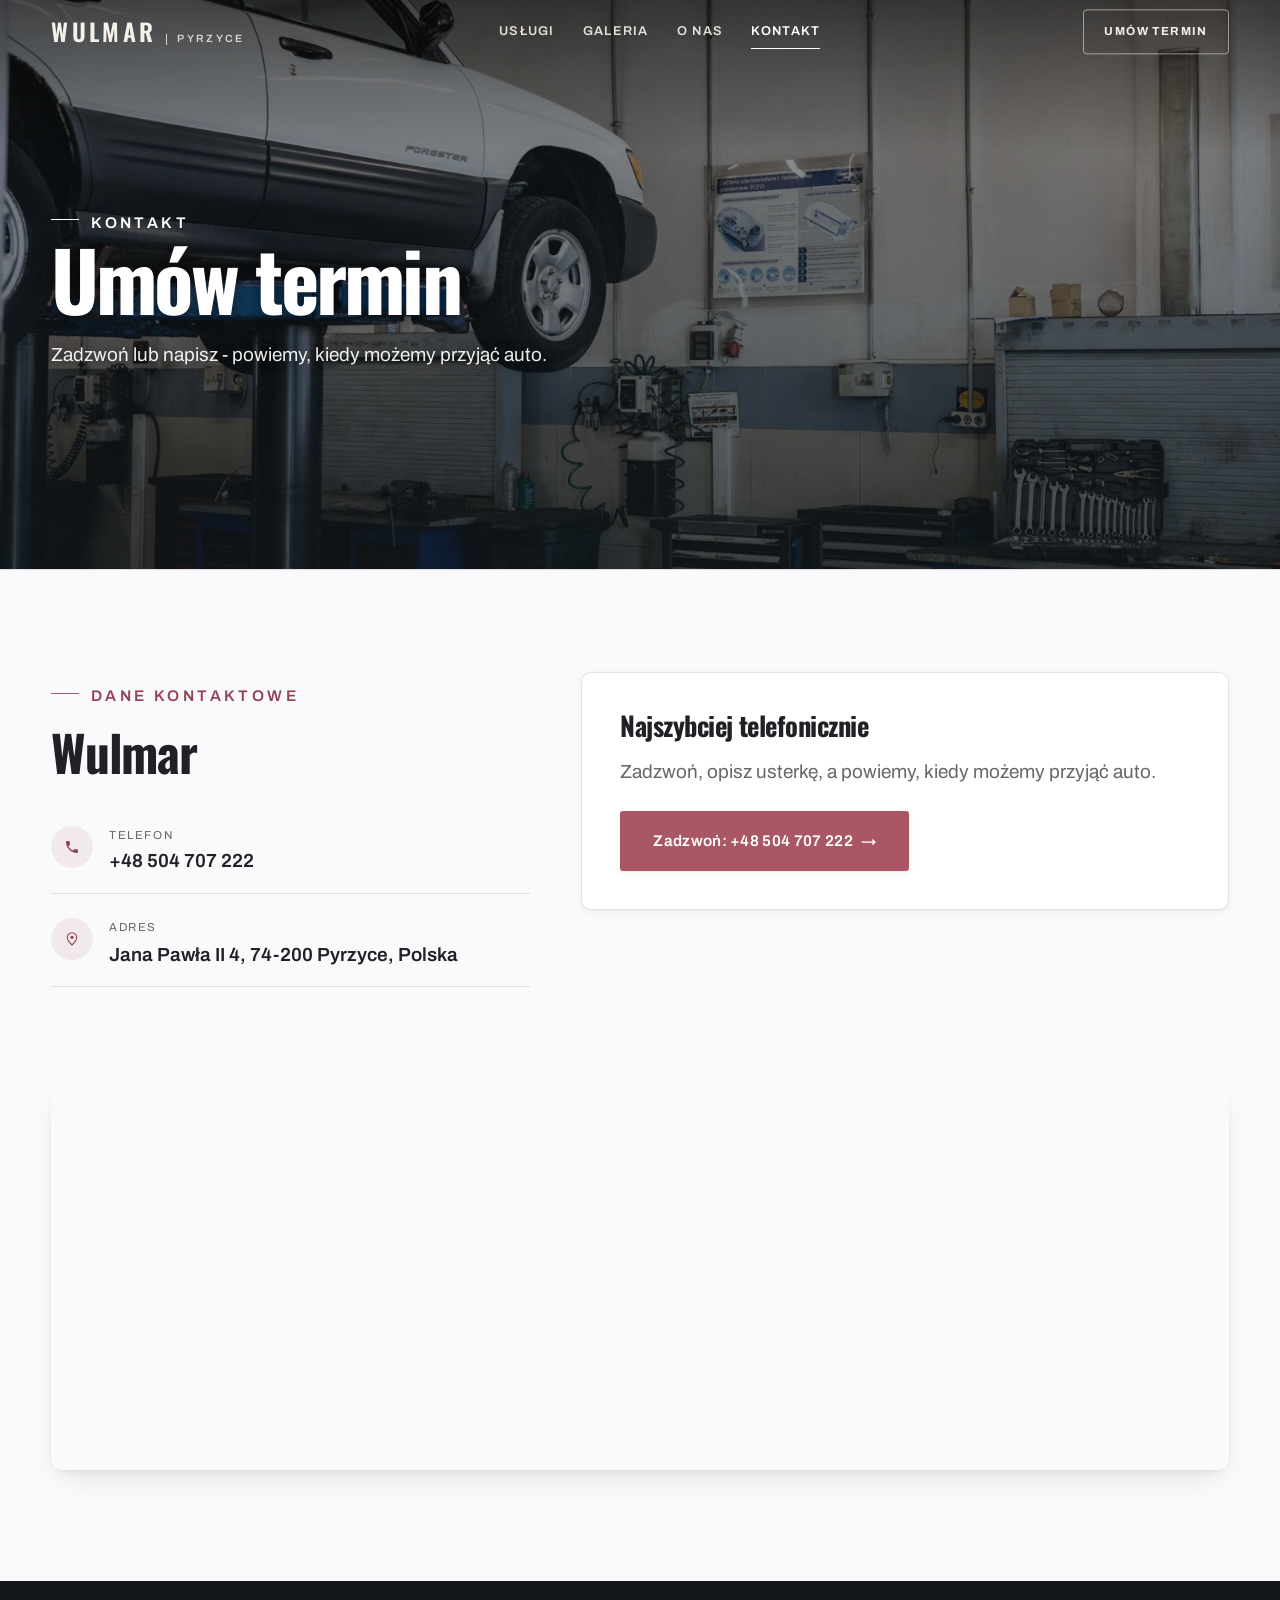
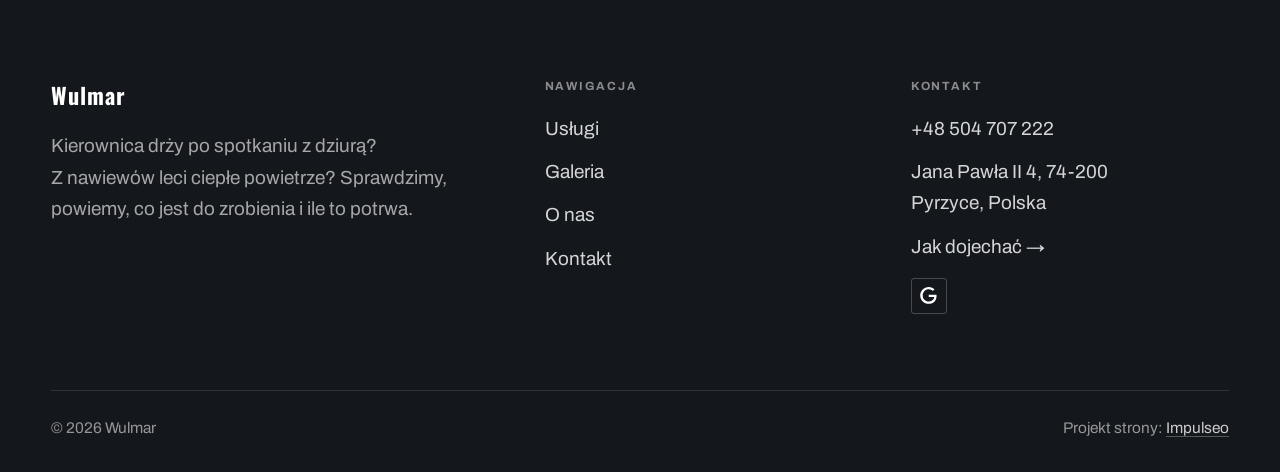
==== kontakt.html @ 7e0edcef "Strona demo: wulmar" ====
<!DOCTYPE html>
<html lang="pl">
<head>
<meta charset="UTF-8">
<meta name="viewport" content="width=device-width, initial-scale=1.0">
<title>Kontakt - Wulmar</title>
<meta name="description" content="Kontakt Wulmar - Jana Pawła II 4, 74-200 Pyrzyce, Polska">
<link rel="canonical" href="https://kris20032.github.io/wulmar/kontakt.html">
<meta name="robots" content="noindex, nofollow">
<meta property="og:type" content="website">
<meta property="og:locale" content="pl_PL">
<meta property="og:site_name" content="Wulmar">
<meta property="og:title" content="Kontakt - Wulmar">
<meta property="og:description" content="Kontakt Wulmar - Jana Pawła II 4, 74-200 Pyrzyce, Polska">
<meta property="og:url" content="https://kris20032.github.io/wulmar/kontakt.html">
<meta property="og:image" content="https://kris20032.github.io/wulmar/img/og.jpg">
<meta property="og:image:width" content="1200">
<meta property="og:image:height" content="630">
<meta name="twitter:card" content="summary_large_image">
<link rel="preconnect" href="https://fonts.googleapis.com">
<link rel="preconnect" href="https://fonts.gstatic.com" crossorigin>
<link href="https://fonts.googleapis.com/css2?family=Oswald:wght@500;600;700&family=Archivo:wght@400;500;600&display=swap" rel="stylesheet">
<link rel="stylesheet" href="assets/styles.css?v=9f3618fd">
</head>
<body>

<header class="nav">
  <div class="wrap nav-inner">
    <a class="brand" href="index.html"><span class="name">Wulmar</span><span class="sub">Pyrzyce</span></a>
    <nav class="nav-links">
      <a href="oferta.html">Usługi</a>
      <a href="realizacje.html">Galeria</a>
      <a href="o-nas.html">O nas</a>
      <a href="kontakt.html" class="active" aria-current="page">Kontakt</a>
      <a href="kontakt.html" class="btn btn-accent">Umów termin</a>
    </nav>
    <button class="nav-toggle" aria-label="Menu"><span></span><span></span><span></span></button>
  </div>
</header>

<main>
<section class="pagehead">
  <img src="img/g6.jpg" alt="Wulmar - Umów termin" width="1600" height="1066" decoding="async">
  <div class="wrap">
    <span class="eyebrow">Kontakt</span>
    <h1>Umów termin</h1>
    <p>Zadzwoń lub napisz - powiemy, kiedy możemy przyjąć auto.</p>
  </div>
</section>
<section>
  <div class="wrap contact-grid">
    <div class="reveal">
      <span class="eyebrow">Dane kontaktowe</span>
      <h2 style="margin:var(--space-4) 0 var(--space-6)">Wulmar</h2>
      <div class="info-list">
        <div class="info-row"><div class="ic"><svg class="ico-tel" width="16" height="16" viewBox="0 0 24 24" fill="none" aria-hidden="true"><path d="M6.6 10.8a15.5 15.5 0 0 0 6.6 6.6l2.2-2.2a1 1 0 0 1 1-.24 11.4 11.4 0 0 0 3.6.58 1 1 0 0 1 1 1V20a1 1 0 0 1-1 1A17 17 0 0 1 3 4a1 1 0 0 1 1-1h3.5a1 1 0 0 1 1 1c0 1.25.2 2.46.58 3.6a1 1 0 0 1-.25 1l-2.23 2.2Z" fill="currentColor"/></svg></div><div><div class="lbl">Telefon</div><a class="val" href="tel:+48504707222">+48 504 707 222</a></div></div>
        <div class="info-row"><div class="ic"><svg class="ico-pin" width="16" height="16" viewBox="0 0 24 24" fill="none" aria-hidden="true"><path d="M12 21s7-6.1 7-11.5A7 7 0 0 0 5 9.5C5 14.9 12 21 12 21Z" stroke="currentColor" stroke-width="1.6" fill="none"/><circle cx="12" cy="9.5" r="2.4" fill="currentColor"/></svg></div><div><div class="lbl">Adres</div><div class="val">Jana Pawła II 4, 74-200 Pyrzyce, Polska</div></div></div>
      </div>
    </div>
    <div class="reveal">
      <div class="form">
        <h3 style="margin-bottom:var(--space-4)">Najszybciej telefonicznie</h3>
        <p class="muted" style="margin-bottom:var(--space-5)">Zadzwoń, opisz usterkę, a powiemy, kiedy możemy przyjąć auto.</p>
        <a href="tel:+48504707222" class="btn btn-accent" style="justify-content:center">Zadzwoń: +48 504 707 222 <span class="arr">→</span></a>
      </div>
    </div>
  </div>
</section>
<section style="padding-top:0">
  <div class="wrap reveal">
    <iframe class="map" title="Wulmar - Pyrzyce" src="https://maps.google.com/maps?q=53.1477882%2C14.8947375&z=15&output=embed" loading="lazy" referrerpolicy="no-referrer-when-downgrade"></iframe>
  </div>
</section>
</main>

<footer>
  <div class="wrap">
    <div class="foot-grid">
      <div class="foot-brand">
        <div class="name">Wulmar</div>
        <p>Kierownica drży po spotkaniu z dziurą? Z nawiewów leci ciepłe powietrze? Sprawdzimy, powiemy, co jest do zrobienia i ile to potrwa.</p>
      </div>
      <div class="foot-col">
        <h4>Nawigacja</h4>
        <a href="oferta.html">Usługi</a>
        <a href="realizacje.html">Galeria</a>
        <a href="o-nas.html">O nas</a>
        <a href="kontakt.html">Kontakt</a>
      </div>
      <div class="foot-col">
        <h4>Kontakt</h4>
        <a href="tel:+48504707222">+48 504 707 222</a>
        <p>Jana Pawła II 4, 74-200 Pyrzyce, Polska</p>
        <a href="https://maps.google.com/?cid=6941455232217410182&g_mp=Cidnb29nbGUubWFwcy5wbGFjZXMudjEuUGxhY2VzLlNlYXJjaFRleHQQAhgEIAA" target="_blank" rel="noopener">Jak dojechać →</a>
      <div class="foot-soc">
        <a class="soc" href="https://maps.google.com/?cid=6941455232217410182&g_mp=Cidnb29nbGUubWFwcy5wbGFjZXMudjEuUGxhY2VzLlNlYXJjaFRleHQQAhgEIAA" target="_blank" rel="noopener" aria-label="Google - Wulmar"><svg viewBox="0 0 24 24" aria-hidden="true" focusable="false"><path d="M12.48 10.92v3.28h7.84c-.24 1.84-.853 3.187-1.787 4.133-1.147 1.147-2.933 2.4-6.053 2.4-4.827 0-8.6-3.893-8.6-8.72s3.773-8.72 8.6-8.72c2.6 0 4.507 1.027 5.907 2.347l2.307-2.307C18.747 1.44 16.133 0 12.48 0 5.867 0 .307 5.387.307 12s5.56 12 12.173 12c3.573 0 6.267-1.173 8.373-3.36 2.16-2.16 2.84-5.213 2.84-7.667 0-.76-.053-1.467-.173-2.053H12.48z" fill="currentColor"/></svg></a>
      </div>
      </div>
    </div>
    <div class="foot-bot">
      <span>© 2026 Wulmar</span>
      <span>Projekt strony: <a class="foot-credit" href="https://impulseo.pl" target="_blank" rel="noopener">Impulseo</a></span>
    </div>
  </div>
</footer>
<div class="sticky-reserve"><a class="sr-book" href="kontakt.html">Umów termin</a><a class="sr-call" href="tel:+48504707222" aria-label="Zadzwoń"><svg class="ico-tel" width="16" height="16" viewBox="0 0 24 24" fill="none" aria-hidden="true"><path d="M6.6 10.8a15.5 15.5 0 0 0 6.6 6.6l2.2-2.2a1 1 0 0 1 1-.24 11.4 11.4 0 0 0 3.6.58 1 1 0 0 1 1 1V20a1 1 0 0 1-1 1A17 17 0 0 1 3 4a1 1 0 0 1 1-1h3.5a1 1 0 0 1 1 1c0 1.25.2 2.46.58 3.6a1 1 0 0 1-.25 1l-2.23 2.2Z" fill="currentColor"/></svg></a></div>
<div class="demo-wazne" data-do="2026-11-23" data-cykl="3" hidden><svg class="dw-ico" width="13" height="13" viewBox="0 0 24 24" fill="none" aria-hidden="true"><circle cx="12" cy="12" r="8.6" stroke="currentColor" stroke-width="1.8"/><path d="M12 7.2V12l3.3 2" stroke="currentColor" stroke-width="1.8" stroke-linecap="round"/></svg><span class="dw-txt"></span></div>

<script src="assets/main.js"></script>
</body>
</html>
---- assets/styles.css ----
/* ============================================================
   STOLBASZ — premium, architektoniczny B2B fit-out
   Jasna paleta, zero brązu. System wg premium-web-craft.
   Projekt strony: Impulseo (impulseo.pl)
   ============================================================ */

:root{
  /* PALETA — jasna, architektoniczna, chłodna */
  --paper:#f4f5f7;          /* główne tło */
  --paper-2:#e7e9ee;        /* sekcje alternatywne (chłodny jasny szary) */
  --paper-3:#e7e9ee;        /* delikatne wypełnienia */
  --ink:#14171c;            /* tekst główny — chłodny grafit */
  --ink-soft:#1f242c;       /* nagłówki drugorzędne */
  --muted:#8b9099;          /* tekst poboczny */
  --line:rgba(20,23,28,.12);/* hairline */
  --accent:#c8a04a;         /* stonowany petrol-slate — jedyny akcent */
  --accent-d:#9a7a31;
  --accent-soft:rgba(200,160,74,.10);
  --dark:#14171c;           /* sekcje ciemne (stopka/CTA) */

  /* HOVER ZDJĘĆ — JEDEN standard dla całego silnika (decyzja K. 04.08.2026, artefakt z wariantami).
     AKTUALNE (K.+Szymon 09.08.2026, wybór z artefaktu 6 wariantów): zoom 1.05 przy 1.4s -
     przy tak długim czasie mocniejszy kadr NIE skacze, tylko „oddycha". Poprzedni standard
     (1.02 / .55s z 04.08) odbierany jako dynamiczny i szybki.
     Spoczynek lekko przygaszony, ale TYLKO tam, gdzie jest mysz (@media hover:hover) —
     na telefonie zdjęcia zostają w pełnej jasności. */
  --img-zoom:1.05;                   /* K.+Szymon 09.08: wariant F z artefaktu porównawczego */
  --img-rest:brightness(.95) saturate(.99);
  --img-hot:brightness(1.06) saturate(1.05);
  --img-dur:1.4s;                    /* K.+Szymon 09.08 (wariant F): powoli = elegancko */
  --img-ease:cubic-bezier(.16,.84,.44,1);  /* miękki ogon, efekt „oddychania" */

  /* ODSTĘPY — skala 4/8 */
  --space-1:4px; --space-2:8px; --space-3:12px; --space-4:16px; --space-5:24px;
  --space-6:32px; --space-7:48px; --space-8:64px; --space-9:96px; --space-10:128px;

  /* TYPOGRAFIA — fluid clamp() (skala podbita 16.07.2026: większe, czytelniejsze litery — uwaga Adama) */
  --text-sm:clamp(.9rem,.87rem + .12vw,1rem);
  --text-base:clamp(1.08rem,1.04rem + .18vw,1.2rem);
  --text-lg:clamp(1.24rem,1.15rem + .34vw,1.44rem);
  --text-h3:clamp(1.34rem,1.22rem + .55vw,1.66rem);
  --text-h2:clamp(2.1rem,1.66rem + 2.1vw,3.1rem);
  --text-h1:clamp(2.9rem,2.1rem + 4vw,5.1rem);

  /* PROMIENIE — architektoniczne, raczej ostre */
  --r-sm:3px; --r-md:6px; --r-lg:10px;

  /* RUCH */
  --ease:cubic-bezier(.25,.46,.45,.94); --dur:.24s;

  /* CIENIE — miękkie, warstwowe */
  --sh-sm:0 1px 2px rgba(16,24,32,.04), 0 2px 8px rgba(16,24,32,.05);
  --sh-md:0 2px 6px rgba(16,24,32,.05), 0 12px 28px -8px rgba(16,24,32,.12);
  --sh-lg:0 6px 14px rgba(16,24,32,.07), 0 26px 56px -18px rgba(16,24,32,.22);

  --hairline:1px solid var(--line);

  --font-display:'Oswald','Archivo',sans-serif;
  --font-body:'Archivo',sans-serif;
}

*{box-sizing:border-box;margin:0;padding:0}
html{scroll-behavior:smooth}
body{
  font-family:var(--font-body);
  font-size:var(--text-base);
  line-height:1.65;
  color:var(--ink);
  background:var(--paper);
  -webkit-font-smoothing:antialiased;
  text-rendering:optimizeLegibility;
}
img{max-width:100%;height:auto;display:block}  /* height:auto = width/height z atrybutów trzyma proporcje (TOP#12) */
a{color:inherit;text-decoration:none}

.wrap{width:min(92%,1180px);margin-inline:auto}
section{padding-block:clamp(52px,6.5vw,96px)}

h1,h2,h3{font-family:var(--font-display);font-weight:700;line-height:1.08;letter-spacing:-.02em;color:var(--ink)}
h1{font-size:var(--text-h1);letter-spacing:-.035em}
h2{font-size:var(--text-h2);letter-spacing:-.025em}
h3{font-size:var(--text-h3)}
/* MIARA — długość wiersza. WCAG 2.2 SC 1.4.8: max 80 znaków; Butterick: 45–90.
   68ch daje realnie 72–78 znaków polskiego tekstu, czyli z zapasem pod granicą.
   Wcześniej limit miał TYLKO <p> — <li>, <blockquote> i <dd> nie miały żadnego,
   i to jedyny powód, dla którego 23 bloki na dwóch oddanych stronach jadą po
   83–106 znaków w wierszu (pomiar 07.08.2026, bramka `miara`).
   ⚠️ Listy i definicje ograniczamy TYLKO bez klasy: `ul`/`ol` z klasą to u nas
   układ (siatki kafli, menu), a nie tekst ciągły — tam miarę wyznacza układ. */
/* 60ch, nie 68ch (K. 10.08): po zmianie fontów na węższe kroje (DM Sans i spółka)
   w 68ch mieściło się ~90 znaków - bramka pikselowa słusznie zgłaszała przekroczenie
   granicy 80. Pomiar na żywej przeglądarce: 60ch = 90 znaków, 53ch = ~78 znaków, czyli normę WCAG 1.4.8. */
:root{ --miara:53ch }
p{max-width:min(100%,var(--miara))}
blockquote,
ul:not([class])>li, ol:not([class])>li,
dl:not([class])>dd{max-width:min(100%,var(--miara))}

/* ⚠️ Świadomie BEZ wyjątku `.tile p,.card p,.svc p{max-width:none}`, choć nasuwa się sam:
   te akapity BYŁY już ograniczone (stare `p{max-width:65ch}`), więc „wyjątek" nie odblokowałby
   niczego nowego — tylko ROZLUŹNIŁ stan sprzed zmiany na wszystkich demach naraz.
   `figcaption` żadna z reguł wyżej nie dotyczy, więc też nie potrzebuje zwolnienia. */

/* ŁAMANIE. `balance` wyrównuje długości wierszy w nagłówku, `pretty` pilnuje ostatniego
   wiersza akapitu, żeby nie został w nim jeden wyraz. Obsługiwane od Chrome 117 /
   Safari 17.5; starsze przeglądarki po prostu ignorują tę własność.
   `text-wrap:pretty` nie występowało dotąd ANI RAZ w silniku ani w repo klientów. */
h1,h2,h3,.lead,.lede{text-wrap:balance}
p,li,blockquote,dd{text-wrap:pretty}

.eyebrow{
  font-family:var(--font-body);
  font-size:var(--text-sm);
  font-weight:600;
  letter-spacing:.18em;
  text-transform:uppercase;
  color:var(--accent);
  display:inline-flex;align-items:center;gap:var(--space-3);
}
/* flex:none + margin-top = kreska trzyma się PIERWSZEJ linii. Wcześniej align-items:center
   centrowało ją względem całego bloku i przy zawinięciu (długi kicker typu
   „…WNĘTRZ · LESZNO · OD 2019") druga linia lądowała z brzydkim wcięciem. */
.eyebrow{align-items:flex-start}
.eyebrow>*,.eyebrow{text-wrap:balance}   /* dlugi kicker lamal sie na sierote typu samo „2019" w drugiej linii */
.eyebrow::before{content:"";width:28px;height:1px;background:var(--accent);display:inline-block;flex:none;margin-top:.62em}

.muted{color:var(--muted)}
.lead{font-size:var(--text-lg);line-height:1.55;color:var(--ink-soft);max-width:50ch}

/* ---------- BUTTONS ---------- */
.btn{
  display:inline-flex;align-items:center;gap:var(--space-2);
  font-weight:600;font-size:var(--text-sm);letter-spacing:.02em;
  padding:var(--space-4) var(--space-6);
  border-radius:var(--r-sm);
  transition:transform var(--dur) var(--ease),box-shadow var(--dur) var(--ease),background var(--dur) var(--ease);
  cursor:pointer;border:1px solid transparent;
}
.btn-accent{background:var(--accent);color:#fff;box-shadow:var(--sh-sm)}
.btn-accent:hover{background:var(--accent-d);transform:translateY(-2px);box-shadow:var(--sh-md)}
.btn-accent:active{transform:translateY(0);box-shadow:var(--sh-sm)}
.btn-ghost{background:transparent;color:var(--ink);border-color:var(--line)}
.btn-ghost:hover{border-color:var(--accent);color:var(--accent);transform:translateY(-2px)}
.btn-light{background:#fff;color:var(--ink);box-shadow:var(--sh-sm)}
.btn-light:hover{transform:translateY(-2px);box-shadow:var(--sh-md)}
.btn .arr{transition:transform var(--dur) var(--ease)}
.btn:hover .arr{transform:translateX(4px)}

/* ---------- NAV ---------- */
.nav{
  position:sticky;top:0;z-index:50;
  background:color-mix(in srgb,var(--paper) 88%,transparent);
  backdrop-filter:saturate(140%) blur(10px);
  border-bottom:var(--hairline);
}
.nav-inner{display:flex;align-items:center;justify-content:space-between;gap:var(--space-5);height:72px}
/* ANTY-NACHODZENIE (K. 05.08.2026): długa nazwa firmy + przycisk z pełnym numerem nie mieściły się w pasku
   i flex ściskał linki PONIŻEJ ich treści - "Kontakt" wchodził na ramkę "Zadzwoń +48 ...". Teraz ustępuje
   nazwa marki (skrót wielokropkiem), a menu i przycisk nigdy się nie kurczą ani nie zachodzą na siebie. */
.brand{display:flex;flex-direction:column;line-height:1;min-width:0;flex:0 1 auto}
.brand .name{font-family:var(--font-display);font-weight:800;font-size:1.35rem;letter-spacing:.04em;white-space:nowrap;overflow:hidden;text-overflow:ellipsis}
.brand .sub{font-size:.62rem;letter-spacing:.34em;text-transform:uppercase;color:var(--muted);margin-top:5px;white-space:nowrap;overflow:hidden;text-overflow:ellipsis}
.nav-links{display:flex;align-items:center;gap:var(--space-6);flex:0 0 auto}
.nav-links a{font-size:var(--text-sm);font-weight:500;color:var(--ink-soft);position:relative;padding-block:4px;white-space:nowrap;transition:color var(--dur) var(--ease)}
.nav-links a::after{content:"";position:absolute;left:0;bottom:0;width:0;height:1.5px;background:var(--accent);transition:width var(--dur) var(--ease)}
.nav-links a:hover,.nav-links a.active{color:var(--ink)}
.nav-links a:hover::after,.nav-links a.active::after{width:100%}
.nav-links .btn{padding:var(--space-2) var(--space-5)}
/* przyciski w nav: właściwy kolor (przebij .nav-links a) + bez podkreślenia */
.nav-links a.btn-accent{color:#fff}
.nav-links a.btn-ghost,.nav-links a.btn-light{color:var(--ink)}
/* CTA w pasku: NIE podkreślenie spod linków menu, ale ten sam przelatujący błysk,
   co na wszystkich innych przyciskach (zgłoszenie K. 13.08.2026 - „na hero jest efekt
   światła przechodzącego przez przycisk, na navbarze go nie ma, a mają być identyczne").
   Reguła `.nav-links a::after` jest silniejsza od `.btn::after`, więc trzeba jej
   geometrię wyzerować i wpisać połysk z nazwy - samo `display:none` gasiło efekt. */
.nav-links a.btn::after{
  display:block;content:"";position:absolute;inset:0;z-index:-1;pointer-events:none;
  width:auto;height:auto;border-radius:inherit;   /* kasuje geometrię podkreślenia (width:0;height:1.5px) */
  background:linear-gradient(100deg,transparent 32%,rgba(255,255,255,.20) 50%,transparent 68%);
  translate:-120% 0}
@media (prefers-reduced-motion:no-preference){
  .nav-links a.btn:hover::after{translate:120% 0;transition:translate .75s var(--mt-ease,cubic-bezier(.16,.84,.44,1))}
}
.nav-toggle{display:none;background:none;border:none;cursor:pointer;flex-direction:column;gap:5px;padding:8px}
.nav-toggle span{width:24px;height:2px;background:var(--ink);transition:var(--dur)}
/* Ciasny zakres MIĘDZY menu mobilnym a pełnym pulpitem: zbijamy odstępy i nazwę marki,
   żeby wszystko zmieściło się naturalnie, zanim w ogóle dojdzie do skracania wielokropkiem. */
@media(max-width:1280px) and (min-width:921px){
  .nav-links{gap:var(--space-4)}
  .nav-links .btn{padding:var(--space-2) var(--space-4)}
  .brand .name{font-size:1.15rem}
}

/* ---------- HERO (split) ---------- */
.hero{position:relative;overflow:hidden;border-bottom:var(--hairline)}
.hero-grid{display:grid;grid-template-columns:1.05fr .95fr;gap:clamp(24px,4vw,60px);align-items:center;
  padding-block:clamp(36px,4.5vw,64px)}
.hero-copy .eyebrow{margin-bottom:var(--space-5)}
.hero-copy h1{margin-bottom:var(--space-5)}
.hero-copy .lead{margin-bottom:var(--space-7)}
.hero-actions{display:flex;flex-wrap:wrap;gap:var(--space-4)}
.hero-art{position:relative;aspect-ratio:4/3;border-radius:var(--r-lg);overflow:hidden;box-shadow:var(--sh-lg)}
.hero-art img{width:100%;height:100%;object-fit:cover}
.hero-art::after{content:"";position:absolute;inset:0;background:linear-gradient(180deg,transparent 55%,rgba(18,24,28,.28))}
.hero-badge{position:absolute;left:var(--space-5);bottom:var(--space-5);z-index:2;
  background:rgba(252,252,251,.94);backdrop-filter:blur(4px);
  border-radius:var(--r-md);padding:var(--space-4) var(--space-5);box-shadow:var(--sh-md);max-width:78%}
.hero-badge strong{display:block;font-family:var(--font-display);font-size:1rem;letter-spacing:-.01em}
.hero-badge span{font-size:var(--text-sm);color:var(--muted)}

/* ---------- HERO duży / kinowy (strona główna) ---------- */
.hero-cine{position:relative;min-height:clamp(560px,82vh,840px);min-height:clamp(560px,82svh,840px);display:flex;align-items:center;overflow:hidden;border-bottom:var(--hairline)}
.hero-cine>img{position:absolute;inset:0;width:100%;height:100%;object-fit:cover;z-index:0}
.hero-cine::after{content:"";position:absolute;inset:0;z-index:1;
  background:linear-gradient(95deg,rgba(13,18,23,.86) 0%,rgba(13,18,23,.64) 32%,rgba(13,18,23,.24) 62%,rgba(13,18,23,.04) 100%)}
.hero-cine .wrap{position:relative;z-index:2;padding-block:var(--space-8)}
.hero-cine .hero-copy{max-width:660px}
.hero-cine .eyebrow{color:#fff;margin-bottom:var(--space-5)}
.hero-cine .eyebrow::before{background:#fff}
.hero-cine h1{color:#fff;margin-bottom:var(--space-5);font-size:clamp(2.9rem,2rem + 4.4vw,5.2rem);text-wrap:balance}
.hero-cine .lead{color:rgba(255,255,255,.92);max-width:48ch;margin-bottom:var(--space-7)}
.hero-cine .hero-actions{display:flex;flex-wrap:wrap;gap:var(--space-4)}
/* NISKIE OKNO (laptop z dokiem i paskami przeglądarki ma ~700-780 px wysokości widoku):
   H1 do 5.2rem + długi lead nie mieściły się i przyciski wypadały POD krawędź ekranu -
   klient widział stronę bez ani jednego CTA. Skalujemy w dół, zamiast przycinać treść. */
@media(min-width:821px) and (max-height:820px){
  .hero-cine{min-height:clamp(520px,94svh,780px)}
  .hero-cine .wrap{padding-block:var(--space-6)}
  .hero-cine h1{font-size:clamp(2.2rem,1.5rem + 2.6vw,3.6rem);margin-bottom:var(--space-4)}
  .hero-cine .eyebrow{margin-bottom:var(--space-4)}
  .hero-cine .lead{margin-bottom:var(--space-5);max-width:44ch}
}
@media(max-width:680px){
  .hero-cine{min-height:clamp(520px,76vh,640px);min-height:clamp(520px,76svh,640px);align-items:flex-end}
  .hero-cine::after{background:linear-gradient(0deg,rgba(13,18,23,.9) 6%,rgba(13,18,23,.45) 55%,rgba(13,18,23,.25) 100%)}
  .hero-cine .wrap{padding-bottom:var(--space-9)}
  /* TELEFON (~90% oglądających): lead potrafił zająć 8 linii i zepchnąć CTA poza pierwszy ekran.
     Zwężamy interlinię i skalę - treści nie ucinamy, bo to ona sprzedaje. */
  .hero-cine .lead{font-size:.98rem;line-height:1.5;margin-bottom:var(--space-5)}
  .hero-cine .eyebrow{font-size:.72rem;letter-spacing:.13em;margin-bottom:var(--space-4)}
  .hero-cine .eyebrow::before{width:20px}
  .hero-cine h1{margin-bottom:var(--space-4)}
}

/* full-bleed hero variant (podstrony) */
.pagehead{position:relative;min-height:46vh;min-height:46svh;display:flex;align-items:flex-end;overflow:hidden;border-bottom:var(--hairline)}
.pagehead img{position:absolute;inset:0;width:100%;height:100%;object-fit:cover}
/* 10.08.2026 (decyzja K.): mocniejsze przyciemnienie + cień pod tekstem. Bramka mierzyła na
   nagłówkach podstron 3,38-3,43:1 przy wymaganych 4,5 — jasne zdjęcie (hala, śnieg, niebo)
   podchodziło pod biały tekst. Zdjęcia klientów są różne, więc kontrast musi dawać WARSTWA,
   a nie szczęśliwy dobór kadru. */
.pagehead::after{content:"";position:absolute;inset:0;background:linear-gradient(180deg,rgba(18,24,28,.40),rgba(18,24,28,.76))}
.pagehead .wrap{position:relative;z-index:2;padding-block:var(--space-9);color:#fff}
.pagehead h1{color:#fff;max-width:18ch;text-shadow:0 2px 16px rgba(0,0,0,.55)}
.pagehead .eyebrow{color:#fff}
.pagehead .eyebrow::before{background:#fff}
.pagehead p{color:rgba(255,255,255,.92);margin-top:var(--space-4);max-width:54ch;text-shadow:0 1px 12px rgba(0,0,0,.5)}

/* ---------- STRIP (pasek skrótów / liczby) ---------- */
.strip{background:var(--dark);color:#fff}
/* PASEK HASEŁ — standard 04.08.2026 (decyzja K.): 5 haseł w JEDNYM rzędzie, tekst WYŚRODKOWANY,
   węższe marginesy boczne niż reszta strony (pasek ma iść szerzej), równe wysokości kolumn. */
.strip .wrap{width:min(96%,1440px);display:grid;grid-template-columns:repeat(5,1fr);
  gap:var(--space-5);padding-block:var(--space-7);align-items:stretch}
.strip .item .k{font-family:var(--font-display);font-size:clamp(1.05rem,.82rem + .85vw,1.55rem);
  font-weight:800;letter-spacing:-.02em;color:#fff;line-height:1.18;text-wrap:balance}
.strip .item .v{font-size:var(--text-sm);color:rgba(255,255,255,.66);margin-top:var(--space-2);line-height:1.4}
.strip .item{border-left:2px solid var(--accent);padding-inline:var(--space-4);
  text-align:center;display:flex;flex-direction:column;justify-content:center}
/* liczba kolumn = liczba haseł, żeby ostatnie nie zostawało samo w drugim rzędzie.
   Klasę n-N nadaje multipage.py; domyślnie (bez klasy) pasek jest 5-kolumnowy. */
.strip.n-2 .wrap{grid-template-columns:repeat(2,1fr)}
.strip.n-3 .wrap{grid-template-columns:repeat(3,1fr)}
.strip.n-4 .wrap{grid-template-columns:repeat(4,1fr);gap:var(--space-6)}
.strip.n-4 .item .k{font-size:clamp(1.3rem,1rem + 1.1vw,2rem)}
.strip.n-6 .wrap{grid-template-columns:repeat(6,1fr);gap:var(--space-4)}
.strip.n-6 .item .k{font-size:clamp(.98rem,.8rem + .7vw,1.35rem)}
/* równe łamanie: zamiast "długa linia + jedno słowo" obie linie zbliżonej długości */
.strip .item .k{text-wrap:balance}

/* ---------- SECTION HEAD ---------- */
.head{max-width:48rem;margin-bottom:var(--space-8)}
.head.center{margin-inline:auto;text-align:center}
.head .eyebrow{margin-bottom:var(--space-4)}
.head h2{margin-bottom:var(--space-4)}
.head p{color:var(--muted);font-size:var(--text-lg);line-height:1.55}
.head.center p{margin-inline:auto}

/* ---------- INTRO SPLIT ---------- */
.split{display:grid;grid-template-columns:.92fr 1.08fr;gap:clamp(28px,5vw,80px);align-items:center}
.split.rev{grid-template-columns:1.08fr .92fr}
.split.rev .split-art{order:-1}
.split-art{position:relative;aspect-ratio:5/4;border-radius:var(--r-lg);overflow:hidden;box-shadow:var(--sh-lg)}
.split-art img{width:100%;height:100%;object-fit:cover}
.split-copy h2{margin-bottom:var(--space-5)}
.split-copy p+p{margin-top:var(--space-4)}
.split-copy .btn{margin-top:var(--space-6)}

/* ---------- SERVICES (zakres) ---------- */
.svc-grid{display:grid;grid-template-columns:repeat(auto-fit,minmax(280px,1fr));gap:var(--space-5)}
.svc{background:#fff;border:var(--hairline);border-radius:var(--r-md);padding:var(--space-7) var(--space-6);
  transition:transform var(--dur) var(--ease),box-shadow var(--dur) var(--ease),border-color var(--dur) var(--ease);
  position:relative;overflow:hidden}
.svc::before{content:"";position:absolute;left:0;top:0;width:3px;height:0;background:var(--accent);transition:height var(--dur) var(--ease)}
.svc:hover{transform:translateY(-4px);box-shadow:var(--sh-md);border-color:transparent}
.svc:hover::before{height:100%}
.svc .ic{font-family:var(--font-display);font-size:.8rem;font-weight:700;letter-spacing:.12em;color:var(--accent);margin-bottom:var(--space-4)}
.svc h3{margin-bottom:var(--space-3);font-size:1.22rem}
.svc p{color:var(--muted);font-size:var(--text-base);line-height:1.6}

/* big detailed service rows */
.svc-row{display:grid;grid-template-columns:.8fr 1.2fr;gap:clamp(20px,4vw,60px);align-items:center;padding-block:var(--space-8)}
.svc-row+.svc-row{border-top:var(--hairline)}
.svc-row.rev{grid-template-columns:1.2fr .8fr}
/* Naprzemienny układ wierszy oferty: co drugi wiersz ma zdjęcie po PRAWEJ.
   Było `order:-1` — martwy kod, bo zdjęcie i tak jest pierwszym dzieckiem w HTML,
   więc wszystkie wiersze wyglądały identycznie (zdjęcie zawsze z lewej), a `rev`
   zmieniało tylko szerokość kolumn. Znalezione 29.07.2026 przy różnicowaniu kierunków
   animacji (pomiar pozycji: art.mid 390/502 przy row.mid 756 — zawsze lewa strona). */
.svc-row.rev .svc-row-art{order:2}
.svc-row-art{aspect-ratio:4/3;border-radius:var(--r-md);overflow:hidden;box-shadow:var(--sh-md)}
.svc-row-art img{width:100%;height:100%;object-fit:cover}
.svc-row h3{font-size:1.5rem;margin-bottom:var(--space-4)}
.svc-row .num{font-family:var(--font-display);font-size:.85rem;font-weight:700;letter-spacing:.14em;color:var(--accent);display:block;margin-bottom:var(--space-3)}
.svc-row ul{list-style:none;margin-top:var(--space-4);display:flex;flex-direction:column;gap:var(--space-2)}
.svc-row li{position:relative;padding-left:var(--space-5);color:var(--muted);font-size:var(--text-base)}
.svc-row li::before{content:"";position:absolute;left:0;top:.62em;width:8px;height:1px;background:var(--accent)}

/* ---------- GALLERY (realizacje) ---------- */
.gallery{display:grid;grid-template-columns:repeat(12,1fr);gap:var(--space-4);grid-auto-rows:200px}
/* GALERIA MASONRY — pionowe zdjęcia (portrety beauty/wellness) bez przycinania: kolumny, height auto */
.gallery-masonry{column-count:3;column-gap:var(--space-4)}
@media(max-width:900px){.gallery-masonry{column-count:2}}
@media(max-width:560px){.gallery-masonry{column-count:1}}
.gallery-masonry .m-tile{break-inside:avoid;margin:0 0 var(--space-4);padding:0;position:relative;overflow:hidden;border-radius:var(--r-md);border:1px solid var(--line)}
.gallery-masonry .m-tile img{width:100%;height:auto;display:block}
.gallery-masonry .m-tile .cap{position:absolute;left:0;right:0;bottom:0;padding:var(--space-4);color:#fff;background:linear-gradient(0deg,rgba(0,0,0,.55),transparent);font-size:var(--text-sm)}
.gallery-masonry .m-tile .cap small{display:block;font-weight:400;opacity:.78;letter-spacing:.04em;text-transform:uppercase;font-size:.66rem;margin-top:3px}
.tile{position:relative;overflow:hidden;border-radius:var(--r-md);box-shadow:var(--sh-sm);
  transition:transform var(--dur) var(--ease),box-shadow var(--dur) var(--ease)}
.tile img{width:100%;height:100%;object-fit:cover;
  transition:transform var(--img-dur) var(--img-ease),filter var(--img-dur) var(--img-ease)}
.tile:hover{box-shadow:var(--sh-md)}
.tile .cap{position:absolute;left:0;right:0;bottom:0;padding:var(--space-5) var(--space-4) var(--space-4);
  /* mocniejszy spad + cien pod tekstem: na JASNYCH zdjeciach klienta (biale fronty, sciany)
     slaby gradient dawal kontrast ~1.5:1 zamiast wymaganych 3.6:1 (bramka wygladu, 10.08.2026) */
  background:linear-gradient(transparent 10%,rgba(18,24,28,.55) 40%,rgba(18,24,28,.88) 68%,rgba(18,24,28,.99));color:#fff;
  text-shadow:0 1px 2px rgba(0,0,0,.85),0 2px 10px rgba(0,0,0,.55);
  font-size:var(--text-sm);font-weight:600;letter-spacing:.01em;
  opacity:0;transform:translateY(8px);transition:var(--dur) var(--ease)}
.tile:hover .cap{opacity:1;transform:translateY(0)}
.tile .cap small{display:block;font-weight:400;opacity:.78;letter-spacing:.04em;text-transform:uppercase;font-size:.66rem;margin-top:3px}
/* bento spans */
.t-wide{grid-column:span 6}
.t-tall{grid-column:span 6;grid-row:span 2}
.t-std{grid-column:span 6}
.t-third{grid-column:span 4}
.t-two3{grid-column:span 8}

/* ---------- TRUST / WIARYGODNOŚĆ ---------- */
.trust{background:var(--paper-2)}
.trust-grid{display:grid;grid-template-columns:repeat(auto-fit,minmax(240px,1fr));gap:var(--space-5);margin-top:var(--space-7)}
.trust-card{background:#fff;border-radius:var(--r-md);padding:var(--space-7) var(--space-6);box-shadow:var(--sh-sm);border-top:3px solid var(--accent)}
.trust-card .big{font-family:var(--font-display);font-size:clamp(1.8rem,1.3rem + 1.6vw,2.6rem);font-weight:800;letter-spacing:-.02em;color:var(--ink);line-height:1}
.trust-card h3{font-size:1.12rem;margin:var(--space-3) 0 var(--space-2)}
.trust-card p{color:var(--muted);font-size:var(--text-base);line-height:1.55}

/* ---------- CTA band ---------- */
.cta{background:var(--dark);color:#fff;position:relative;overflow:hidden}
/* telefon w CTA: na ciemnym tle biały (domyślnie), rodziny z JASNYM tłem CTA
   nadpisują to u siebie - wcześniej kolor siedział w stylu inline i wygrywał z rodziną. */
.cta .btn-ghost-cta{color:#fff;border-color:rgba(255,255,255,.3)}
.cta .wrap{display:grid;grid-template-columns:1.4fr .6fr;gap:var(--space-7);align-items:center;position:relative;z-index:2}
.cta h2{color:#fff;max-width:20ch}
.cta p{color:rgba(255,255,255,.74);margin-top:var(--space-4)}
.cta-actions{display:flex;flex-direction:column;gap:var(--space-3);align-items:flex-start}
.cta::before{content:"";position:absolute;right:-80px;top:-80px;width:360px;height:360px;border-radius:50%;
  background:radial-gradient(circle,var(--accent-soft),transparent 70%)}

/* ---------- CONTACT ---------- */
.contact-grid{display:grid;grid-template-columns:.85fr 1.15fr;gap:clamp(28px,4vw,56px);align-items:start}
.info-list{display:flex;flex-direction:column;gap:var(--space-2)}
.info-row{display:flex;gap:var(--space-4);align-items:flex-start;padding-block:var(--space-4);border-bottom:var(--hairline)}
.info-row .ic{flex:none;width:42px;height:42px;display:grid;place-items:center;border-radius:50%;
  background:var(--accent-soft);color:var(--accent);font-size:1.05rem}
.info-row .lbl{font-size:.72rem;letter-spacing:.14em;text-transform:uppercase;color:var(--muted)}
.info-row .val{font-weight:600;font-size:var(--text-base);margin-top:2px}
.info-row a.val:hover{color:var(--accent)}
.map{border:none;border-radius:var(--r-lg);box-shadow:var(--sh-md);width:100%;height:100%;min-height:380px;filter:grayscale(.2) contrast(1.02)}
.form{background:#fff;border:var(--hairline);border-radius:var(--r-lg);padding:clamp(24px,3vw,40px);box-shadow:var(--sh-sm)}
.form .fld{margin-bottom:var(--space-5)}
.form label{display:block;font-size:var(--text-sm);font-weight:600;margin-bottom:var(--space-2)}
.form input,.form textarea{width:100%;font-family:inherit;font-size:var(--text-base);color:var(--ink);
  padding:var(--space-4);border:var(--hairline);border-radius:var(--r-sm);background:var(--paper);transition:border-color var(--dur)}
.form input:focus,.form textarea:focus{outline:none;border-color:var(--accent);background:#fff}
.form textarea{resize:vertical;min-height:120px}
.form .note{font-size:var(--text-sm);color:var(--muted);margin-top:var(--space-3)}

/* ---------- FOOTER ---------- */
footer{background:var(--dark);color:#fff;padding-block:var(--space-9) var(--space-6)}
.foot-grid{display:grid;grid-template-columns:1.4fr 1fr 1fr;gap:var(--space-7);margin-bottom:var(--space-8)}
.foot-brand .name{font-family:var(--font-display);font-weight:800;font-size:1.4rem;letter-spacing:.04em}
.foot-brand p{color:rgba(255,255,255,.62);margin-top:var(--space-4);font-size:var(--text-base);max-width:38ch}
.foot-col h4{font-size:.74rem;letter-spacing:.16em;text-transform:uppercase;color:rgba(255,255,255,.5);margin-bottom:var(--space-4)}
.foot-col a,.foot-col p{display:block;color:rgba(255,255,255,.82);font-size:var(--text-base);margin-bottom:var(--space-3)}
.foot-col a:hover{color:#fff}
.foot-bot{border-top:1px solid rgba(255,255,255,.12);padding-top:var(--space-5);display:flex;justify-content:space-between;flex-wrap:wrap;gap:var(--space-3);
  font-size:var(--text-sm);color:rgba(255,255,255,.55)}
.foot-bot a:hover{color:#fff}
/* Podpis w stopce = klikalny link do impulseo.pl (31.07.2026). Ma być WIDOCZNIE klikalny,
   ale nie krzyczeć - stąd sam kolor jaśniejszy + delikatne podkreślenie na najeździe. */
.foot-bot a.foot-credit{color:rgba(255,255,255,.78);text-decoration:none;border-bottom:1px solid rgba(255,255,255,.28)}
.foot-bot a.foot-credit:hover{color:#fff;border-bottom-color:#fff}

/* ---------- REVEAL ---------- */
.reveal{opacity:0;transform:translateY(22px);transition:opacity .6s var(--ease),transform .6s var(--ease)}
.reveal.in{opacity:1;transform:none}

/* ---------- RESPONSIVE ---------- */
@media(max-width:920px){
  .hero-grid,.split,.split.rev,.svc-row,.svc-row.rev,.cta .wrap,.contact-grid,.foot-grid{grid-template-columns:1fr}
  .split.rev .split-art,.svc-row.rev .svc-row-art{order:0}
  .hero-art{aspect-ratio:16/10;max-height:420px}
  .strip .wrap,.strip.n-2 .wrap,.strip.n-3 .wrap,.strip.n-4 .wrap,.strip.n-6 .wrap{grid-template-columns:repeat(2,1fr);gap:var(--space-6)}
  .strip .item .k,.strip.n-6 .item .k{font-size:clamp(1.3rem,1.1rem + 1vw,2rem)}
  .gallery{grid-auto-rows:180px}
  .t-wide,.t-tall,.t-std,.t-third,.t-two3{grid-column:span 6}
  .t-tall{grid-row:span 1}
  .cta-actions{flex-direction:row;flex-wrap:wrap}
  .foot-grid{gap:var(--space-6)}
}
@media(max-width:680px){
  .nav-links{position:fixed;inset:72px 0 auto 0;background:var(--paper);flex-direction:column;align-items:stretch;
    gap:0;padding:var(--space-4) 6%;border-bottom:var(--hairline);box-shadow:var(--sh-md);
    transform:translateY(-120%);transition:transform var(--dur) var(--ease)}
  .nav-links.open{transform:translateY(0)}
  .nav-links a{padding-block:var(--space-4);border-bottom:var(--hairline)}
  .nav-links .btn{margin-top:var(--space-3);justify-content:center}
  .nav-toggle{display:flex}
  .strip .wrap,.strip.n-2 .wrap,.strip.n-3 .wrap,.strip.n-4 .wrap,.strip.n-6 .wrap{grid-template-columns:1fr}
  .gallery{grid-template-columns:repeat(6,1fr)}
  .foot-grid{grid-template-columns:1fr}
}
@media(prefers-reduced-motion:reduce){
  /* audyt 09.08 TOP#14: samo skrócenie duration przy animacji INFINITE = stroboskop
     (pętla .01ms miga ekranem); iteration-count:1 gasi pętlę naprawdę. Pseudoelementy
     też - tła hero (gastro/studio) animują ::before/img, blanket na * ich nie łapał. */
  *,*::before,*::after{animation-duration:.01ms!important;animation-iteration-count:1!important;animation-delay:0s!important;transition:none!important}
  .reveal{opacity:1!important;transform:none!important}
  html{scroll-behavior:auto}
}

/* ============================================================
   PREMIUM LAYER — destylat deep-researchu branż (anty-AI, spokój).
   Zmienne STOLBASZ (--accent/--ink/--paper/--line/--dark). Ruch ledwo
   zauważalny, krzywa cubic-bezier(.16,.84,.44,1); prefers-reduced-motion
   pokryte blanketem wyżej. Karty hairline zamiast cieni = #1 sygnał „nie-AI".
   ============================================================ */

/* więcej oddechu między sekcjami (liderzy: 110-130px) */
section{padding-block:clamp(64px,8vw,128px)}

/* 1) Aksamitny reveal — dłuższa, miękka krzywa zamiast „skoku" */
.reveal{transition:opacity .9s cubic-bezier(.16,.84,.44,1),transform .9s cubic-bezier(.16,.84,.44,1);will-change:opacity,transform}
/* stagger TYLKO w galerii (tam pozycja = porządek dzieci) */
.gallery .reveal:nth-child(2){transition-delay:.07s}
.gallery .reveal:nth-child(3){transition-delay:.14s}
.gallery .reveal:nth-child(4){transition-delay:.21s}
.gallery .reveal:nth-child(5){transition-delay:.28s}
.gallery .reveal:nth-child(6){transition-delay:.35s}

/* 2) Hero STATYCZNY na .hero-cine — Ken Burns CAŁKIEM WYŁĄCZONY 26.06 (3. zgłoszenie Szymona).
   GENEZA: animowanie scale na <img> hero z teksturami (cegły/framugi) re-samplinguje obraz
   klatka po klatce → na części ekranów drobne drganie/shimmer = „heroshot się trzęsie".
   translateY usunięto wcześniej, scale-only + will-change/GPU NIE wystarczyły do GWARANCJI gładkości.
   Krzysztof zażądał pewności („make sure, że błąd się nie pojawi") > efekt. Zero animacji = 0% drgania.
   Delikatny zoom zostaje TYLKO w pełnoekranowych hero gastro/studio (hg-bg/hs-bg — tło, inny
   mechanizm, chwalone, nigdy nie zgłaszane). NIE wracać do KB na .hero-cine bez realnego testu
   na sprzęcie klienta — to ryzyko regresji „trzęsienia”. */
/* BEZPIECZNY "wow" na hero = jednorazowy FADE-IN (opacity), nie zoom.
   opacity nie dotyka bitmapy → gładkie na KAŻDYM zdjęciu/ekranie/GPU, zero ryzyka migotania.
   Geometryczny ruch (scale/translate) na .hero-cine jest ZAKAZANY (bramka pilnuje). */
@keyframes heroFade{from{opacity:0}to{opacity:1}}
.hero-cine>img{transform:none;animation:heroFade 1.1s ease-out both}

/* 3) Akcentowy hairline pod nagłówkiem sekcji, który „rysuje się" przy wejściu */
.head h2{position:relative;padding-bottom:18px}
.head h2::after{content:"";position:absolute;left:0;bottom:0;height:1px;width:0;background:var(--accent);transition:width 1s cubic-bezier(.16,.84,.44,1) .15s}
.head.center h2::after{left:50%;transform:translateX(-50%)}
.head.reveal.in h2::after,.head.center.reveal.in h2::after{width:54px}

/* 4) Karty HAIRLINE zamiast cieni/zaokrągleń (najmocniejszy anty-AI detal) */
.svc{background:transparent;border:1px solid var(--line);border-radius:var(--r-sm);box-shadow:none}
.svc:hover{box-shadow:none;border-color:var(--accent);transform:translateY(-3px)}
.trust-card{background:transparent;box-shadow:none;border:1px solid var(--line);border-top:2px solid var(--accent);border-radius:var(--r-sm)}
.tile{box-shadow:none;border-radius:var(--r-sm)}
.tile:hover{box-shadow:none}

/* 5) Sticky-nav kondensuje się po przewinięciu (sygnał dopracowania) */
.nav{transition:box-shadow .4s ease,background .4s ease}
.nav.is-stuck{box-shadow:0 1px 0 var(--line),0 14px 30px -24px rgba(0,0,0,.45)}
.nav-inner{transition:height .35s var(--ease)}
.nav.is-stuck .nav-inner{height:60px}

/* 6) MANIFESTO — pełnoekranowy cytat-bohater (zastępuje generyczne „Dlaczego my") */
.manifesto{background:var(--paper-2);text-align:center}
.manifesto .wrap{max-width:60rem}
.manifesto p{font-family:var(--font-display);font-style:italic;font-size:clamp(1.6rem,1rem + 2.4vw,2.8rem);line-height:1.32;color:var(--ink-soft);margin-inline:auto;max-width:26ch;position:relative;padding-top:var(--space-8)}
.manifesto p::before{content:"";position:absolute;top:0;left:50%;transform:translateX(-50%);width:54px;height:1px;background:var(--accent)}
.manifesto p span{color:var(--accent);font-style:italic}

/* 7) GATEWAYS — 3 duże bramy-zdjęcia (zamiast paska menu usług) */
.gateways{display:grid;grid-template-columns:repeat(3,1fr);gap:var(--space-4)}
.gateway{position:relative;aspect-ratio:3/4;overflow:hidden;border-radius:var(--r-sm);display:block}
.gateway img{width:100%;height:100%;object-fit:cover;
  transition:transform var(--img-dur) var(--img-ease),filter var(--img-dur) var(--img-ease)}
.gateway::after{content:"";position:absolute;inset:0;background:linear-gradient(180deg,transparent 38%,rgba(18,24,28,.74))}
/* ===== HOVER ZDJĘĆ — jedno miejsce dla WSZYSTKICH kafli ze zdjęciem (K. 04.08.2026) ===== */
@media(hover:hover){
  .tile img,.gateway img,.m-tile img{filter:var(--img-rest)}
  .tile:hover img,
  .gateway:hover img,
  .m-tile:hover img{transform:scale(var(--img-zoom));filter:var(--img-hot)}
}
.m-tile img{transition:transform var(--img-dur) var(--img-ease),filter var(--img-dur) var(--img-ease)}
.gateway .g-ttl{position:absolute;left:0;right:0;bottom:0;z-index:2;padding:var(--space-6) var(--space-5);color:#fff;font-family:var(--font-display);font-size:1.45rem;letter-spacing:-.01em;line-height:1.15}
.gateway .g-ttl small{display:block;font-family:var(--font-body);font-size:var(--text-sm);font-weight:400;opacity:.82;letter-spacing:.03em;margin-top:5px}
@media(max-width:760px){.gateways{grid-template-columns:1fr}.gateway{aspect-ratio:16/10}}

/* 8) LOGO klienta w nagłówku (gdy podane --logo) */
/* 52px domyślnie (feedback Bartka 06.07.2026: 40px ginęło, uwaga padła 3x; ~56px sprawdzone na żywym demie anna-borowiec-makeup) */
.brand-logo{height:64px;width:auto;max-width:300px;object-fit:contain;display:block}
.nav.is-stuck .brand-logo{height:52px}
@media(max-width:680px){.brand-logo{height:46px;max-width:210px}}


/* === RWD: nagłówki na wąskich ekranach (dodane 17.07.2026 razem z fixem clamp) ===
   Po przywróceniu działania clamp() dolna granica --text-h1 (2.9rem) rozpychała
   dokument przy długich polskich słowach na telefonach. Tu ją zjeżdżamy. */
@media (max-width:560px){
  :root{
    --text-h1:clamp(1.9rem, 1.15rem + 4.4vw, 2.7rem);
    --text-h2:clamp(1.5rem, 1rem + 3vw, 2.1rem);
  }
  .hero-cine h1{font-size:clamp(1.9rem, 1.15rem + 4.4vw, 2.7rem)}
  h1,h2{overflow-wrap:break-word}
}

/* GODZINY (godziny_grid z briefu) — dzień po lewej, godziny po prawej. Wcześniej BRAK stylu
   powodował sklejenie "Poniedziałek-Piątek8:00-20:00" (dodane 2026-07-21). Neutralne dla dem bez grafiku. */
.godz{display:flex;flex-direction:column;gap:2px;max-width:440px;margin-top:8px}
.godz-row{display:flex;justify-content:space-between;align-items:baseline;gap:24px;padding:10px 0;border-bottom:1px solid var(--line)}
.godz-row:last-child{border-bottom:0}
.godz-row b{font-weight:600;color:var(--ink)}
.godz-row span{color:var(--muted);white-space:nowrap}

/* === FAQ (lekcja 08.08.2026) ===
   Sekcja faq_klinika() trafia NIE tylko do rodziny „klinika" (multipage.py: także układ FACHOWCY),
   a style leżały wyłącznie w families/klinika.css — u hydraulika/dekarza FAQ renderowało się jako
   goła lista <details> z domyślnym trójkącikiem przeglądarki (wpadka: demo Instalatorstwo Gała).
   Dlatego baza. Rodzina może to nadpisać na wierzchu. */
.faq-list{max-width:48rem;margin:var(--space-8) auto 0;display:flex;flex-direction:column;gap:var(--space-3)}
.faq-item{border:1px solid var(--line);border-radius:var(--r-md);background:var(--paper);padding:var(--space-4) var(--space-5)}
.faq-item summary{font-family:var(--font-display);font-weight:600;color:var(--ink);cursor:pointer;list-style:none;display:flex;justify-content:space-between;gap:1rem}
.faq-item summary::-webkit-details-marker{display:none}
.faq-item summary::after{content:"+";color:var(--accent-d);font-weight:700;font-size:1.2rem;line-height:1}
.faq-item[open] summary::after{content:"-"}
.faq-item p{color:var(--ink-soft);font-size:var(--text-base);line-height:1.6;margin:var(--space-3) 0 0}

/* === LICZBA OPINII PRZY SEKCJI OPINII (08.08.2026, wzorzec irismeble.pl, decyzja K.) ===
   Trzy cytaty bez kontekstu czyta się jak „firma ma trzy opinie". Ta linijka mówi wprost,
   ile ich jest naprawdę - dane i tak przychodzą z reconu i szły dotąd wyłącznie do hero.
   Baza, nie rodzina: sekcja opinii renderuje się we WSZYSTKICH układach, a style opinii
   leżą per rodzina - bez tego u części rodzin linijka byłaby gołym tekstem (ta sama pułapka
   co z FAQ wyżej). Rodzina może nadpisać na wierzchu. */
.op-meta{
  text-align:center;margin:calc(var(--space-3) * -1) 0 var(--space-6);
  color:var(--muted);font-size:var(--text-base);letter-spacing:.01em;
}
.op-meta .ico-star{color:var(--accent-d);margin-right:2px}

/* --- licznik ważności DEMA (pomysł K. 09.08) - tylko wersje pokazowe --- */
.demo-wazne{position:fixed;top:calc(var(--nav-h, 64px) + 14px);right:14px;z-index:95;
  display:inline-flex;align-items:center;gap:.45em;
  background:rgba(21,25,28,.82);color:#fff;font-size:.72rem;font-weight:600;letter-spacing:.01em;
  padding:.42em .8em .42em .62em;border-radius:999px;backdrop-filter:saturate(140%) blur(8px);
  border:1px solid rgba(255,255,255,.14);box-shadow:0 10px 24px -14px rgba(0,0,0,.6);
  pointer-events:none;
  /* NIE pokazuje się przy wejściu (K. 09.08) - wjeżdża dopiero po zejściu z hero */
  opacity:0;transform:translateY(-10px);
  transition:opacity .7s var(--ease),transform .7s var(--ease)}
.demo-wazne.is-on{opacity:1;transform:none}
.demo-wazne .dw-ico{flex:none;opacity:.85}
.demo-wazne b{font-weight:700;font-variant-numeric:tabular-nums;color:#FFD9A3}
.demo-wazne .dw-zeg{font-variant-numeric:tabular-nums;font-feature-settings:"tnum";
  opacity:.72;margin-left:.15em;letter-spacing:.01em}
.demo-wazne.is-pilne{background:rgba(150,32,28,.9);border-color:rgba(255,255,255,.2)}
.demo-wazne .dw-pilne{color:#FFE0DE}
@media(max-width:820px){.demo-wazne{top:auto;bottom:70px;right:10px}}

/* --- pasek mini-opinii pod hero (audyt 09.08 TOP#27) - tylko przy realnych recenzjach --- */
.opinie-mini{padding-block:0;border-bottom:var(--hairline)}
.opinie-mini .om-row{display:grid;grid-template-columns:repeat(3,1fr);gap:var(--space-6);padding-block:var(--space-5)}
.opinie-mini .om-item blockquote{font-size:var(--text-sm);color:var(--ink-soft);line-height:1.5;margin:0}
.opinie-mini .om-autor{display:block;margin-top:var(--space-2);font-size:.78rem;font-weight:600;color:var(--muted);letter-spacing:.04em}
@media(max-width:820px){.opinie-mini .om-row{grid-template-columns:1fr;gap:var(--space-4)}
  .opinie-mini .om-item:nth-child(n+3){display:none}}

/* --- AKCENT-TEKST (audyt 09.08 TOP#11/12, decyzja K.) ---------------------------
   Kolor firmowy jest jasny, dopóki nie musi być literą. --accent zostaje żywy
   (kreski, przyciski, pasek haseł); litera akcentowa na JASNYM tle bierze
   --accent-text (dokleja palette_auto; domyślnie accent-d). Tylko color -
   border/background/pseudo zostają żywe. Ciemna sekcja CTA = wyjątek. */
:root{--accent-text:var(--accent-d)}
.eyebrow, .svc .ic, .svc-row .num, .info-row .ic, .info-row a.val:hover,
.manifesto p span, .faq-item summary::after, .op-meta .ico-star, .op-star,
.fu-cta, .obszar-list li:hover, .btn-ghost:hover, .nav.nav-solid .brand .sub,
.proces-os .pc-cur, .os-on .proces-os .proces-line > li.os-done .pno { color:var(--accent-text) }
.cta .eyebrow { color:var(--accent) }

/* --- dostępność (audyt 09.08 TOP#23, podzbiór bezpieczny) --- */
html{scroll-padding-top:84px}                       /* kotwice nie chowają się pod sticky-nav */
:focus-visible{outline:2px solid var(--accent-text);outline-offset:2px}  /* widoczny fokus tylko z klawiatury */
main{display:block}

/* --- kafelek „Zobacz opinie w Google" (K. 09.08) - znak marki zamiast gołego linku --- */
.op-meta{text-align:center;max-width:none;margin-inline:auto}
.op-google{display:inline-flex;align-items:center;gap:.6em;
  padding:.62em 1.15em;border:1px solid var(--line);border-radius:999px;
  background:var(--paper);color:var(--ink);font-size:var(--text-sm);font-weight:600;
  transition:border-color var(--dur) var(--ease),box-shadow var(--dur) var(--ease),transform var(--dur) var(--ease)}
.op-google .op-g-ico{flex:none}                        /* oficjalny 4-kolorowy znak Google */
.op-google .arr{transition:transform var(--dur) var(--ease)}
.op-google:hover{border-color:var(--accent);box-shadow:var(--sh-sm);transform:translateY(-1px)}
.op-google:hover .arr{transform:translateX(3px)}

/* ============================================================
   HOVER KART I KAFLI - JEDEN STANDARD DLA WSZYSTKICH RODZIN (K. 10.08:
   „każde demo ma wyglądać tak premium"). Wcześniej premium-hover miała tylko
   rodzina fachowców (.fu-row), reszta rodzin renderowała karty bez reakcji.
   Zasada ta sama: reakcja NATYCHMIAST (0s), gaśnięcie łagodne; ledwie widoczne
   tło, kreska akcentu z lewej, strzałka rusza. Zero cieni-poduszek.
   ⛔ Świadomie POMIJAMY kafle ze zdjęciem (.tile/.gateway/.m-tile) - tam działa
   już zoom 1.05/1.4s i dokładanie ramek by go zabiło.
   ============================================================ */
.card, .svc, .gateway-txt, .menu-cat, .prod-card, .pak-card, .faq-item, .obj-tile{
  position:relative;transition:background .22s ease-out,border-color .22s ease-out}
.card::before, .menu-cat::before, .prod-card::before, .pak-card::before{
  content:"";position:absolute;left:0;top:0;bottom:0;width:3px;background:var(--accent);
  transform:scaleY(0);transform-origin:top;transition:transform .09s ease-out;border-radius:2px}
@media(hover:hover){
  .card:hover, .svc:hover, .menu-cat:hover, .prod-card:hover, .pak-card:hover{
    background:color-mix(in srgb,var(--accent) 9%,transparent);
    border-color:color-mix(in srgb,var(--accent) 45%,var(--line));
    transition-duration:0s}
  .card:hover::before, .menu-cat:hover::before,
  .prod-card:hover::before, .pak-card:hover::before{transform:scaleY(1)}
  .card:hover .arr, .svc:hover .arr, .menu-cat:hover .arr{transform:translateX(.3rem)}
}
.card .arr, .svc .arr, .menu-cat .arr{display:inline-block;transition:transform .1s ease-out}

/* ============================================================
   PLAKIETKA OPINII GOOGLE (K. 13.08.2026, wzór od Marcelego)
   Jedna forma we WSZYSTKICH układach hero (hg/hk/hs/ha/hd/tb/kt) zamiast
   gołego tekstu „★ Ocena 4,4 w Google · 7 opinii". Cudza ocena to najmocniejszy
   dowód zaufania na stronie - ma wyglądać jak odznaka, nie jak podpis.
   Tło i obwódka liczone z KOLORU TEKSTU, więc ta sama plakietka działa na
   ciemnym zdjęciu (biały napis → jasna mgiełka) i na jasnej sekcji (ciemny
   napis → delikatny szary). Zero osobnych wariantów do utrzymania.
   ============================================================ */
.g-badge{
  display:inline-flex;align-items:center;gap:.62em;
  padding:.52em 1em;border-radius:999px;
  background:color-mix(in srgb,currentColor 8%,transparent);
  border:1px solid color-mix(in srgb,currentColor 20%,transparent);
  -webkit-backdrop-filter:blur(6px);backdrop-filter:blur(6px);
  font-size:.98rem;line-height:1;font-weight:500;letter-spacing:.01em;
  white-space:nowrap;vertical-align:middle;max-width:100%}
.g-badge .gb-ico,.g-badge .gb-stars{flex:none}
.g-badge .gb-ocena{font-weight:700;font-size:1.08em;letter-spacing:.01em}
.g-badge .gb-txt{opacity:.92}
@media(max-width:560px){
  .g-badge{gap:.45em;padding:.45em .8em;font-size:.86rem}
  .g-badge .gb-stars{width:62px;height:12.4px}
  .g-badge .gb-ico{width:16px;height:16px}
}

/* === rodzina: auto === */
/* ============================================================
   RODZINA: AUTO (detailing / auto-serwis / powłoki / lakiernictwo / myjnia)
   Doklejane NA WIERZCH base.css. Skin auto (Oswald + grafit/bursztyn).
   Filozofia: PREMIUM, MĘSKO, TECHNICZNIE + "Umów termin". Jasna baza, ciemne kinowe hero, Oswald CAPS.
   (Świadomie BEZ ciemnej bazy - dark-skin guard wymusza jasne tło; ciemne hero+paski daja dramat.)
   FAZA 3 (research wf_5b470404, topowe studia detailingu/powłok): osobny układ - hero-auto (kicker+claim+1 CTA),
   nav fixed przezroczysty->ciemny grafit + zwijany, spec-ribbon (sygnatura), pakiety powłok (1 ciemny band),
   before/after suwak, poziomy "bay" proces, marki. Pakiety/before-after/marki = BRAMKOWANE (tylko z reconu).
   ============================================================ */

/* --- Wersaliki na nagłówkach sekcji (motorsport/inżynierski sznyt) --- */
.head h2{text-transform:uppercase;letter-spacing:.015em}
.eyebrow{letter-spacing:.22em}

/* --- Ostrzejsze, "techniczne" karty --- */
.svc,.trust-card,.tile,.gateway,.svc-row-art,.split-art{border-radius:var(--r-sm)}

/* --- STICKY "Umów termin" (mobile) --- */
.sticky-reserve{display:none}
@media(max-width:820px){
  .sticky-reserve{display:flex;position:fixed;left:0;right:0;bottom:0;z-index:90;
    background:var(--line);box-shadow:0 -6px 20px -10px rgba(0,0,0,.4);padding-bottom:env(safe-area-inset-bottom,0px);transition:transform .25s ease,opacity .25s ease}
  .sticky-reserve.schowany{transform:translateY(110%);opacity:0;pointer-events:none}
  .sticky-reserve a{padding:15px 8px;text-align:center;font-weight:700;font-size:.95rem;text-transform:uppercase;letter-spacing:.03em}
  .sr-book{flex:1;background:var(--accent);color:#fff}
  .sr-call{width:60px;background:var(--paper);color:var(--ink);font-size:1.15rem;border-left:1px solid var(--line)}
  body{padding-bottom:calc(64px + env(safe-area-inset-bottom,0px))}
}

/* ============================================================
   FAZA 3 - OSOBNY UKŁAD AUTO (detailing/powłoki). Wszystko poniżej doklejane na wierzch.
   ============================================================ */

/* --- Brass = ciemny tekst dla kontrastu (mosiądz #c8a04a + biel = za słaby kontrast) --- */
.btn-accent{color:#14171c}
.btn-accent:hover{color:#14171c}

/* === HERO AUTO: pełnoekranowe ciemne kino, blok dolny-lewy, Ken Burns, kontrast gwarantowany === */
/* padding-top = rezerwa pod stały pasek nawigacji; `align-items:safe flex-end` sprawia, że blok
   wyższy od hero przestaje być wypychany w GÓRĘ pod nav. Realna wpadka (demo Patris, 10.08.2026):
   przy oknie ~700 px wysokości nagłówek wchodził na nazwę firmy w pasku. Agent @claude naprawił to
   w WYGENEROWANYM styles.css jednego dema — czyli następne dema auto miały ten sam błąd.
   Poprawka należy TU, w źródle rodziny. */
.hero-auto{position:relative;min-height:max(560px,100vh);min-height:max(560px,100svh);display:flex;align-items:flex-end;align-items:safe flex-end;padding-top:clamp(6rem,13vh,8rem);box-sizing:border-box;overflow:hidden;isolation:isolate;background:#0a0c0f}
.hero-auto .ha-bg{position:absolute;inset:0;width:100%;height:100%;object-fit:cover;z-index:-2;will-change:transform}
/* Ken Burns = TYLKO scale (zero translate = zero dryfu), DESKTOP-only (min-width:900) - zgodnie z konwencją base.css heroBreath, anty-jank na mobile */
@keyframes haKen{from{transform:scale(1.04)}to{transform:scale(1.12)}}
@media(min-width:900px){.hero-auto .ha-bg{animation:haKen 30s ease-out infinite alternate}}
/* Kontrast GWARANTOWANY niezależnie od zdjęcia: (a) ciemna LEWA kolumna pod tekstem (tekst jest do lewej, top->bottom),
   (b) górny scrim pod nav + dolny scrim. Nie liczymy na ciemne zdjęcie. */
.hero-auto .ha-veil{position:absolute;inset:0;z-index:-1;
  background:linear-gradient(90deg,rgba(10,12,15,.86) 0%,rgba(10,12,15,.44) 34%,rgba(10,12,15,0) 62%),
             linear-gradient(180deg,rgba(10,12,15,.42) 0%,rgba(10,12,15,0) 30%,rgba(10,12,15,.55) 78%,rgba(10,12,15,.82) 100%)}
.ha-inner{position:relative;z-index:2;margin:0 0 clamp(2.6rem,7vh,5rem) clamp(1.4rem,5vw,4rem);max-width:32ch}
.ha-tick{display:block;width:48px;height:3px;background:var(--accent);margin-bottom:clamp(1rem,2.4vh,1.6rem)}
/* 10.08.2026 (decyzja K.): kicker BIAŁY, nie akcentowy. Bramka zmierzyła na demie Patris
   kontrast 2,05:1 przy wymaganych 3,6 — akcent bywa jasny (paleta liczona z logo klienta),
   a leży na zdjęciu, czyli na tle, którego nie kontrolujemy. Akcent zostaje w kresce `.ha-tick`
   tuż nad napisem, więc kolor marki nadal jest widoczny, tylko nie niesie tekstu. */
.ha-kicker{display:block;font-family:var(--font-display);font-weight:600;text-transform:uppercase;
  letter-spacing:.22em;font-size:clamp(.72rem,1.4vw,.86rem);color:#fff;opacity:.94;
  text-shadow:0 1px 12px rgba(0,0,0,.75),0 0 3px rgba(0,0,0,.5)}
.ha-claim{font-family:var(--font-display);font-weight:700;text-transform:uppercase;letter-spacing:.005em;line-height:1.02;
  /* rozmiar skalowany TAKŻE wysokością okna (7vh) — na niskim ekranie laptopa nagłówek maleje, zamiast rosnąć w górę */
  font-size:clamp(2.3rem,min(5.6vw,7vh),4.4rem);color:#fff;margin:clamp(.7rem,1.6vh,1.1rem) 0 clamp(1.5rem,3vh,2.2rem);
  text-shadow:0 2px 18px rgba(0,0,0,.55)}
.ha-cta{margin:0}
.ha-rating{margin:clamp(1rem,2vh,1.4rem) 0 0;color:#fff;font-weight:600;letter-spacing:.02em;font-size:var(--text-sm);opacity:.94;text-shadow:0 1px 10px rgba(0,0,0,.5)}
@media(max-width:640px){.ha-claim{font-size:clamp(2rem,9vw,2.7rem)}.ha-inner{margin-bottom:clamp(2rem,9vh,3.4rem)}}
@media(prefers-reduced-motion:reduce){.hero-auto .ha-bg{animation:none}}

/* === SPEC-RIBBON: poziomy pasek etykiet usług tuż pod hero (sygnatura strukturalna, NIE liczby) === */
.spec-ribbon{background:var(--paper);border-bottom:1px solid var(--line);padding-block:0}
.spec-ribbon .wrap{padding-block:var(--space-5)}
.sr-row{display:flex;flex-wrap:wrap;justify-content:center;align-items:center;gap:clamp(.8rem,2.4vw,2rem);list-style:none;margin:0;padding:0}
.sr-row li{font-family:var(--font-display);font-weight:600;text-transform:uppercase;letter-spacing:.14em;
  font-size:clamp(.7rem,1.3vw,.82rem);color:var(--ink-soft);display:flex;align-items:center}
.sr-row li:not(:last-child)::after{content:"";width:5px;height:5px;border-radius:50%;background:var(--accent);margin-left:clamp(.8rem,2.4vw,2rem)}

/* === PAKIETY POWŁOK: jedyny ciemny carbon-band w jasnej stronie (BRAMKOWANE) === */
.auto-dark{background:var(--ink)}
.auto-dark .head h2{color:#fff}
.auto-dark .head p{color:rgba(244,245,247,.74)}
.auto-dark .eyebrow{color:var(--accent)}
.auto-dark .eyebrow::before{background:var(--accent)}
.pakiety-grid{display:grid;grid-template-columns:repeat(3,1fr);gap:var(--space-6);margin-top:var(--space-8)}
.pakiet{background:rgba(255,255,255,.045);border:1px solid rgba(255,255,255,.12);border-radius:var(--r-sm);
  padding:var(--space-7) var(--space-6);display:flex;flex-direction:column;gap:var(--space-4)}
.pakiet h3{font-family:var(--font-display);text-transform:uppercase;letter-spacing:.04em;color:#fff;font-size:1.3rem}
.pak-lata{display:flex;align-items:baseline;gap:.5rem}
.pak-lata b{font-family:var(--font-display);font-size:2.4rem;line-height:1;color:var(--accent);font-weight:700}
.pak-lata span{font-size:var(--text-sm);color:rgba(244,245,247,.7);text-transform:uppercase;letter-spacing:.08em}
.pak-opis{color:rgba(244,245,247,.76);font-size:var(--text-base);line-height:1.6}
.pak-zakres{list-style:none;margin:0;padding:0;display:flex;flex-direction:column;gap:.6rem}
.pak-zakres li{position:relative;padding-left:1.4rem;padding-bottom:.6rem;color:rgba(244,245,247,.84);
  font-size:var(--text-sm);border-bottom:1px solid rgba(255,255,255,.08)}
.pak-zakres li::before{content:"";position:absolute;left:0;top:.55em;width:8px;height:2px;background:var(--accent)}
.pak-cena{margin-top:auto;font-family:var(--font-display);font-size:1.3rem;color:#fff;letter-spacing:.01em}
.pak-cta{margin-top:auto;color:var(--accent);font-weight:600;font-size:var(--text-sm);display:inline-flex;align-items:center;gap:.4rem}
.pak-cta:hover{color:#fff}
@media(max-width:900px){.pakiety-grid{grid-template-columns:1fr;max-width:32rem;margin-inline:auto}}

/* === BEFORE / AFTER: suwak (JASNE, NIE ciemny band). Oba zdjęcia full-size = ten sam kadr; clip-path odsłania === */
.auto-ba .ba-slider{position:relative;--ba-pos:50%;max-width:62rem;margin:var(--space-8) auto 0;aspect-ratio:16/9;
  overflow:hidden;border-radius:var(--r-sm);border:1px solid var(--line);touch-action:none;user-select:none;cursor:ew-resize}
.ba-slider img{position:absolute;inset:0;width:100%;height:100%;object-fit:cover;display:block}
.ba-before-wrap{position:absolute;inset:0;clip-path:inset(0 calc(100% - var(--ba-pos)) 0 0)}
.ba-lab{position:absolute;top:var(--space-4);z-index:3;font-family:var(--font-display);text-transform:uppercase;
  letter-spacing:.1em;font-size:.7rem;color:#fff;background:rgba(10,12,15,.6);padding:.3rem .6rem;border-radius:2px}
.ba-lab-l{left:var(--space-4)}
.ba-lab-r{right:var(--space-4)}
.ba-handle{position:absolute;top:0;bottom:0;left:var(--ba-pos);width:2px;background:var(--accent);transform:translateX(-1px);z-index:4;pointer-events:none}
.ba-handle span{position:absolute;top:50%;left:50%;transform:translate(-50%,-50%);width:38px;height:38px;border-radius:50%;
  background:var(--accent);box-shadow:0 2px 12px rgba(0,0,0,.4);display:flex;align-items:center;justify-content:center}
.ba-handle span::before,.ba-handle span::after{content:"";position:absolute;width:0;height:0;border-block:5px solid transparent}
.ba-handle span::before{left:9px;border-right:6px solid #14171c}
.ba-handle span::after{right:9px;border-left:6px solid #14171c}
.ba-podpis{text-align:center;color:var(--muted);font-size:var(--text-sm);margin-top:var(--space-5)}

/* === PROCES AUTO: poziomy "bay" stepper (top-border + numer) - inny kształt niż wspólny pionowy timeline === */
.auto-proc-row{list-style:none;margin:var(--space-8) 0 0;padding:0;display:grid;grid-template-columns:repeat(4,1fr);gap:var(--space-6)}
.auto-proc-row li{position:relative;padding-top:var(--space-5);border-top:2px solid var(--line)}
.auto-proc-row li::before{content:"";position:absolute;top:-2px;left:0;width:42%;height:2px;background:var(--accent)}
.ap-no{font-family:var(--font-display);font-weight:700;color:var(--accent);font-size:1.05rem;letter-spacing:.12em}
.auto-proc-row h3{font-family:var(--font-display);text-transform:uppercase;letter-spacing:.02em;font-size:1.1rem;margin:.5rem 0 .4rem}
.auto-proc-row p{color:var(--muted);font-size:var(--text-sm);line-height:1.55}
@media(max-width:760px){.auto-proc-row{grid-template-columns:1fr 1fr;gap:var(--space-7) var(--space-5)}}
@media(max-width:420px){.auto-proc-row{grid-template-columns:1fr}}

/* === MARKI / CZYM PRACUJEMY: nazwy tekstem (bez logotypów) - eyebrow neutralny (krytyka 4a) === */
.auto-marki .marki-list{display:flex;flex-wrap:wrap;justify-content:center;gap:clamp(.8rem,2.5vw,1.6rem);list-style:none;margin:var(--space-7) 0 0;padding:0}
.auto-marki .marki-list li{font-family:var(--font-display);text-transform:uppercase;letter-spacing:.12em;font-weight:600;
  font-size:clamp(.82rem,1.5vw,1rem);color:var(--ink-soft);padding:.5rem 1rem;border:1px solid var(--line);border-radius:var(--r-sm)}
.marki-gwar{text-align:center;color:var(--muted);font-size:var(--text-sm);margin-top:var(--space-6)}

/* === sticky-reserve: brass z ciemnym tekstem (kontrast) === */
.sticky-reserve .sr-book{color:#14171c}

/* === OPINIE (realne recenzje Google) - dodane dla rodziny auto === */
.opinie{padding-block:var(--space-9);background:var(--bg)}
.opinie .head{margin-bottom:var(--space-2)}
.opinie-grid{display:grid;grid-template-columns:repeat(auto-fit,minmax(16rem,1fr));gap:var(--space-6);margin-top:var(--space-8)}
.op-card{margin:0;background:var(--paper);border:1px solid var(--line);border-radius:var(--r-md);padding:var(--space-6);display:flex;flex-direction:column;gap:var(--space-3);box-shadow:0 1px 2px rgba(0,0,0,.04)}
.op-star{color:var(--accent-d,var(--accent));letter-spacing:.1em;font-size:.95rem}
.op-card blockquote{margin:0;color:var(--ink-soft);font-size:var(--text-base);line-height:1.6}
.op-autor{font-family:var(--font-display);font-weight:700;color:var(--ink);font-size:.95rem}

/* === NAV NOBU (silnik): auto === */
.nav{position:fixed;left:0;right:0;backdrop-filter:none;border-bottom:1px solid transparent;z-index:100;transition:transform .35s var(--ease),background .35s ease,box-shadow .35s ease}
.nav.nav-hidden{transform:translateY(-100%)}
.nav.is-stuck{background:transparent;box-shadow:none;border-bottom-color:transparent}
.nav.is-stuck .nav-inner{height:64px}
.nav .brand{flex-direction:row;align-items:baseline;gap:.6rem;line-height:1}
.nav .brand .name{font-family:var(--font-display);font-weight:600;font-size:1.5rem;text-transform:uppercase;letter-spacing:.14em}
.nav .brand .sub{margin-top:0;padding-left:.65rem;border-left:1px solid currentColor;font-size:.66rem;font-weight:600;letter-spacing:.22em;text-transform:uppercase}
.nav .nav-links a{font-size:.8rem;font-weight:600;text-transform:uppercase;letter-spacing:.1em;padding-block:6px}
.nav .nav-links a::after{height:1px}
.nav .nav-links a.btn-accent{font-size:.73rem;font-weight:700;text-transform:uppercase;letter-spacing:.12em;padding:.5rem 1.1rem;border-radius:4px;box-shadow:none}
.nav .nav-links a.btn-accent{background:var(--accent);border:1px solid var(--accent);color:#14171c}
.nav .nav-links a.btn-accent:hover{background:var(--accent);border-color:var(--accent);color:#14171c;filter:brightness(1.07)}
.nav{background:transparent}
.nav::after{content:"";position:absolute;left:0;right:0;top:0;height:150px;z-index:-1;pointer-events:none;transition:opacity .35s ease;background:linear-gradient(180deg,rgba(8,6,4,.55) 0%,rgba(8,6,4,0) 100%)}
.nav.nav-solid::after{opacity:0}
.nav .brand .name{color:#f5f1ea}
.nav .brand .sub{color:rgba(245,241,234,.82)}
.nav .nav-links a:not(.btn-accent){color:rgba(245,241,234,.9)}
.nav .nav-links a:not(.btn-accent):hover,.nav .nav-links a.active:not(.btn-accent){color:#fff}
.nav .nav-links a:not(.btn-accent)::after{background:#fff}
.nav .nav-toggle span{background:#f5f1ea}
.nav.nav-solid{background:rgba(12,13,16,.92);backdrop-filter:saturate(130%) blur(10px);border-bottom:1px solid rgba(255,255,255,.10)}
.nav.nav-solid .brand .sub{color:var(--accent)}
.nav.nav-solid.nav-hidden{background:transparent;box-shadow:none;border-bottom-color:transparent}
@media(min-width:681px){
.nav .nav-inner{position:relative;height:64px}
.nav .nav-links{flex:1;justify-content:center;gap:clamp(1rem,2.2vw,1.9rem);padding-right:15.5rem}
.nav .nav-links a.btn-accent{position:absolute;right:0;top:50%;transform:translateY(-50%);--klocek-stoi:translateY(-50%);margin:0}
.nav:not(.nav-solid) .nav-links a.btn-accent{background:transparent;border-color:rgba(245,241,234,.55);color:#f5f1ea}
.nav:not(.nav-solid) .nav-links a.btn-accent:hover{background:var(--accent);border-color:var(--accent);color:#14171c;transform:translateY(-50%)}
}
@media(max-width:680px){
.nav .nav-links:not(.open){transform:translateY(-160%);visibility:hidden}
.nav .nav-links.open{visibility:visible}
.nav .brand .name{font-size:1.12rem;letter-spacing:.1em;line-height:1.15}
.nav .brand .sub{display:none}
.nav .brand{min-width:0;overflow:hidden;padding-right:.6rem}
.nav .nav-links{background:var(--paper)}
.nav .nav-links a:not(.btn-accent){color:var(--ink-soft)}
.nav .nav-links a:not(.btn-accent):hover,.nav .nav-links a.active:not(.btn-accent){color:var(--ink)}
}
@media(max-width:430px){
.nav .brand .name{font-size:.95rem;letter-spacing:.06em}
}

/* === WARSTWA PREMIUM (silnik, 08.08.2026) === */
/* ============================================================
   OŚ PROCESU „PREMIUM" + OKNO NA NIERUCHOME TŁO + ODZNAKI + POWRÓT NA GÓRĘ
   (08.08.2026 — wdrożenie decyzji K. z warsztatu ruchu II)

   ⚠️ TEN PLIK JEST DOKLEJANY **PO** PLIKU RODZINY.
   Powód: strukturę `.proces-line` stylują cztery rodziny (fachowcy, dom, klinika,
   studio) jako poziomy rząd kart. Nowy układ musi je nadpisać, a base.css ładuje
   się PRZED rodziną, więc tam by przegrał. Kolejność w multipage.py:
       base.css → rodzina → TEN PLIK → motion.css → hero-fit.css

   ZASADA BEZPIECZEŃSTWA (jak w całej warstwie ruchu):
   stany „ukryte" nadaje WYŁĄCZNIE JavaScript przez klasę na <html>. Bez skryptu
   albo przy jego błędzie strona wygląda jak przed tą zmianą — nigdy pusty ekran.
   ============================================================ */

/* ---------------- 1) OŚ PROCESU ---------------- */
.proces-os .proc-grid{
  display:grid;grid-template-columns:34% 1fr;gap:var(--space-8);align-items:start;
}
.proces-os .proc-side{position:sticky;top:calc(72px + var(--space-6))}
.proces-os .proc-side .head{text-align:left;margin:0}
.proces-os .proc-side .head h2{margin-bottom:var(--space-3)}
.proces-os .proc-side .head p{margin:0}

.proces-os .proc-count{display:flex;align-items:baseline;gap:var(--space-2);margin-top:var(--space-6)}
.proces-os .pc-cur{
  font-family:var(--font-display);font-size:2.6rem;line-height:1;color:var(--accent-d);
  font-variant-numeric:tabular-nums;
}
.proces-os .pc-all{font-size:var(--text-base);color:var(--muted);font-variant-numeric:tabular-nums}
.proces-os .proc-bar{
  height:2px;background:var(--line);border-radius:2px;overflow:hidden;
  max-width:14rem;margin-top:var(--space-3);
}
.proces-os .proc-bar > i{display:block;height:100%;width:0;background:var(--accent-d)}
.proces-os .proc-now{
  color:var(--muted);font-size:var(--text-sm);margin:var(--space-3) 0 0;min-height:2.4em;
}

/* ⚠️ TWARDY RESET OZDOBNIKÓW RODZINY (naprawa po teście 08.08.2026, demo hydraulika)
   Rodziny nie tylko układają kroki w rząd — DORYSOWUJĄ do nich własną grafikę:
   fachowcy.css ma poziomą kreskę (li::before), kropkę na osi (li::after), środkowanie
   tekstu i `.pno` jako wielki numer nad tytułem. Po nałożeniu pionowej osi zostawało
   z tego pobojowisko: numery w kółkach po lewej, a tytuły wyśrodkowane po prawej
   z wiszącymi kropkami i liniami.
   Nadpisujemy z `!important`, bo to jedyny sposób, żeby ta warstwa wygrała z CZTEREMA
   rodzinami naraz (fachowcy, dom, klinika, studio), a każda dorysowuje coś innego.
   Zasięg jest wąski — wyłącznie wnętrze `.proces-os`. */
.proces-os .proces-line > li::before,
.proces-os .proces-line > li::after{content:none !important;display:none !important}
.proces-os .proces-line > li{padding:0 !important;position:relative}
.proces-os .proces-line > li .pno,
.proces-os .proces-line > li h3,
.proces-os .proces-line > li p{text-align:left !important;margin-inline:0 !important;max-width:min(100%,var(--miara)) !important}
.proces-os .proces-line > li .pno{
  font-family:var(--font-body,inherit) !important;font-weight:500 !important;
  font-size:var(--text-sm) !important;letter-spacing:0 !important;margin-bottom:0 !important;
}

/* lista: z poziomego rzędu rodziny na pionową oś */
/* DROGA PRZEWIJANIA NA KROK (K. 09.08: „przy scrollu mega szybko przeskakuje").
   NIE spowalniamy animacji - podświetlenie musi trzymać się palca, inaczej strona
   sprawia wrażenie zacinającej się. Zamiast tego każdy krok dostaje własny kawałek
   ekranu do przewinięcia: 4 kroki x ~34vh = ~1,4 ekranu zamiast jednego machnięcia.
   Tylko duży ekran - na telefonie sticky-kolumna i tak jest wyłączona, a rozciąganie
   sekcji zamieniłoby ją w tunel. */
.proces-os .proces-line{
  display:flex;flex-direction:column;gap:var(--space-5);
  position:relative;margin:0;padding:0;list-style:none;counter-reset:none;
  grid-template-columns:none;
}
.proces-os .proces-line:before{
  content:"";position:absolute;left:1.19rem;top:1.2rem;bottom:1.2rem;width:1px;background:var(--line);
}
/* nakładka: ta sama linia, ale w kolorze akcentu, dociągnięta do aktywnego kroku.
   Wysokość ustawia skrypt (--os-fill) - oś POKAZUJE postęp zamiast tylko podświetlać kropkę. */
.proces-os .proces-line:after{
  content:"";position:absolute;left:1.19rem;top:1.2rem;width:1px;background:var(--accent);
  height:var(--os-fill, 0%);transition:height .7s cubic-bezier(.16,.84,.44,1);
  opacity:.85;pointer-events:none;
}
.proces-os .proces-line > li{
  display:grid;grid-template-columns:2.4rem 1fr;gap:var(--space-4);align-items:start;
  background:none;border:0;padding:0;margin:0;box-shadow:none;
}
.proces-os .proces-line > li .pno{
  grid-row:1 / span 3;width:2.4rem;height:2.4rem;border-radius:50%;
  display:flex;align-items:center;justify-content:center;
  background:var(--paper);border:1px solid var(--line);color:var(--muted);
  font-size:var(--text-sm);font-variant-numeric:tabular-nums;position:relative;z-index:1;
  top:auto;left:auto;right:auto;bottom:auto;transform:none;
}
.proces-os .proces-line > li h3,
.proces-os .proces-line > li p{grid-column:2;margin:0}
.proces-os .proces-line > li h3{margin-bottom:var(--space-2)}
.proces-os .proces-line > li p{color:var(--ink-soft);max-width:min(100%,var(--miara))}

/* karta kroku — tło i ramka na kolumnie treści, nie na całym <li> */
.proces-os .proces-line > li h3,
.proces-os .proces-line > li p{padding-left:0}
.proces-os .proces-line > li > h3{
  padding-top:.15rem;
}

/* ---- stany sterowane skryptem (klasa .os-on na <html>) ---- */
.os-on .proces-os .proces-line > li{
  opacity:.3;
  transition:opacity .8s cubic-bezier(.16,.84,.44,1);
}
/* krok przeczytany zostaje czytelny, ale ustępuje aktywnemu - hierarchia zamiast migotania */
.os-on .proces-os .proces-line > li.os-seen{opacity:.62}
.os-on .proces-os .proces-line > li.os-live{opacity:1}
.os-on .proces-os .proces-line > li h3,
.os-on .proces-os .proces-line > li p{
  transform:translateX(var(--os-dx, 1.4rem));
  transition:transform .65s cubic-bezier(.16,.84,.44,1);
}
.os-on .proces-os .proces-line > li.os-seen{opacity:1}
.os-on .proces-os .proces-line > li.os-seen h3,
.os-on .proces-os .proces-line > li.os-seen p{transform:translateX(0)}
.os-on .proces-os .proces-line > li.os-live .pno{
  background:var(--accent-d);border-color:var(--accent-d);color:var(--paper);
  transition:background .45s ease,color .45s ease,border-color .45s ease;
}
.os-on .proces-os .proces-line > li.os-done .pno{border-color:var(--accent-d);color:var(--accent-d)}
.os-on .proces-os .proc-bar > i{transition:width .45s cubic-bezier(.16,.84,.44,1)}

@media (min-width:901px){
  /* Droga przewijania na krok - ale treść ZAWSZE razem z numerem (błąd 09.08: kropka
     przyklejona do środka ekranu odrywała się od swojego nagłówka = chaos).
     Zapas robimy padding-bottom pod treścią, nie rozpychaniem wiersza. */
  .proces-os .proces-line{gap:0}
  .proces-os .proces-line > li{padding-bottom:clamp(150px, 26vh, 280px) !important}
  .proces-os .proces-line > li:last-child{padding-bottom:0 !important}
}
@media (max-width:900px){
  .proces-os .proc-grid{grid-template-columns:1fr;gap:var(--space-6)}
  .proces-os .proc-side{position:static}          /* przyklejony tytuł zjadałby górę ekranu */
  .proces-os .proc-count{margin-top:var(--space-4)}
  .proces-os .proc-now{display:none}
  .os-on .proces-os .proces-line > li h3,
  .os-on .proces-os .proces-line > li p{transform:none}   /* wjazd z boków tylko na dużym ekranie */
}
@media (prefers-reduced-motion:reduce){
  .os-on .proces-os .proces-line > li{opacity:1}
  .os-on .proces-os .proces-line > li h3,
  .os-on .proces-os .proces-line > li p{transform:none}
}

/* ---------------- 2) OKNO NA NIERUCHOME TŁO ----------------
   `clip-path` na sekcji tworzy kontekst przycinający, więc dziecko `position:fixed`
   przykleja się do OKNA PRZEGLĄDARKI, ale rysuje się wyłącznie w obrębie sekcji.
   ⛔ NIE `background-attachment:fixed` (tak robi irismeble.pl) — to nie działa na iOS,
   a dema oglądane są głównie na telefonie. */
.stopklatka{
  position:relative;height:min(78vh,620px);overflow:hidden;
  clip-path:inset(0);            /* to jest cały mechanizm — nie usuwać */
  background:var(--ink);
  margin:var(--space-10) 0;
}
.stopklatka .stk-bg{
  position:fixed;inset:0;background-size:cover;background-position:center;
  will-change:transform;
}
.stopklatka .stk-cap{
  position:absolute;left:0;right:0;bottom:0;margin:0;
  padding:var(--space-6) var(--space-6) var(--space-5);
  color:#fff;font-family:var(--font-display);font-size:var(--text-lg);
  background:linear-gradient(0deg,rgba(0,0,0,.55),transparent);
}
/* Telefon: pełna wysokość okna wyglądałaby jak przypadkowa pusta przerwa między sekcjami. */
@media (max-width:700px){ .stopklatka{height:52vh;margin:var(--space-8) 0} }
/* Bezpiecznik: gdy ktoś kiedyś doda transform na przodku sekcji, przyszpilenie się gubi
   i zdjęcie „ucieka". Wtedy lepiej mieć zwykłe, nieruchome tło niż rozjechany kadr. */
@supports not (clip-path: inset(0)){
  .stopklatka .stk-bg{position:absolute}
}

/* ---------------- 3) ODZNAKI / WYRÓŻNIENIA ---------------- */
.odznaki{padding:var(--space-9) 0}
.odznaki .odz-row{
  list-style:none;margin:0;padding:0;
  display:flex;flex-wrap:wrap;justify-content:center;align-items:center;
  gap:var(--space-8) var(--space-10);
}
.odznaki .odz img{
  display:block;height:5.2rem;width:auto;max-width:11rem;object-fit:contain;
}
/* ⛔ Bez wyblakłego szarego filtra, jaki ma irismeble.pl — odznaka to najmocniejszy
   dowód, jaki firma ma; przygaszona marnuje się (decyzja K. 08.08.2026). */
@media (max-width:700px){
  .odznaki{padding:var(--space-7) 0}
  .odznaki .odz-row{gap:var(--space-6)}
  .odznaki .odz img{height:4rem}
}

/* ---------------- 4) IKONY SPOŁECZNOŚCIOWE W STOPCE ---------------- */
.foot-soc{display:flex;gap:var(--space-3);margin-top:var(--space-4)}
.foot-soc .soc{
  width:2.25rem;height:2.25rem;border-radius:var(--r-sm);
  display:inline-flex;align-items:center;justify-content:center;
  border:1px solid rgba(255,255,255,.22);color:inherit;
  transition:border-color .2s ease,transform .2s ease,background .2s ease;
}
.foot-soc .soc svg{width:1.05rem;height:1.05rem;display:block}
.foot-soc .soc:hover{border-color:var(--accent);background:rgba(255,255,255,.06);transform:translateY(-1px)}
.foot-soc .soc:focus-visible{outline:2px solid var(--accent);outline-offset:2px}

/* ---------------- 5) POWRÓT NA GÓRĘ ---------------- */
.to-top{
  position:fixed;right:var(--space-5);bottom:var(--space-5);z-index:40;
  width:2.75rem;height:2.75rem;border-radius:var(--r-sm);
  display:flex;align-items:center;justify-content:center;
  background:var(--paper);color:var(--ink);border:1px solid var(--line);
  box-shadow:0 4px 16px rgba(0,0,0,.14);cursor:pointer;
  opacity:0;visibility:hidden;transform:translateY(6px);
  transition:opacity .25s ease,transform .25s ease,visibility .25s;
}
.to-top.show{opacity:1;visibility:visible;transform:translateY(0)}
.to-top svg{width:1.1rem;height:1.1rem}
.to-top:hover{border-color:var(--accent)}
.to-top:focus-visible{outline:2px solid var(--accent);outline-offset:2px}
/* Nie wolno zasłonić przyklejonego paska „Zadzwoń" na telefonie — tam siada wyżej. */
@media (max-width:680px){
  body:has(.sticky-call) .to-top,
  body:has(.sticky-reserve) .to-top{bottom:calc(var(--space-5) + 4.5rem)}
}

/* ---------------- 6) NAZWA FIRMY NA PIERWSZYM EKRANIE ----------------
   Wariant „nazwa ustępuje miejsca" (wybór K. z warsztatu ruchu II):
   nazwa wchodzi duża, po chwili siada do swojego rozmiaru i robi miejsce
   nagłówkowi sprzedażowemu. Marka i sprzedaż mieszczą się w jednym ekranie.

   Rozmiar zależy od DŁUGOŚCI nazwy (klasę wylicza multipage.py: bm-l / bm-m / bm-s),
   a nazwy dłuższe niż 30 znaków nie dostają tej sekcji wcale — patrz brandmark().
   Skalowanie dotyczy TEKSTU, nie zdjęcia: zakaz ruchu geometrycznego na .hero-cine>img
   (shimmer na teksturach) pozostaje nienaruszony. */
.hero-cine .brandmark{
  display:block;line-height:.95;margin:0 0 var(--space-4);
  font-family:var(--font-display);font-weight:600;color:#fff;
  text-shadow:0 2px 30px rgba(0,0,0,.38);
  letter-spacing:.14em;
}
.hero-cine .brandmark .bm-line{display:block;overflow:hidden}
.hero-cine .brandmark .bm-line > span{display:block}
.hero-cine .brandmark.bm-l{font-size:clamp(2.4rem,7.4vw,5.2rem)}
.hero-cine .brandmark.bm-m{font-size:clamp(1.9rem,5.2vw,3.6rem);letter-spacing:.1em}
.hero-cine .brandmark.bm-s{font-size:clamp(1.5rem,3.6vw,2.4rem);letter-spacing:.07em}
/* Bardzo wąskie ekrany: nazwa musi się złamać, a nie wyjechać poza kadr. */
.hero-cine .brandmark{overflow-wrap:anywhere}

/* stany startowe nadaje TYLKO skrypt (klasa .bm-on na <html>) */
.bm-on .hero-cine .brandmark{opacity:0;transform:scale(1.42);transform-origin:left center}
.bm-on .hero-cine .hero-copy .eyebrow,
.bm-on .hero-cine .hero-copy h1,
.bm-on .hero-cine .hero-copy .lead,
.bm-on .hero-cine .hero-copy .hero-actions{opacity:0}
.bm-on .hero-cine .brandmark.bm-in{
  opacity:1;transform:scale(1);
  transition:opacity .6s ease, transform 1s cubic-bezier(.16,.84,.44,1) .38s;
}
.bm-on .hero-cine .brandmark.bm-in ~ .eyebrow{opacity:1;transition:opacity .6s ease .9s}
.bm-on .hero-cine .brandmark.bm-in ~ h1{opacity:1;transition:opacity .6s ease 1s}
.bm-on .hero-cine .brandmark.bm-in ~ .lead{opacity:1;transition:opacity .6s ease 1.1s}
.bm-on .hero-cine .brandmark.bm-in ~ .hero-actions{opacity:1;transition:opacity .6s ease 1.2s}
@media (prefers-reduced-motion:reduce){
  .bm-on .hero-cine .brandmark{opacity:1;transform:none}
  .bm-on .hero-cine .hero-copy > *{opacity:1 !important;transition:none !important}
}

/* ============================================================
   1b) MECHANIKA PREMIUM DLA RODZIN Z WŁASNYM KSZTAŁTEM PROCESU
   (10.08.2026 — zgłoszenie K. po demie Patris: „czemu nie ma tego procesu,
   który ustaliliśmy w weekend?")

   Rodziny AUTO (poziomy rząd kart) i DOM (wiersze katalogowe) mają kształty
   dobrane celowo, żeby dema nie wyglądały jak rodzeństwo — więc nie przerabiamy
   ich na pionową oś. Dostają za to to samo, co robi oś premium: licznik kroków,
   pasek postępu, nazwę aktywnego etapu i zapalanie kroków przy przewijaniu.
   Sterowanie: `.os-mech` + `[data-os-steps]` w proces-os.js (tryb poziomy).

   Bezpiecznik bez zmian: stan „przygaszony" wchodzi WYŁĄCZNIE z klasą `.os-on`,
   którą nadaje JS. Bez skryptu sekcja wygląda dokładnie jak przed tą zmianą.
   ============================================================ */
.os-mech .proc-count{display:flex;align-items:baseline;gap:var(--space-2);margin-top:var(--space-5)}
.os-mech .pc-cur{
  font-family:var(--font-display);font-size:2.1rem;line-height:1;color:var(--accent-d);
  font-variant-numeric:tabular-nums;
}
.os-mech .pc-all{font-size:var(--text-base);color:var(--muted);font-variant-numeric:tabular-nums}
.os-mech .proc-bar{
  height:2px;background:var(--line);border-radius:2px;overflow:hidden;
  max-width:14rem;margin-top:var(--space-3);
}
.os-mech .proc-bar > i{display:block;height:100%;width:0;background:var(--accent-d);
  transition:width .5s cubic-bezier(.16,.84,.44,1)}
.os-mech .proc-now{color:var(--muted);font-size:var(--text-sm);margin:var(--space-3) 0 0;min-height:1.6em}

/* kroki: wjazd i przygaszenie tych jeszcze nieobejrzanych — bez ruszania siatki */
.os-on .os-mech [data-os-steps] > li{
  opacity:.45;transform:translateY(1rem);
  transition:opacity .55s cubic-bezier(.16,.84,.44,1),transform .55s cubic-bezier(.16,.84,.44,1);
  transition-delay:calc(var(--os-i,0) * 90ms);   /* kaskada: karty zapalają się po kolei */
}
.os-on .os-mech [data-os-steps] > li.os-seen{opacity:1;transform:none}
.os-on .os-mech [data-os-steps] > li.os-live .ap-no,
.os-on .os-mech [data-os-steps] > li.os-live .dp-no{color:var(--accent-d)}

/* SYGNATURA: kreska nad krokiem dopełnia się akcentem, gdy krok wchodzi na ekran.
   Obie rodziny mają ją już w swoim arkuszu (auto 42%, dom 38%) — tu tylko ożywa. */
.os-on .os-mech [data-os-steps] > li::before{
  transition:width .6s cubic-bezier(.16,.84,.44,1);
}
.os-on .os-mech [data-os-steps] > li.os-seen::before{width:100%}

@media (prefers-reduced-motion: reduce){
  .os-on .os-mech [data-os-steps] > li{opacity:1;transform:none;transition:none}
  .os-on .os-mech [data-os-steps] > li::before{transition:none}
  .os-mech .proc-bar > i{transition:none}
}


/* === MOTION LAYER v2 (silnik) === */
/* ============================================================
   MOTION LAYER v2 — warstwa RUCHU wspólna dla wszystkich rodzin (2026-07-26)
   ------------------------------------------------------------
   PO CO: dema były technicznie poprawne, ale statyczne („za mało efektowne",
   K. 26.07). Ta warstwa dokłada to, co dziś odróżnia stronę premium od
   porządnej: maskowane wejście nagłówków, zdjęcia odsłaniane kurtyną + zoom-out,
   parallax sterowany scrollem (CSS scroll-driven, zero JS w pętli scrolla),
   płynne przejścia MIĘDZY podstronami (View Transitions), stagger siatek.

   ZASADY BEZPIECZEŃSTWA (wynikają z realnych wpadek — NIE łamać):
   1. ⛔ ZERO ruchu geometrycznego na `.hero-cine>img` — skalowanie teksturowanej
      bitmapy = shimmer („heroshot się trzęsie", 3x Szymon). Hero rusza się TYLKO
      tekstem i tylko raz. Bramka predeploy tego pilnuje.
   2. Stan początkowy (ukrycie) ustawia ZAWSZE JavaScript przez klasę `.mt-on`
      na <html>. Bez JS / przy błędzie JS strona wygląda dokładnie jak przed tą
      warstwą — nigdy pusty ekran (wpadka Zmalovane 29.06).
   3. Używamy osobnych właściwości `scale:` / `translate:` zamiast `transform:` —
      dzięki temu wejście NIE kasuje istniejących hoverów (które jadą na transform).
   4. Każdy efekt „drogi" (parallax) tylko desktop + tylko gdy przeglądarka umie
      scroll-driven animations. Mobile dostaje sam fade/mask (bateria, jank).
   5. prefers-reduced-motion wyłącza wszystko (blanket w base.css + własne guardy).
   ============================================================ */

:root{
  --mt-ease:cubic-bezier(.16,.84,.44,1);
  --mt-step:70ms;          /* odstęp między kolejnymi elementami siatki */
}

/* ---------- 1) STAGGER — kolejne elementy siatki wchodzą po sobie ----------
   JS ustawia --i (numer w grupie). Podbita specyficzność (:nth-child(n)) bije
   sztywne delaye galerii z base.css, nie ruszając tamtego pliku. */
.reveal{transition-delay:calc(var(--i,0) * var(--mt-step))}
.gallery .reveal:nth-child(n),
.gateways .reveal:nth-child(n),
.svc-grid .reveal:nth-child(n){transition-delay:calc(var(--i,0) * var(--mt-step))}

/* dłuższy, bardziej „aksamitny" dojazd + delikatny zoom-out całej karty */
.mt-on .reveal{transition-duration:1s,1s}

/* ---------- 2) NAGŁÓWKI — wjazd linia po linii zza maski ----------
   JS dzieli tekst na realne linie (po pomiarze) i owija w .mt-line>i.
   Efekt „szuflady": litery wjeżdżają z dołu, obcięte krawędzią linii. */
/* 27.07.2026: zapas .08em był za mały - JS mierzy linie ZANIM doładuje się webfont, więc po
   podmianie fontu tekst rośnie i maska ucina dolną część linii (na telefonie widać było ucięte
   „pomiaru po montaż." nachodzące na akapit). Większy zapas + maska znika po wjeździe,
   bo wtedy nie jest już do niczego potrzebna. */
.mt-lines .mt-line{display:block;overflow:hidden;padding-bottom:.2em;margin-bottom:-.2em}
.mt-lines.mt-in .mt-line{animation:mt-unmask 0s linear 1.4s forwards}
@keyframes mt-unmask{to{overflow:visible}}
.mt-lines .mt-line > i{
  display:block;font-style:inherit;
  translate:0 108%;
  transition:translate 1.05s var(--mt-ease) var(--mt-d,0s);
}
.mt-lines.mt-in .mt-line > i{translate:0 0}

/* wariant awaryjny (nagłówek ma zagnieżdżony markup → nie dzielimy na linie) */
.mt-fade{opacity:0;translate:0 18px;transition:opacity .9s var(--mt-ease) var(--mt-d,0s),translate .9s var(--mt-ease) var(--mt-d,0s)}
.mt-fade.mt-in{opacity:1;translate:0 0}

/* ---------- 3) ZDJĘCIA — odsłanianie „kurtyną" + zoom-out do naturalnej skali ----
   clip-path jedzie od dołu do góry, jednocześnie obraz schodzi z 1.10 do 1.
   Uwaga: `scale:` (nie transform) → hover .tile:hover img{transform:scale(var(--img-zoom))}
   nadal działa i nie kłóci się z wejściem (standard hoveru: base.css, K. 04.08.2026). */
.mt-on .mt-ph > img,
.mt-on .mt-ph > picture > img{
  clip-path:inset(0 0 100% 0);
  scale:1.10;
  transition:clip-path 1.15s var(--mt-ease) var(--mt-d,0s),
             scale 1.6s var(--mt-ease) var(--mt-d,0s),
             /* BEZ tych dwóch linii deklaracja kasowała przejście hovera z base.css
                i powiększenie skakało NATYCHMIAST (znalezione 09.08 przez K. na żywym
                demie: w artefakcie płynnie, na stronie nie - różnicą była ta warstwa). */
             transform var(--img-dur) var(--img-ease),
             filter var(--img-dur) var(--img-ease);
}
.mt-on .mt-ph.in > img,
.mt-on .in .mt-ph > img,
.mt-on .mt-ph.mt-in > img,
.mt-on .mt-ph.in > picture > img,
.mt-on .in .mt-ph > picture > img{clip-path:inset(0 0 0 0);scale:1}

/* ---------- 3b) KIERUNEK KURTYNY — RÓŻNICOWANY (29.07.2026, pomysł K.) ----------
   Było: KAŻDE zdjęcie na stronie odsłaniało się identycznie, z góry w dół. Przy 15 zdjęciach
   ten sam ruch 15 razy czyta się jak szablon.

   Research (Emil Kowalski „The Magic of Clip Path" + praktyka scroll-reveal):
   reveal ma być ODSŁONIĘCIEM treści, nie ozdobą — więc kierunek nie może być losowy.
   Losowanie przy każdym wejściu sprawia, że ta sama sekcja zachowuje się inaczej po powrocie
   i strona robi się nerwowa. Dlatego kierunek wynika Z UKŁADU (deterministycznie):

   • zdjęcie OBOK TEKSTU (split/oferta)  → kurtyna pozioma, jedzie OD STRONY TEKSTU ku zdjęciu:
     oko już tam wędruje, więc ruch kontynuuje czytanie zamiast z nim walczyć;
   • KAFLE W SIATCE  → lustrzanie: lewa kolumna odsłania się od lewej, prawa od prawej,
     środek pionowo. Siatka „otwiera się" na zewnątrz, zamiast 6 razy powtórzyć ten sam gest;
   • pojedyncze zdjęcie w treści → pionowo (zgodnie z kierunkiem przewijania).

   Jedna scena = jeden spójny system, nigdy 4 różne kierunki obok siebie.
   Technicznie: tylko clip-path + scale (kompozytor, bez layoutu), ten sam czas i easing
   co dotąd — zmienia się WYŁĄCZNIE oś. */
.mt-on .mt-ph[data-dir="right"] > img,
.mt-on .mt-ph[data-dir="right"] > picture > img{clip-path:inset(0 100% 0 0)}   /* widać najpierw lewą krawędź */
.mt-on .mt-ph[data-dir="left"] > img,
.mt-on .mt-ph[data-dir="left"] > picture > img{clip-path:inset(0 0 0 100%)}    /* widać najpierw prawą krawędź */
.mt-on .mt-ph[data-dir="up"] > img,
.mt-on .mt-ph[data-dir="up"] > picture > img{clip-path:inset(100% 0 0 0)}      /* wychodzi z dołu do góry */
.mt-on .mt-ph[data-dir] .in > img,
.mt-on .mt-ph[data-dir].in > img,
.mt-on .in .mt-ph[data-dir] > img,
.mt-on .mt-ph[data-dir].mt-in > img,
.mt-on .mt-ph[data-dir].in > picture > img,
.mt-on .in .mt-ph[data-dir] > picture > img{clip-path:inset(0 0 0 0)}
/* dryf skali w OSI kurtyny — obraz „dojeżdża" w tę samą stronę, w którą się odsłania.
   Bez tego pozioma kurtyna przy pionowym zoomie wygląda jak dwa niezgrane ruchy. */
.mt-on .mt-ph[data-dir="right"] > img{transform-origin:left center}
.mt-on .mt-ph[data-dir="left"] > img{transform-origin:right center}
.mt-on .mt-ph[data-dir="up"] > img{transform-origin:center bottom}

/* podpis kafla — delikatnie widoczny od razu, pełny na hover (mniej „martwych" kafli) */
.mt-on .tile .cap{opacity:.001}
.mt-on .tile.in .cap{opacity:.9;translate:0 0;transform:none}
.mt-on .tile.in:hover .cap{opacity:1}

/* ---------- 4) PARALLAX — sterowany scrollem, natywnym CSS (bez JS) ----------
   animation-timeline:view() = przeglądarka sama liczy postęp elementu w oknie.
   Zero listenerów scrolla → zero janku. Desktop only, tylko gdy wspierane. */
@supports (animation-timeline: view()){
  @media (prefers-reduced-motion:no-preference) and (min-width:900px){
    /* 🔴 NAZWANA OŚ JEST KONIECZNA (zmierzone 22.08.2026 na demie meble-wieczorek).
       `animation-timeline: view()` bierze NAJBLIŻSZY kontener przewijania przodka SUBIEKTU.
       Subiektem jest tutaj <img>, a jego najbliższym przodkiem jest `.mt-para` z
       `overflow:hidden` — czyli sam jest kontenerem przewijania i NIGDY się nie przewija.
       Skutek: postęp animacji stał zamrożony na 49,99% niezależnie od pozycji strony,
       więc parallax kafli NIE DZIAŁAŁ w żadnym demie od 26.07.2026 (widać było tylko
       stałe przesunięcie o -7%, które braliśmy za „delikatny ruch").
       Nazwana oś zakłada się na `.mt-para`, a JEJ kontenerem przewijania jest już dokument.
       ⚠️ Ta sama pułapka dotyczy KAŻDEGO `view()` wewnątrz `overflow:hidden` — zanim
       dodasz nową animację na osi przewijania, zmierz `getAnimations()[0].currentTime`. */
    .mt-para{overflow:hidden;view-timeline-name:--mt-para-okno}
    .mt-para > img{
      height:114%;
      position:relative;top:-7%;
      animation:mtPara linear both;
      animation-timeline:--mt-para-okno;
      animation-range:cover 0% cover 100%;
      will-change:translate;
    }
    @keyframes mtPara{from{translate:0 -4.5%}to{translate:0 4.5%}}

    /* sekcje wchodzą z lekkim „oddechem" — zanika przy wyjeździe z ekranu */
    .mt-breathe{
      animation:mtBreathe linear both;
      animation-timeline:view();
      animation-range:entry 0% entry 70%;
    }
    @keyframes mtBreathe{from{opacity:.35}to{opacity:1}}
  }
}

/* ---------- 4b) ŻYWY NAGŁÓWEK — przenikanie kadrów ----------
   Warstwy leżą DOKŁADNIE na zdjęciu hero i różnią się tylko przezroczystością.
   ⛔ Żadnego scale/translate — to skalowanie bitmapy dawało migotanie na teksturach.
   Warstwy wstawia JS; bez niego nic się nie dzieje i nagłówek jest statyczny jak dotąd. */
.mt-hero-layer{
  position:absolute;inset:0;width:100%;height:100%;
  object-fit:cover;object-position:inherit;
  opacity:0;transition:opacity 1.6s ease-in-out;
  pointer-events:none;z-index:1;
}
/* ⚠️ KONIECZNE: warstwa jest zwykłym <img> wewnątrz hero, więc łapie ją reguła
   `.hero-cine > img{animation:heroFade both}` z base.css. Animacja CSS ma pierwszeństwo przed
   zwykłymi deklaracjami — trzymała przezroczystość na klatce startowej i przenikanie nie działało.
   Zdejmujemy JEDYNIE to jednorazowe pojawienie się (heroFade), celowo BEZ !important, żeby
   rodziny z delikatnym zoomem tła (gastro/auto/dom/studio) mogły go warstwie przekazać. */
.hero-cine > img.mt-hero-layer{animation:none}
.mt-hero-layer.mt-show{opacity:1}
/* gdy pokazujemy kadr z rotacji, oryginalne zdjęcie zostaje pod spodem (nigdy nie znika
   całkowicie — gdyby warstwa nie doszła, pod spodem zawsze jest pełne zdjęcie) */
img[data-rotate].mt-under{opacity:1}
/* treść nagłówka musi zostać NAD warstwami */
.hero-cine > .wrap,.hero-cine .hero-copy,
.hg-copy,.ha-copy,.hd-copy,.hs-copy,.hf-copy,.hk-copy,.hero-spa .wrap{position:relative;z-index:3}
/* 🔴 FIX 31.07.2026 (zgłoszenie K. na demie M4M): przy zmianie kadru ZNIKAŁ napis w nagłówku.
   Powód: warstwa rotacji miała z-index:1, czyli leżała NAD przyciemnieniem (z-index:-1) i - w
   rodzinie „fachowcy" - nad panelem z tekstem (.hf-panel nie miał własnego z-index, więc szedł
   normalnym flow). Efekt: kadr się pojawiał i zasłaniał tytuł, kadr znikał i tytuł wracał.
   Naprawa jest dwustronna, żeby nie zależeć od jednej reguły:
   1) warstwa ląduje DOKŁADNIE tam, gdzie zdjęcie tła danej rodziny (z-index:-2),
   2) wszystkie kontenery treści nagłówka dostają twardy z-index:3.
   Skutek: zmieniają się WYŁĄCZNIE zdjęcia w tle, napis stoi nieruchomo cały czas.
   (hero-cine nie ruszamy - tam img ma z-index:0, a ::after/wrap leżą wyżej i działało dobrze.) */
.hero-fach > img.mt-hero-layer,.hero-gastro > img.mt-hero-layer,.hero-auto > img.mt-hero-layer,
.hero-dom > img.mt-hero-layer,.hero-studio > img.mt-hero-layer{z-index:-2}
.hf-panel,.hf-inner,.hd-panel,.hk-panel,.ha-inner,.hs-inner,.hg-inner{position:relative;z-index:3}
@media(prefers-reduced-motion:reduce){
  .mt-hero-layer{display:none}
}

/* ---------- 5) PRZEJŚCIA MIĘDZY PODSTRONAMI (View Transitions) ----------
   Klik w menu przestaje być białym mignięciem — strony przenikają, a pasek
   nawigacji zostaje w miejscu (nazwany element). Przeglądarki bez wsparcia
   nawigują normalnie — zero ryzyka. */
@view-transition{navigation:auto}
@media (prefers-reduced-motion:no-preference){
  ::view-transition-old(root){animation:mtVtOut .26s ease both}
  ::view-transition-new(root){animation:mtVtIn .42s var(--mt-ease) both}
  @keyframes mtVtOut{from{opacity:1}to{opacity:0}}
  @keyframes mtVtIn{from{opacity:0}to{opacity:1}}
}
.nav{view-transition-name:mt-nav}
footer{view-transition-name:mt-foot}

/* ---------- 6) PASEK POSTĘPU CZYTANIA — 2px w kolorze marki ----------
   Też scroll-driven (bez JS). Wstawiany przez JS tylko gdy przeglądarka umie. */
.mt-progress{
  position:fixed;top:0;left:0;z-index:60;
  height:2px;width:100%;
  background:var(--accent);
  transform-origin:0 50%;
  scale:0 1;
  pointer-events:none;
}
@supports (animation-timeline: scroll()){
  .mt-progress{animation:mtProg linear both;animation-timeline:scroll(root block)}
  @keyframes mtProg{from{scale:0 1}to{scale:1 1}}
}

/* ---------- 7) PRZYCISKI — przelot światła + magnes (JS) ----------
   Nakładka jest przezroczysta i przelotowa → NIE zmienia kontrastu tekstu
   (kontrasty WCAG policzone dla wszystkich rodzin zostają w mocy). */
.btn{position:relative;overflow:hidden;isolation:isolate}
.btn::after{
  content:"";position:absolute;inset:0;z-index:-1;pointer-events:none;
  background:linear-gradient(100deg,transparent 32%,rgba(255,255,255,.20) 50%,transparent 68%);
  translate:-120% 0;
}
@media (prefers-reduced-motion:no-preference){
  .btn:hover::after{translate:120% 0;transition:translate .75s var(--mt-ease)}
}
.btn{transition:transform var(--dur) var(--ease),box-shadow var(--dur) var(--ease),
               background var(--dur) var(--ease),translate .25s ease-out}

/* ---------- 8) LINKI NAWIGACJI / LISTY — mikro-detale ---------- */
.mt-on .svc,.mt-on .trust-card{transition:transform .5s var(--mt-ease),border-color .35s ease,box-shadow .35s ease}
.mt-on .svc:hover{transform:translateY(-4px)}

/* kotwice nie chowają się pod przyklejonym paskiem */
:target,[id]{scroll-margin-top:96px}

/* ---------- 9) LICZBY (count-up) ---------- */
.mt-num{font-variant-numeric:tabular-nums}

/* ---------- 9b) ZWALNIANIE WARSTW GPU (27.07 — zgłoszenie „zamula na komputerze") ----------
   `.reveal{will-change:opacity,transform}` z base.css każe przeglądarce trzymać dla KAŻDEGO
   pojawiającego się elementu osobną warstwę w pamięci karty graficznej. Deklaracja jest stała —
   warstwa nigdy nie jest zwalniana, więc na typowej podstronie wisi ich ~26 przy ~157 elementach.
   Na komputerze ze zintegrowaną grafiką to realny koszt (pamięć + praca kompozytora).
   Element, który już wjechał, nie będzie się więcej animował → warstwa jest zbędna.
   ⚠️ KLUCZOWE: NIE wolno tego wiązać z klasą `.in` — ona pojawia się w chwili STARTU przejścia,
   więc zdjęlibyśmy warstwę dokładnie wtedy, gdy jest potrzebna. Klasę `mt-settled` dokłada JS
   dopiero po `transitionend`, czyli gdy ruch faktycznie się skończył. Brak JS = zostaje jak było. */
.reveal.mt-settled{will-change:auto}
.mt-settled > img,.mt-settled > picture > img{will-change:auto}

/* ---------- 10) WYŁĄCZNIK GLOBALNY ----------
   Gdy user woli mniej ruchu — zdejmujemy wszystko, łącznie ze scroll-driven
   (blanket z base.css nie obejmuje animation-timeline). */
@media (prefers-reduced-motion:reduce){
  .mt-lines .mt-line > i{translate:0 0}
  .mt-fade{opacity:1;translate:0 0}
  .mt-on .mt-ph > img,.mt-on .mt-ph > picture > img{clip-path:none;scale:1}
  .mt-para > img{animation:none;height:100%;top:0}
  .mt-breathe{animation:none}
  .mt-progress{display:none}
  .mt-on .tile .cap{opacity:0}
}


/* === JEDNA ANIMACJA NA KLOCKACH (silnik, 13.08.2026) === */
/* ============================================================
   JEDNA ANIMACJA NA WSZYSTKICH KLOCKACH — silnik dem
   Wdrożone 13.08.2026 (decyzja K.), wzorzec przeniesiony z dema
   Stolarstwo Drewniok, gdzie powstał pod trzema zgłoszeniami z rzędu.

   PO CO TEN PLIK ISTNIEJE
   Agata zgłosiła trzy razy to samo: „tylko przycisk w prawym górnym rogu ma
   tę animację, wszystkie klocki mają mieć taką samą". Dwie pierwsze poprawki
   nie trafiły, bo porównywałem WYGLĄD PO najechaniu (kolor, obwódka, cień) —
   a te się zgadzały. Różniła się ANIMACJA, czyli droga do tego wyglądu.
   Pomiar na przeglądarce pokazał, że na jednej stronie żyły naraz:
     • przyciski w hero      0,72 s + przelot światła
     • karty                 0,35 s + podskok o 4 px, bez światła
     • CTA w pasku górnym    0,24 s, bez światła (bo `.nav-links a::after`
                             to podkreślenie linków menu i bije `.btn::after`)
     • numer telefonu        0 s (skok koloru)
   Świeże demo prosto z silnika miało 7 różnych reakcji na 14 klockach.
   Oko tego nie zsumuje — dlatego pilnuje tego bramka `hover_diag.mjs`.

   ZASADA
   Klocek STOI W MIEJSCU i się podświetla — jednym tempem, z tym samym
   przelotem światła. Nic nie podskakuje, nic nie wyjeżdża.

   ⛔ ŚWIADOMIE POZA WZORCEM: kafle ze zdjęciem (.tile/.gateway/.m-tile).
      Tam działa powolny zoom 1,05 / 1,4 s (standard z 09.08) — to kadr,
      nie klocek, i dokładanie mu ramek zabiłoby efekt.

   ⚠️ KOLEJNOŚĆ: plik MUSI być doklejany PO motion.css, bo to warstwa ruchu
      dokłada kartom podskok i własne tempo (`.mt-on .svc` i pokrewne).
      Wpięty w multipage.py zaraz za blokiem MOTION LAYER.
   ============================================================ */

:root{
  --cta-dur:.72s;                              /* było ~0,25 s — stąd wrażenie „szarpania" */
  --cta-ease:cubic-bezier(.16,.84,.44,1);
  --reveal-dur:1s;                             /* czas ODSŁANIANIA przy przewijaniu (warstwa ruchu) */
}

/* ---------- 1) JEDNO TEMPO ----------
   Każdy klocek dostaje ten sam czas i tę samą krzywą. Selektory z `.mt-on`
   i `.nav .nav-links` są tu nie przez przypadek: te dwa miejsca miały własne,
   mocniejsze reguły tempa i to one wyłamywały się z reszty.

   ⚠️ `opacity` i `transform` MUSZĄ zostać na liście, choć hover ich nie rusza.
   Pisząc `transition` nadpisujemy CAŁĄ listę własności — a te dwie odpowiadają
   za ODSŁANIANIE karty przy przewijaniu (`.reveal`). Pierwsza wersja tego pliku
   ich nie miała i karty zaczęły wskakiwać skokowo, zamiast się wyłaniać
   (wykryte pomiarem tego samego dnia: transition-property bez opacity). */
.btn,
.card,.svc,.menu-cat,.prod-card,.pak-card,.faq-item,.obj-tile,
.gateway-txt,.trust-card,.op-google,
.sticky-reserve a,
.nav .nav-links a.btn,
.mt-on .svc,.mt-on .trust-card,.mt-on .card,
.mt-on .menu-cat,.mt-on .prod-card,.mt-on .pak-card{
  transition:box-shadow var(--cta-dur) var(--cta-ease),
             border-color var(--cta-dur) var(--cta-ease),
             filter var(--cta-dur) var(--cta-ease),
             background var(--cta-dur) var(--cta-ease),
             color var(--cta-dur) var(--cta-ease),
             opacity var(--reveal-dur) var(--cta-ease),
             transform var(--reveal-dur) var(--cta-ease)}

/* Warstwa ruchu ustawia `.mt-on .reveal{transition-duration:1s,1s}` — specyficzność 0,2,0,
   czyli WIĘCEJ niż selektor klasy klocka. Skutkiem był hover trwający 1 s zamiast 0,72 s
   na każdym klocku, który jest odsłaniany przy przewijaniu (czyli na większości kart).
   Powtarzamy tu czasy w tej samej kolejności co lista własności wyżej. */
.mt-on .card,.mt-on .svc,.mt-on .menu-cat,.mt-on .prod-card,.mt-on .pak-card,
.mt-on .faq-item,.mt-on .obj-tile,.mt-on .gateway-txt,.mt-on .trust-card,
.mt-on .op-google,.mt-on .btn{
  transition-duration:var(--cta-dur),var(--cta-dur),var(--cta-dur),var(--cta-dur),
                      var(--cta-dur),var(--reveal-dur),var(--reveal-dur)}
/* numer telefonu w wierszu kontaktowym zmieniał kolor natychmiast (0 s) —
   jedyne miejsce, gdzie coś jeszcze „strzelało" */
.info-row a.val{transition:color var(--cta-dur) var(--cta-ease)}

/* ---------- 2) NIC SIĘ NIE RUSZA ----------
   Podskok kart dokładała warstwa ruchu (`.mt-on .svc:hover`), unoszenie
   przycisków — base.css (`translateY(-2px)`). Oba gasimy w jednym miejscu. */
.btn:hover,.btn:focus-visible,
.card:hover,.svc:hover,.menu-cat:hover,.prod-card:hover,.pak-card:hover,
.faq-item:hover,.obj-tile:hover,.gateway-txt:hover,.trust-card:hover,
.op-google:hover,.op-google:focus-visible,
.sticky-reserve a:hover,
.mt-on .svc:hover{transform:var(--klocek-stoi,none);translate:0 0}
/* strzałki i kreska z lewej krawędzi karty też stoją — każde z nich było
   osobną, drugą animacją na tym samym klocku */
.btn:hover .arr,.btn:focus-visible .arr,
.card:hover .arr,.svc:hover .arr,.menu-cat:hover .arr,
.op-google:hover .arr,.gateway-txt:hover .arr,
.sticky-reserve a:hover .ico-tel{transform:none}
.card:hover::before,.menu-cat:hover::before,
.prod-card:hover::before,.pak-card:hover::before{transform:scaleY(0)}
.svc:hover::before{height:0}

/* ---------- 3) JEDEN STAN PODŚWIETLENIA ----------
   Wypełnienie ciemnym wariantem akcentu + biały napis + pierścień + cień.
   `--accent-d` jest z definicji CIEMNY, więc to nie jest „jaskrawa
   płaszczyzna" z zakazu K. z 05.08 — biały tekst na nim ma pełny kontrast. */
@media(hover:hover){
  .btn:hover,.btn:focus-visible,
  .btn-on-dark:hover,.btn-on-dark:focus-visible,
  .cta .btn:hover,.cta .btn:focus-visible,
  .nav .nav-links a.btn:hover,.nav .nav-links a.btn:focus-visible,
  .nav .nav-links a.btn-accent:hover,.nav .nav-links a.btn-accent:focus-visible,
  .sticky-reserve a:hover,.sticky-reserve a:focus-visible,
  .card:hover,.svc:hover,.menu-cat:hover,.prod-card:hover,.pak-card:hover,
  .faq-item:hover,.obj-tile:hover,.gateway-txt:hover,.trust-card:hover,
  .op-google:hover,.op-google:focus-visible{
    background:var(--accent-d);
    border-color:var(--accent-d);
    color:#fff;
    filter:brightness(1.1);
    box-shadow:0 0 0 3px var(--accent-soft),0 8px 20px -14px rgba(0,0,0,.5)}
  /* cała treść klocka idzie za kolorem napisu — inaczej ciemny tekst zostaje
     na ciemnym tle i karta robi się nieczytelna */
  .btn:hover .arr,.btn:focus-visible .arr,
  .sticky-reserve a:hover .ico-tel,
  .card:hover *,.svc:hover *,.menu-cat:hover *,.prod-card:hover *,
  .pak-card:hover *,.faq-item:hover *,.obj-tile:hover *,
  .gateway-txt:hover *,.trust-card:hover *,.op-google:hover *{
    color:#fff;border-color:rgba(255,255,255,.35)}
  /* znak Google jest 4-kolorowy z definicji — jego NIE przemalowujemy */
  .op-google:hover .op-g-ico *,
  .g-badge .gb-ico *{color:inherit}
}
/* spoczynek klocka obrysowanego na ciemnym zdjęciu */
.btn-on-dark{color:#fff;border-color:rgba(255,255,255,.45)}

/* ---------- 3b) TEN SAM PUNKT WYJŚCIA, NIE TYLKO TEN SAM CEL ----------
   Warstwa nawigacji (NAV NOBU) dawała CTA w pasku ciemniejszy wariant akcentu
   JUŻ W SPOCZYNKU. Skutek: przy najechaniu wszystkie inne przyciski zmieniały
   kolor z `--accent` na `--accent-d`, a ten jedynie jaśniał — czyli znowu
   „inna animacja", tyle że tym razem schowana w stanie wyjściowym, nie w hoverze.
   Wyrównujemy start: pasek zaczyna tam, gdzie reszta. */
.nav .nav-links a.btn-accent{background:var(--accent);border-color:var(--accent)}
/* Wariant „outline": na ciemnym hero CTA w pasku jest przezroczysty z białą obwódką
   (to świadome — inaczej zniknąłby na zdjęciu). Jego hover wypełniał się jednak
   JAŚNIEJSZYM `--accent`, gdy cała reszta klocków jedzie na `--accent-d`. Spoczynek
   zostaje bez zmian, wyrównujemy tylko kolor docelowy. Selektor musi mieć 0,4,1,
   bo tyle ma reguła nawigacji, którą przebijamy. */
.nav:not(.nav-solid) .nav-links a.btn-accent:hover,
.nav:not(.nav-solid) .nav-links a.btn-accent:focus-visible{
  background:var(--accent-d);border-color:var(--accent-d)}

/* ---------- 4) TEN SAM PRZELOT ŚWIATŁA ----------
   Motion layer dawał go tylko `.btn`. Karty go nie miały, a CTA w pasku miał
   go WYGASZONY, bo `.nav-links a::after` (podkreślenie linków menu) jest
   silniejsze od `.btn::after` — trzeba wyzerować jego geometrię i wpisać
   połysk z nazwy. Samo `display:none` gasiło efekt (tak było do 13.08). */
.nav .nav-links a.btn::after{
  display:block;content:"";position:absolute;inset:0;z-index:-1;pointer-events:none;
  width:auto;height:auto;border-radius:inherit;   /* kasuje width:0;height:1.5px podkreślenia */
  background:linear-gradient(100deg,transparent 32%,rgba(255,255,255,.20) 50%,transparent 68%);
  translate:-120% 0}
.card,.svc,.menu-cat,.prod-card,.pak-card,.trust-card,.gateway-txt,
.faq-item,.obj-tile,.op-google{
  position:relative;overflow:hidden;isolation:isolate}
.card::after,.svc::after,.menu-cat::after,.prod-card::after,.pak-card::after,
.trust-card::after,.gateway-txt::after,.obj-tile::after,.op-google::after{
  content:"";position:absolute;inset:0;z-index:-1;pointer-events:none;
  background:linear-gradient(100deg,transparent 32%,rgba(255,255,255,.20) 50%,transparent 68%);
  translate:-120% 0}
@media (prefers-reduced-motion:no-preference){
  .nav .nav-links a.btn:hover::after,
  .card:hover::after,.svc:hover::after,.menu-cat:hover::after,
  .prod-card:hover::after,.pak-card:hover::after,.trust-card:hover::after,
  .gateway-txt:hover::after,.obj-tile:hover::after,.op-google:hover::after{
    translate:120% 0;transition:translate .75s var(--mt-ease,cubic-bezier(.16,.84,.44,1))}
}

/* ---------- 4b) KARTY ZE ZDJĘCIEM W RODZINACH ----------
   `.doc` (wellness, klinika), `.dom-card` (dom), `.artist` (studio) to karty
   z fotografią w środku. Należą do standardu KAFLA ZE ZDJĘCIEM (powolny zoom
   1,05 / 1,4 s z 09.08), więc świadomie NIE dostają wypełnienia akcentem —
   zalanie kolorem zabiłoby zdjęcie, po które ta karta w ogóle istnieje.
   Ale PODSKOK już nie: unoszenie o 3-5 px to ta sama trzecia animacja, którą
   usunęliśmy wszędzie indziej, i nie jest częścią standardu kafla. */
.doc:hover,.dom-card:hover,.artist:hover{transform:var(--klocek-stoi,none);translate:0 0}

/* ---------- 5) DROBIAZG, KTÓRY WRACAŁ ----------
   CTA w pasku brał 4 px odstępu z reguły dla linków menu (bije `.btn`
   specyficznością) i napis kleił się do krawędzi — lekcja 2026-08-06-012. */
.nav .nav-links a.btn{padding:12px 20px}


/* === HERO-FIT (29.07.2026) — hero DOPASOWUJE SIĘ do wysokości okna =========================
   Zgłoszenie K. 29.07: na jego laptopie przyciski CTA w hero były ucięte dolną krawędzią
   (Modern House). Pomiar headless (1512x879 → realny widok 792 px): dolna krawędź CTA
   wypadała 123 px POD ekranem. Nawet przy maksymalnym oknie (982) było -20 px.

   DLACZEGO POPRZEDNI FIX NIE DZIAŁAŁ: 27.07 dołożyliśmy @media(max-height:820px) — próg.
   Widok K. ma ~792-895 px, czyli TUŻ NAD progiem → reguła w ogóle się nie włączała.
   Progi są kruche: każdy inny laptop/dok/pasek zakładek przesuwa granicę.

   ROZWIĄZANIE: zero progów. Każdy rozmiar, który decyduje o wysokości hero (typografia,
   odstępy, padding), dostaje `min(dotychczasowa-wartość, X svh)` — czyli na wysokim ekranie
   nic się nie zmienia, a im niższe okno, tym płynniej mniejsze. Treści NIE ucinamy.

   Doklejane na SAM KONIEC styles.css (po motion) → wygrywa kaskadę, nie rusza reguł w miejscu.
   Weryfikacja: tools-retrofit/measure_fold.py (mierzy zapas pod CTA dla 720/800/879/982). */

/* ---------- HERO KINOWY (strona główna, rodziny „editorial") ---------- */
.hero-cine .wrap{padding-block:min(var(--space-8),4svh)}
.hero-cine .eyebrow{margin-bottom:min(var(--space-5),2svh)}
.hero-cine h1{font-size:min(clamp(2.9rem,2rem + 4.4vw,5.2rem),7.6svh);
  margin-bottom:min(var(--space-5),2.4svh)}
.hero-cine .lead{font-size:min(1.125rem,2.3svh);line-height:1.55;
  margin-bottom:min(var(--space-7),3.2svh)}

/* ---------- HERO FACHOWCY — wariant A (pełny ekran) ---------- */
.hf-panel{padding-top:min(clamp(6.5rem,13vh,9rem),11svh);
  padding-bottom:min(clamp(2.6rem,6vh,3.6rem),4svh)}
.hf-title{font-size:min(clamp(2.3rem,1.6rem + 3.2vw,4.3rem),7svh);
  margin-top:min(var(--space-4),1.8svh);margin-bottom:min(var(--space-4),1.8svh)}
.hf-lead{font-size:min(1.18rem,2.3svh);line-height:1.5}
.hf-phone{margin-top:min(var(--space-6),2.8svh);margin-bottom:min(var(--space-5),2.2svh)}
.hf-phone-num{font-size:min(clamp(2rem,1.5rem + 2.4vw,3.05rem),5.2svh)}
.hf-trust{margin-top:min(var(--space-6),2.6svh);padding-top:min(var(--space-4),1.6svh)}

/* Telefon: tam liczy się czytelność, nie upychanie — skalowanie wysokością wyłączone,
   bo przy 844 px wysokości ekranu svh-limity zaczęłyby zmniejszać tekst bez potrzeby. */
@media(max-width:680px){
  .hero-cine h1{font-size:clamp(1.9rem,1.15rem + 4.4vw,2.7rem)}
  .hero-cine .lead{font-size:.98rem}
  .hf-title{font-size:clamp(2.1rem,1.6rem + 3.2vw,3rem)}
  .hf-lead{font-size:1rem}
  .hf-phone-num{font-size:clamp(1.9rem,1.5rem + 2.4vw,2.5rem)}
}
/* === /HERO-FIT === */

/* ---------- ZNAK FIRMOWY W HERO (08.08.2026) ----------
   Musi być TUTAJ, a nie tylko w proces-os.css: ten plik doklejamy na samym końcu i tylko on
   wiąże rozmiary z wysokością okna. Pomiar na demie ADIVER: hero z nazwą urosło do 1087 px
   przy oknie 893 px i przycisk wypadł pod krawędź — czyli wróciła wpadka, dla której hero-fit
   w ogóle powstał. `min(..., Xsvh)` sprawia, że na niskim ekranie nazwa maleje razem z resztą.
   Nazwa NIE ŁAMIE SIĘ na dwie linie (to zjadało kolejne 80 px) — przy dłuższych po prostu maleje. */
.hero-cine .brandmark{
  margin-bottom:min(var(--space-5),2.6svh);
  white-space:nowrap;
}
/* Rozmiar CELOWO mniejszy od nagłówka. Pierwsza wersja dała 62 px przy nagłówku 60 px —
   dwa napisy tej samej wagi jeden nad drugim, więc oko nie wiedziało, co czytać najpierw.
   Znak firmowy ma się przedstawiać, a sprzedawać ma nagłówek pod nim. */
.hero-cine .brandmark.bm-l{font-size:min(clamp(1.7rem,1.1rem + 2.2vw,2.7rem),5svh)}
.hero-cine .brandmark.bm-m{font-size:min(clamp(1.45rem,1rem + 1.7vw,2.2rem),4.2svh)}
.hero-cine .brandmark.bm-s{font-size:min(clamp(1.2rem,.9rem + 1.2vw,1.7rem),3.4svh)}
/* Wąski telefon: nazwa ma prawo się złamać, ale wtedy jest już mała. */
@media (max-width:560px){
  .hero-cine .brandmark{white-space:normal;overflow-wrap:anywhere}
}


/* === auto-paleta z marki klienta (źródło: bank palet (skórka dawała brąz)) === */
:root{--accent:#766999;--accent-d:#625584;--accent-soft:rgba(118,105,153,0.10);--paper:#FAFAFC;--paper-2:#F0EFF3;--paper-3:#E6E5EA;--ink:#212024;--ink-soft:#48474C;--muted:#7C7B7F;--line:rgba(33,32,36,.12);}
.btn-accent{color:#fff}
.nav .nav-links a.btn-accent{color:#fff}
.btn-accent[data-accent-d],.cta-d .btn-accent{color:#fff}

/* === szary tekst dociągnięty do czytelności (WCAG 4.5 na wszystkich tłach) === */
:root{--muted:#676669;}

/* === rozróżnienie palety: burgund (odtworzona z rejestru) ===
   Blokada powtórzeń (13.08.2026): ten sam odcień nie idzie do kolejnych
   klientów pod rząd. Wybór zapisany w palety-uzyte.json, więc przebudowa
   tego dema odtworzy DOKŁADNIE ten kolor. */
:root{--accent:#AA5765;--accent-d:#934351;--accent-soft:rgba(170,87,101,.10);--gold:#AA5765;}
.btn-accent{color:#fff}
.nav .nav-links a.btn-accent{color:#fff}
.btn-accent[data-accent-d],.cta-d .btn-accent{color:#fff}

/* Wulmar: sekcje informacyjne (felgi, klimatyzacja) */
.wm-info{padding:var(--space-9,5rem) 0}
.wm-grid{display:grid;grid-template-columns:repeat(auto-fit,minmax(min(100%,22rem),1fr));gap:var(--space-6,2rem);margin-top:var(--space-7,2.5rem)}
.wm-col{border-top:2px solid var(--accent);padding-top:var(--space-5,1.5rem)}
.wm-col h3,.wm-blok h3{font-family:var(--font-display);margin:0 0 var(--space-4,1rem)}
.wm-znaki{list-style:none;margin:0;padding:0;display:flex;flex-direction:column;gap:.6rem}
.wm-znaki li{position:relative;padding-left:1.4rem;line-height:1.5;color:var(--ink-soft,var(--ink))}
.wm-znaki li::before{content:"";position:absolute;left:0;top:.62em;width:.55rem;height:2px;background:var(--accent)}
.wm-more{display:inline-block;margin-top:var(--space-5,1.5rem);font-weight:600;color:var(--accent-d,var(--accent));text-decoration:none}
.wm-blok{border-top:1px solid var(--line);padding:var(--space-7,2.5rem) 0;scroll-margin-top:6rem}
.wm-blok-grid{display:grid;grid-template-columns:repeat(auto-fit,minmax(min(100%,20rem),1fr));gap:var(--space-7,2.5rem)}
.wm-blok h4{font-size:.8rem;letter-spacing:.08em;text-transform:uppercase;color:var(--accent-d,var(--accent));margin:0 0 .5rem}
.wm-blok p{margin:0 0 var(--space-5,1.5rem);line-height:1.6;color:var(--ink-soft,var(--ink))}
.wm-faq{padding:0 0 var(--space-9,5rem)}
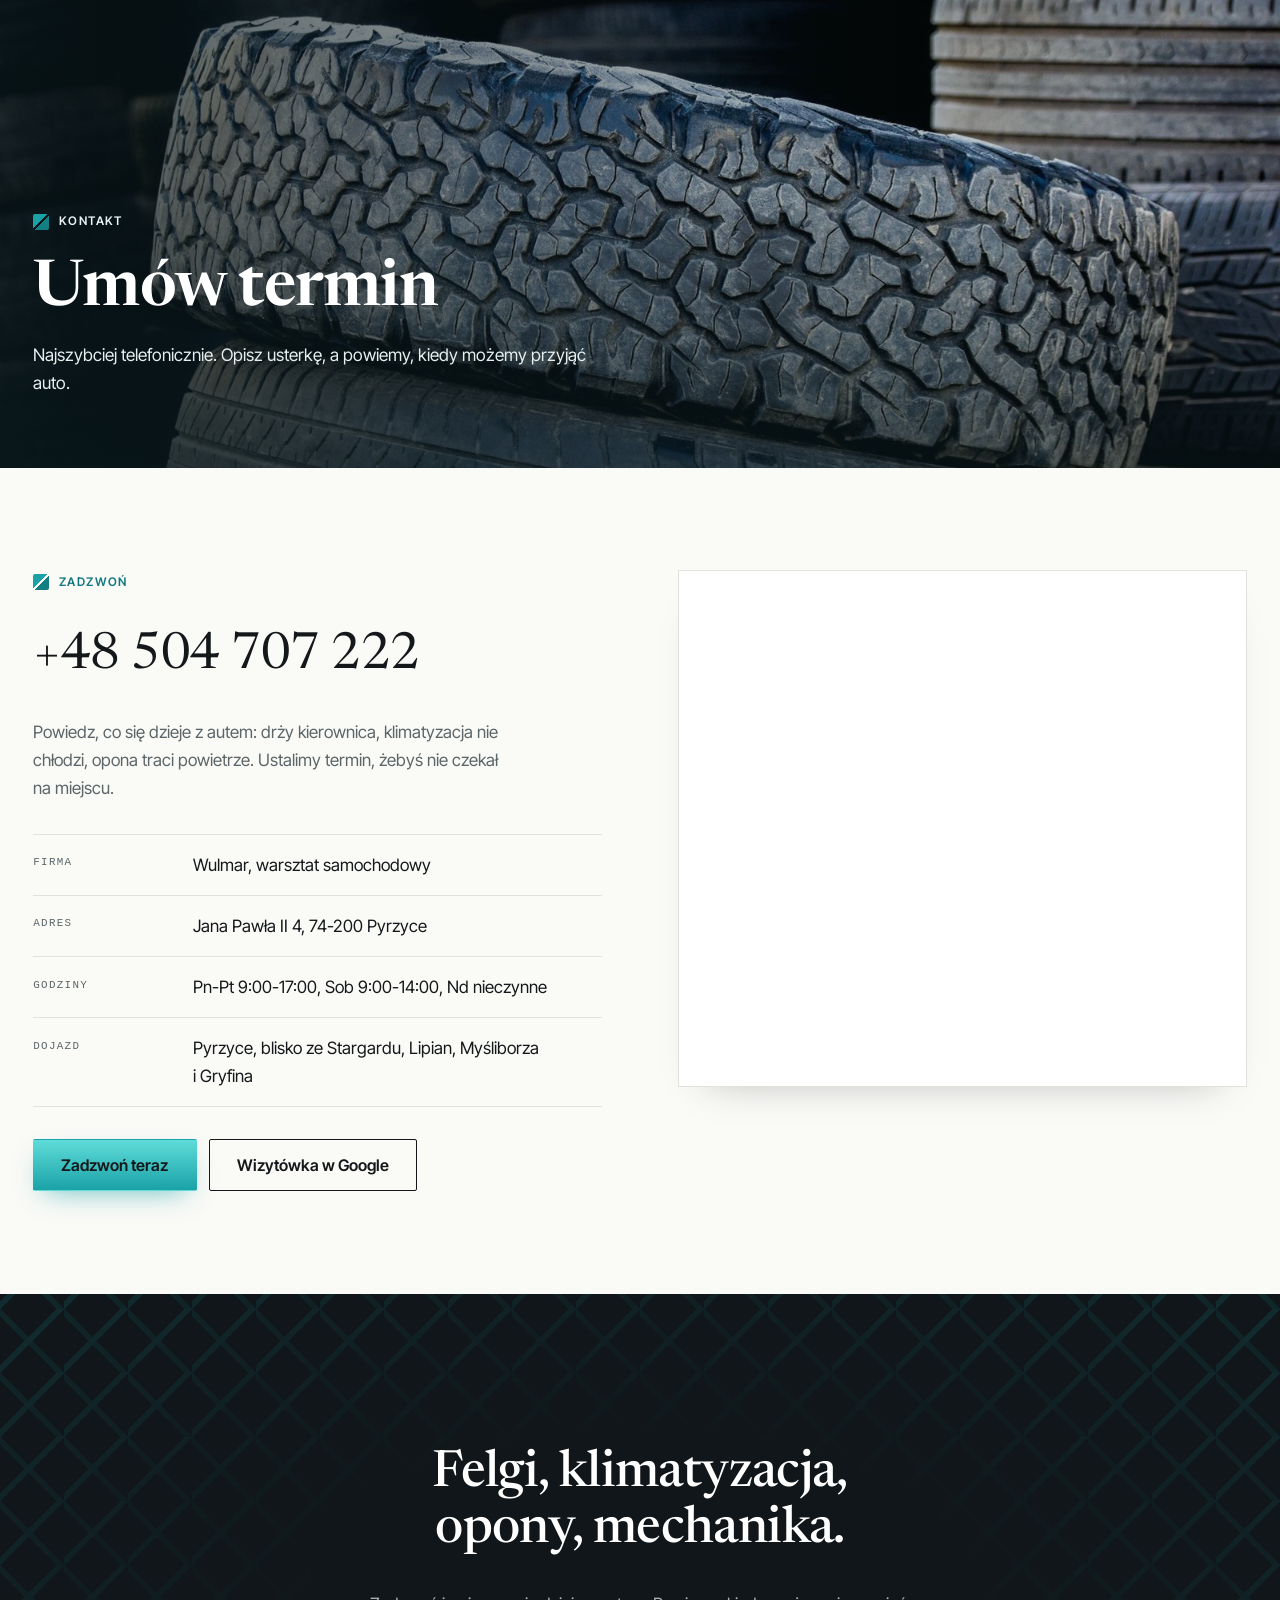
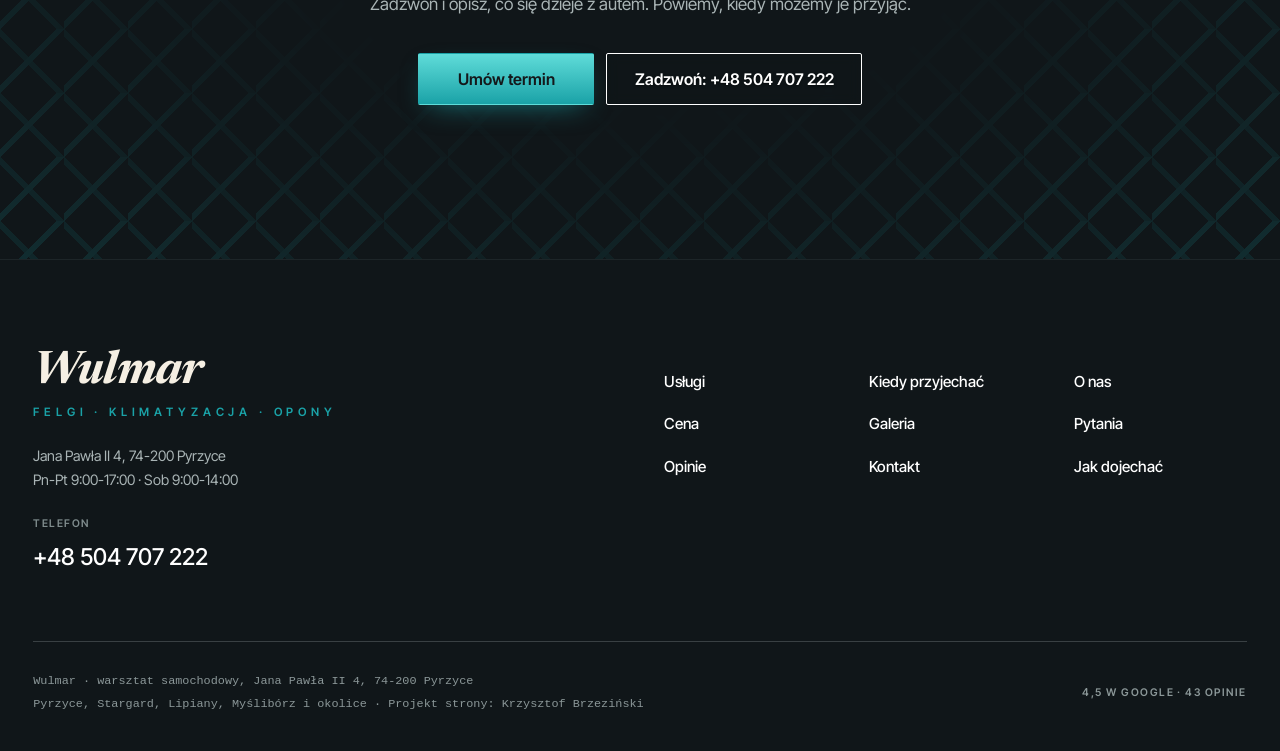
==== commit 147fa1a9: "[claude-edit][cmt:8227d429-e3e1-4a44-8403-e7e4c1ffb8d7] Demo przebudowane 1:1 w układzie swellroofin" ====
--- a/kontakt.html
+++ b/kontakt.html
@@ -1,111 +1,79 @@
 <!DOCTYPE html>
 <html lang="pl">
 <head>
-<meta charset="UTF-8">
+<meta charset="utf-8">
 <meta name="viewport" content="width=device-width, initial-scale=1.0">
-<title>Kontakt - Wulmar</title>
-<meta name="description" content="Kontakt Wulmar - Jana Pawła II 4, 74-200 Pyrzyce, Polska">
-<link rel="canonical" href="https://kris20032.github.io/wulmar/kontakt.html">
+<title>Kontakt - Wulmar Pyrzyce, tel. 504 707 222</title>
+<meta name="description" content="Wulmar, Jana Pawła II 4, 74-200 Pyrzyce. Telefon +48 504 707 222. Pn-Pt 9:00-17:00, Sob 9:00-14:00.">
 <meta name="robots" content="noindex, nofollow">
+<link rel="canonical" href="https://impulseo-pl.github.io/wulmar/kontakt.html">
+<meta name="theme-color" content="#101619">
 <meta property="og:type" content="website">
 <meta property="og:locale" content="pl_PL">
 <meta property="og:site_name" content="Wulmar">
-<meta property="og:title" content="Kontakt - Wulmar">
-<meta property="og:description" content="Kontakt Wulmar - Jana Pawła II 4, 74-200 Pyrzyce, Polska">
-<meta property="og:url" content="https://kris20032.github.io/wulmar/kontakt.html">
-<meta property="og:image" content="https://kris20032.github.io/wulmar/img/og.jpg">
+<meta property="og:title" content="Kontakt - Wulmar Pyrzyce, tel. 504 707 222">
+<meta property="og:description" content="Wulmar, Jana Pawła II 4, 74-200 Pyrzyce. Telefon +48 504 707 222. Pn-Pt 9:00-17:00, Sob 9:00-14:00.">
+<meta property="og:url" content="https://impulseo-pl.github.io/wulmar/kontakt.html">
+<meta property="og:image" content="https://impulseo-pl.github.io/wulmar/img/og.jpg">
 <meta property="og:image:width" content="1200">
 <meta property="og:image:height" content="630">
 <meta name="twitter:card" content="summary_large_image">
 <link rel="preconnect" href="https://fonts.googleapis.com">
 <link rel="preconnect" href="https://fonts.gstatic.com" crossorigin>
-<link href="https://fonts.googleapis.com/css2?family=Oswald:wght@500;600;700&family=Archivo:wght@400;500;600&display=swap" rel="stylesheet">
-<link rel="stylesheet" href="assets/styles.css?v=9f3618fd">
+<link href="https://fonts.googleapis.com/css2?family=Inter+Tight:wght@400;500;600;700&family=Newsreader:ital,opsz,wght@0,6..72,400;0,6..72,500;0,6..72,600;1,6..72,600;1,6..72,700&display=swap" rel="stylesheet">
+<link rel="stylesheet" href="assets/styles.css?v=20261117w">
+<script type="application/ld+json">{"@context": "https://schema.org", "@type": "AutoRepair", "name": "Wulmar", "url": "https://impulseo-pl.github.io/wulmar/", "telephone": "+48504707222", "image": "https://impulseo-pl.github.io/wulmar/img/og.jpg", "address": {"@type": "PostalAddress", "streetAddress": "Jana Pawła II 4", "postalCode": "74-200", "addressLocality": "Pyrzyce", "addressCountry": "PL"}, "openingHours": ["Mo-Fr 09:00-17:00", "Sa 09:00-14:00"], "aggregateRating": {"@type": "AggregateRating", "ratingValue": "4.5", "reviewCount": "43"}, "areaServed": ["Pyrzyce", "Stargard", "Lipiany", "Myślibórz", "Gryfino"], "sameAs": ["https://maps.google.com/?cid=6941455232217410182"]}</script>
 </head>
 <body>
-
-<header class="nav">
-  <div class="wrap nav-inner">
-    <a class="brand" href="index.html"><span class="name">Wulmar</span><span class="sub">Pyrzyce</span></a>
-    <nav class="nav-links">
-      <a href="oferta.html">Usługi</a>
-      <a href="realizacje.html">Galeria</a>
-      <a href="o-nas.html">O nas</a>
-      <a href="kontakt.html" class="active" aria-current="page">Kontakt</a>
-      <a href="kontakt.html" class="btn btn-accent">Umów termin</a>
-    </nav>
-    <button class="nav-toggle" aria-label="Menu"><span></span><span></span><span></span></button>
-  </div>
-</header>
-
-<main>
+<a class="skip" href="#tresc">Przejdź do treści</a>
+<div class="stick" aria-hidden="false"><div class="wrap"><a class="mini-mark" href="index.html">Wulmar</a><nav class="nav" aria-label="Główne menu"><div class="has-drop"><a class="nav-item" href="oferta.html">Usługi <svg class="chev" viewBox="0 0 10 10" aria-hidden="true"><path d="M1 3l4 4 4-4" fill="none" stroke="currentColor" stroke-width="1.5"/></svg></a><div class="drop" role="menu"><p class="drop-cat">Felgi i&nbsp;opony</p><a href="oferta.html#prostowanie-felg">Prostowanie felg</a><a href="oferta.html#wywazanie">Wyważanie kół</a><a href="oferta.html#opony">Wymiana i&nbsp;naprawa opon</a><p class="drop-cat">Klimatyzacja i&nbsp;mechanika</p><a href="oferta.html#serwis-klimatyzacji">Serwis klimatyzacji</a><a href="oferta.html#odgrzybianie">Odgrzybianie nawiewów</a><a href="oferta.html#mechanika">Mechanika</a><a class="drop-all" href="oferta.html">Wszystkie usługi <span class="arr">→</span></a></div></div><a class="nav-item" href="index.html#kiedy">Kiedy przyjechać</a><a class="nav-item" href="index.html#cena">Cena</a><a class="nav-item" href="realizacje.html">Galeria</a><a class="nav-item" href="index.html#opinie">Opinie</a><a class="nav-item" href="o-nas.html">O&nbsp;nas</a><a class="nav-item" href="kontakt.html">Kontakt</a></nav><div class="head-right"><a class="btn btn-teal btn-sm btn-pill" href="kontakt.html">Umów termin</a><a class="head-phone" href="tel:+48504707222">Zadzwoń +48 504 707 222</a></div><button class="burger" type="button" aria-label="Otwórz menu"><span></span></button></div></div>
+<main id="tresc">
 <section class="pagehead">
-  <img src="img/g6.jpg" alt="Wulmar - Umów termin" width="1600" height="1066" decoding="async">
-  <div class="wrap">
-    <span class="eyebrow">Kontakt</span>
-    <h1>Umów termin</h1>
-    <p>Zadzwoń lub napisz - powiemy, kiedy możemy przyjąć auto.</p>
-  </div>
-</section>
-<section>
-  <div class="wrap contact-grid">
-    <div class="reveal">
-      <span class="eyebrow">Dane kontaktowe</span>
-      <h2 style="margin:var(--space-4) 0 var(--space-6)">Wulmar</h2>
-      <div class="info-list">
-        <div class="info-row"><div class="ic"><svg class="ico-tel" width="16" height="16" viewBox="0 0 24 24" fill="none" aria-hidden="true"><path d="M6.6 10.8a15.5 15.5 0 0 0 6.6 6.6l2.2-2.2a1 1 0 0 1 1-.24 11.4 11.4 0 0 0 3.6.58 1 1 0 0 1 1 1V20a1 1 0 0 1-1 1A17 17 0 0 1 3 4a1 1 0 0 1 1-1h3.5a1 1 0 0 1 1 1c0 1.25.2 2.46.58 3.6a1 1 0 0 1-.25 1l-2.23 2.2Z" fill="currentColor"/></svg></div><div><div class="lbl">Telefon</div><a class="val" href="tel:+48504707222">+48 504 707 222</a></div></div>
-        <div class="info-row"><div class="ic"><svg class="ico-pin" width="16" height="16" viewBox="0 0 24 24" fill="none" aria-hidden="true"><path d="M12 21s7-6.1 7-11.5A7 7 0 0 0 5 9.5C5 14.9 12 21 12 21Z" stroke="currentColor" stroke-width="1.6" fill="none"/><circle cx="12" cy="9.5" r="2.4" fill="currentColor"/></svg></div><div><div class="lbl">Adres</div><div class="val">Jana Pawła II 4, 74-200 Pyrzyce, Polska</div></div></div>
-      </div>
-    </div>
-    <div class="reveal">
-      <div class="form">
-        <h3 style="margin-bottom:var(--space-4)">Najszybciej telefonicznie</h3>
-        <p class="muted" style="margin-bottom:var(--space-5)">Zadzwoń, opisz usterkę, a powiemy, kiedy możemy przyjąć auto.</p>
-        <a href="tel:+48504707222" class="btn btn-accent" style="justify-content:center">Zadzwoń: +48 504 707 222 <span class="arr">→</span></a>
-      </div>
-    </div>
-  </div>
-</section>
-<section style="padding-top:0">
-  <div class="wrap reveal">
-    <iframe class="map" title="Wulmar - Pyrzyce" src="https://maps.google.com/maps?q=53.1477882%2C14.8947375&z=15&output=embed" loading="lazy" referrerpolicy="no-referrer-when-downgrade"></iframe>
-  </div>
+<img src="img/ph-kontakt.jpg" alt="Opony ułożone w&nbsp;stosy w&nbsp;wulkanizacji" width="1880" height="1253" fetchpriority="high">
+<div class="wrap"><span class="eyebrow">Kontakt</span><h1>Umów termin</h1><p>Najszybciej telefonicznie. Opisz usterkę, a&nbsp;powiemy, kiedy możemy przyjąć auto.</p></div>
+</section><section class="sec sec-paper"><div class="wrap contact">
+<div class="rv"><span class="eyebrow">Zadzwoń</span><br><a class="c-big" href="tel:+48504707222">+48 504 707 222</a>
+<p style="margin-top:1.2rem;color:var(--slate);max-width:30rem">Powiedz, co się dzieje z&nbsp;autem: drży kierownica, klimatyzacja nie chłodzi, opona traci powietrze. Ustalimy termin, żebyś nie czekał na miejscu.</p>
+<dl class="c-dl">
+<div><dt>Firma</dt><dd>Wulmar, warsztat samochodowy</dd></div>
+<div><dt>Adres</dt><dd>Jana Pawła II 4, 74-200 Pyrzyce</dd></div>
+<div><dt>Godziny</dt><dd>Pn-Pt 9:00-17:00, Sob 9:00-14:00, Nd nieczynne</dd></div>
+<div><dt>Dojazd</dt><dd>Pyrzyce, blisko ze Stargardu, Lipian, Myśliborza i&nbsp;Gryfina</dd></div>
+</dl>
+<div class="btn-row" style="margin-top:2rem"><a class="btn btn-teal" href="tel:+48504707222">Zadzwoń teraz</a><a class="btn btn-line-dark" href="https://maps.google.com/?cid=6941455232217410182" target="_blank" rel="noopener">Wizytówka w&nbsp;Google</a></div>
+</div>
+<div class="map rv"><iframe title="Mapa: Wulmar, Pyrzyce" src="https://maps.google.com/maps?q=Jana%20Paw%C5%82a%20II%204%2C%2074-200%20Pyrzyce&amp;z=15&amp;output=embed" loading="lazy" referrerpolicy="no-referrer-when-downgrade"></iframe></div>
+</div></section><section class="cta-dark on-dark">
+<div class="wrap rv">
+<h2>Felgi, klimatyzacja, opony, mechanika.</h2>
+<p>Zadzwoń i&nbsp;opisz, co się dzieje z&nbsp;autem. Powiemy, kiedy możemy je przyjąć.</p>
+<div class="btn-row"><a class="btn btn-teal" href="kontakt.html">Umów termin</a><a class="btn btn-line-light" href="tel:+48504707222">Zadzwoń: +48 504 707 222</a></div>
+</div>
 </section>
 </main>
-
-<footer>
-  <div class="wrap">
-    <div class="foot-grid">
-      <div class="foot-brand">
-        <div class="name">Wulmar</div>
-        <p>Kierownica drży po spotkaniu z dziurą? Z nawiewów leci ciepłe powietrze? Sprawdzimy, powiemy, co jest do zrobienia i ile to potrwa.</p>
-      </div>
-      <div class="foot-col">
-        <h4>Nawigacja</h4>
-        <a href="oferta.html">Usługi</a>
-        <a href="realizacje.html">Galeria</a>
-        <a href="o-nas.html">O nas</a>
-        <a href="kontakt.html">Kontakt</a>
-      </div>
-      <div class="foot-col">
-        <h4>Kontakt</h4>
-        <a href="tel:+48504707222">+48 504 707 222</a>
-        <p>Jana Pawła II 4, 74-200 Pyrzyce, Polska</p>
-        <a href="https://maps.google.com/?cid=6941455232217410182&g_mp=Cidnb29nbGUubWFwcy5wbGFjZXMudjEuUGxhY2VzLlNlYXJjaFRleHQQAhgEIAA" target="_blank" rel="noopener">Jak dojechać →</a>
-      <div class="foot-soc">
-        <a class="soc" href="https://maps.google.com/?cid=6941455232217410182&g_mp=Cidnb29nbGUubWFwcy5wbGFjZXMudjEuUGxhY2VzLlNlYXJjaFRleHQQAhgEIAA" target="_blank" rel="noopener" aria-label="Google - Wulmar"><svg viewBox="0 0 24 24" aria-hidden="true" focusable="false"><path d="M12.48 10.92v3.28h7.84c-.24 1.84-.853 3.187-1.787 4.133-1.147 1.147-2.933 2.4-6.053 2.4-4.827 0-8.6-3.893-8.6-8.72s3.773-8.72 8.6-8.72c2.6 0 4.507 1.027 5.907 2.347l2.307-2.307C18.747 1.44 16.133 0 12.48 0 5.867 0 .307 5.387.307 12s5.56 12 12.173 12c3.573 0 6.267-1.173 8.373-3.36 2.16-2.16 2.84-5.213 2.84-7.667 0-.76-.053-1.467-.173-2.053H12.48z" fill="currentColor"/></svg></a>
-      </div>
-      </div>
-    </div>
-    <div class="foot-bot">
-      <span>© 2026 Wulmar</span>
-      <span>Projekt strony: <a class="foot-credit" href="https://impulseo.pl" target="_blank" rel="noopener">Impulseo</a></span>
-    </div>
-  </div>
+<footer class="foot">
+<div class="wrap">
+<div class="foot-grid">
+<div>
+<a class="foot-name" href="index.html">Wulmar<small>Felgi · klimatyzacja · opony</small></a>
+<p class="foot-addr">Jana Pawła II 4, 74-200 Pyrzyce<br>Pn-Pt 9:00-17:00 · Sob 9:00-14:00</p>
+<span class="foot-lab">Telefon</span>
+<a class="foot-phone" href="tel:+48504707222">+48 504 707 222</a>
+</div>
+<nav class="foot-menu" aria-label="Stopka">
+<a href="oferta.html">Usługi</a><a href="index.html#kiedy">Kiedy przyjechać</a><a href="o-nas.html">O&nbsp;nas</a>
+<a href="index.html#cena">Cena</a><a href="realizacje.html">Galeria</a><a href="index.html#faq">Pytania</a>
+<a href="index.html#opinie">Opinie</a><a href="kontakt.html">Kontakt</a><a href="https://maps.google.com/?cid=6941455232217410182" target="_blank" rel="noopener">Jak dojechać</a>
+</nav>
+</div>
+<div class="foot-bottom">
+<div>Wulmar · warsztat samochodowy, Jana Pawła II 4, 74-200 Pyrzyce<br>Pyrzyce, Stargard, Lipiany, Myślibórz i&nbsp;okolice · Projekt strony: Krzysztof Brzeziński</div>
+<div class="foot-badge">4,5 w&nbsp;Google · 43 opinie</div>
+</div>
+</div>
 </footer>
-<div class="sticky-reserve"><a class="sr-book" href="kontakt.html">Umów termin</a><a class="sr-call" href="tel:+48504707222" aria-label="Zadzwoń"><svg class="ico-tel" width="16" height="16" viewBox="0 0 24 24" fill="none" aria-hidden="true"><path d="M6.6 10.8a15.5 15.5 0 0 0 6.6 6.6l2.2-2.2a1 1 0 0 1 1-.24 11.4 11.4 0 0 0 3.6.58 1 1 0 0 1 1 1V20a1 1 0 0 1-1 1A17 17 0 0 1 3 4a1 1 0 0 1 1-1h3.5a1 1 0 0 1 1 1c0 1.25.2 2.46.58 3.6a1 1 0 0 1-.25 1l-2.23 2.2Z" fill="currentColor"/></svg></a></div>
-<div class="demo-wazne" data-do="2026-11-23" data-cykl="3" hidden><svg class="dw-ico" width="13" height="13" viewBox="0 0 24 24" fill="none" aria-hidden="true"><circle cx="12" cy="12" r="8.6" stroke="currentColor" stroke-width="1.8"/><path d="M12 7.2V12l3.3 2" stroke="currentColor" stroke-width="1.8" stroke-linecap="round"/></svg><span class="dw-txt"></span></div>
-
-<script src="assets/main.js"></script>
+<div class="mnav" aria-label="Menu"><div class="mnav-top"><span class="mini-mark">Wulmar</span><button class="mnav-close" type="button" aria-label="Zamknij menu">×</button></div><a class="mcat" href="oferta.html">Wszystkie usługi</a><p class="mcat">Felgi i&nbsp;opony</p><a href="oferta.html#prostowanie-felg">Prostowanie felg</a><a href="oferta.html#wywazanie">Wyważanie kół</a><a href="oferta.html#opony">Wymiana i&nbsp;naprawa opon</a><p class="mcat">Klimatyzacja i&nbsp;mechanika</p><a href="oferta.html#serwis-klimatyzacji">Serwis klimatyzacji</a><a href="oferta.html#odgrzybianie">Odgrzybianie nawiewów</a><a href="oferta.html#mechanika">Mechanika</a><p class="mcat">Warsztat</p><a href="index.html#kiedy">Kiedy przyjechać</a><a href="realizacje.html">Galeria</a><a href="o-nas.html">O&nbsp;nas</a><a href="index.html#opinie">Opinie</a><a href="kontakt.html">Kontakt</a><a class="btn btn-teal" href="kontakt.html">Umów termin</a><a class="btn btn-line-light" href="tel:+48504707222">Zadzwoń +48 504 707 222</a></div>
+<div class="sticky-call"><a class="sc-call" href="tel:+48504707222">Zadzwoń</a><a class="sc-quote" href="kontakt.html">Umów termin</a></div>
+<script src="assets/main.js?v=20261117w"></script>
 </body>
 </html>
--- a/assets/styles.css
+++ b/assets/styles.css
@@ -1,1770 +1,452 @@
-/* ============================================================
-   STOLBASZ — premium, architektoniczny B2B fit-out
-   Jasna paleta, zero brązu. System wg premium-web-craft.
-   Projekt strony: Impulseo (impulseo.pl)
-   ============================================================ */
-
+/* Wulmar - demo w układzie referencji (pas nazwy nad menu, ciemny pas zaufania,
+   o firmie, opinie, ciemna przeglądarka zleceń, wstęga realizacji, wycena, usługi w dwóch panelach,
+   dlaczego my, obszar, FAQ, ciemne CTA, ciemna stopka). Jedna paleta, jeden akcent. */
 :root{
-  /* PALETA — jasna, architektoniczna, chłodna */
-  --paper:#f4f5f7;          /* główne tło */
-  --paper-2:#e7e9ee;        /* sekcje alternatywne (chłodny jasny szary) */
-  --paper-3:#e7e9ee;        /* delikatne wypełnienia */
-  --ink:#14171c;            /* tekst główny — chłodny grafit */
-  --ink-soft:#1f242c;       /* nagłówki drugorzędne */
-  --muted:#8b9099;          /* tekst poboczny */
-  --line:rgba(20,23,28,.12);/* hairline */
-  --accent:#c8a04a;         /* stonowany petrol-slate — jedyny akcent */
-  --accent-d:#9a7a31;
-  --accent-soft:rgba(200,160,74,.10);
-  --dark:#14171c;           /* sekcje ciemne (stopka/CTA) */
-
-  /* HOVER ZDJĘĆ — JEDEN standard dla całego silnika (decyzja K. 04.08.2026, artefakt z wariantami).
-     AKTUALNE (K.+Szymon 09.08.2026, wybór z artefaktu 6 wariantów): zoom 1.05 przy 1.4s -
-     przy tak długim czasie mocniejszy kadr NIE skacze, tylko „oddycha". Poprzedni standard
-     (1.02 / .55s z 04.08) odbierany jako dynamiczny i szybki.
-     Spoczynek lekko przygaszony, ale TYLKO tam, gdzie jest mysz (@media hover:hover) —
-     na telefonie zdjęcia zostają w pełnej jasności. */
-  --img-zoom:1.05;                   /* K.+Szymon 09.08: wariant F z artefaktu porównawczego */
-  --img-rest:brightness(.95) saturate(.99);
-  --img-hot:brightness(1.06) saturate(1.05);
-  --img-dur:1.4s;                    /* K.+Szymon 09.08 (wariant F): powoli = elegancko */
-  --img-ease:cubic-bezier(.16,.84,.44,1);  /* miękki ogon, efekt „oddychania" */
-
-  /* ODSTĘPY — skala 4/8 */
-  --space-1:4px; --space-2:8px; --space-3:12px; --space-4:16px; --space-5:24px;
-  --space-6:32px; --space-7:48px; --space-8:64px; --space-9:96px; --space-10:128px;
-
-  /* TYPOGRAFIA — fluid clamp() (skala podbita 16.07.2026: większe, czytelniejsze litery — uwaga Adama) */
-  --text-sm:clamp(.9rem,.87rem + .12vw,1rem);
-  --text-base:clamp(1.08rem,1.04rem + .18vw,1.2rem);
-  --text-lg:clamp(1.24rem,1.15rem + .34vw,1.44rem);
-  --text-h3:clamp(1.34rem,1.22rem + .55vw,1.66rem);
-  --text-h2:clamp(2.1rem,1.66rem + 2.1vw,3.1rem);
-  --text-h1:clamp(2.9rem,2.1rem + 4vw,5.1rem);
-
-  /* PROMIENIE — architektoniczne, raczej ostre */
-  --r-sm:3px; --r-md:6px; --r-lg:10px;
-
-  /* RUCH */
-  --ease:cubic-bezier(.25,.46,.45,.94); --dur:.24s;
-
-  /* CIENIE — miękkie, warstwowe */
-  --sh-sm:0 1px 2px rgba(16,24,32,.04), 0 2px 8px rgba(16,24,32,.05);
-  --sh-md:0 2px 6px rgba(16,24,32,.05), 0 12px 28px -8px rgba(16,24,32,.12);
-  --sh-lg:0 6px 14px rgba(16,24,32,.07), 0 26px 56px -18px rgba(16,24,32,.22);
-
-  --hairline:1px solid var(--line);
-
-  --font-display:'Oswald','Archivo',sans-serif;
-  --font-body:'Archivo',sans-serif;
-}
-
-*{box-sizing:border-box;margin:0;padding:0}
-html{scroll-behavior:smooth}
-body{
-  font-family:var(--font-body);
-  font-size:var(--text-base);
-  line-height:1.65;
-  color:var(--ink);
-  background:var(--paper);
-  -webkit-font-smoothing:antialiased;
-  text-rendering:optimizeLegibility;
-}
-img{max-width:100%;height:auto;display:block}  /* height:auto = width/height z atrybutów trzyma proporcje (TOP#12) */
-a{color:inherit;text-decoration:none}
-
-.wrap{width:min(92%,1180px);margin-inline:auto}
-section{padding-block:clamp(52px,6.5vw,96px)}
-
-h1,h2,h3{font-family:var(--font-display);font-weight:700;line-height:1.08;letter-spacing:-.02em;color:var(--ink)}
-h1{font-size:var(--text-h1);letter-spacing:-.035em}
-h2{font-size:var(--text-h2);letter-spacing:-.025em}
-h3{font-size:var(--text-h3)}
-/* MIARA — długość wiersza. WCAG 2.2 SC 1.4.8: max 80 znaków; Butterick: 45–90.
-   68ch daje realnie 72–78 znaków polskiego tekstu, czyli z zapasem pod granicą.
-   Wcześniej limit miał TYLKO <p> — <li>, <blockquote> i <dd> nie miały żadnego,
-   i to jedyny powód, dla którego 23 bloki na dwóch oddanych stronach jadą po
-   83–106 znaków w wierszu (pomiar 07.08.2026, bramka `miara`).
-   ⚠️ Listy i definicje ograniczamy TYLKO bez klasy: `ul`/`ol` z klasą to u nas
-   układ (siatki kafli, menu), a nie tekst ciągły — tam miarę wyznacza układ. */
-/* 60ch, nie 68ch (K. 10.08): po zmianie fontów na węższe kroje (DM Sans i spółka)
-   w 68ch mieściło się ~90 znaków - bramka pikselowa słusznie zgłaszała przekroczenie
-   granicy 80. Pomiar na żywej przeglądarce: 60ch = 90 znaków, 53ch = ~78 znaków, czyli normę WCAG 1.4.8. */
-:root{ --miara:53ch }
-p{max-width:min(100%,var(--miara))}
-blockquote,
-ul:not([class])>li, ol:not([class])>li,
-dl:not([class])>dd{max-width:min(100%,var(--miara))}
-
-/* ⚠️ Świadomie BEZ wyjątku `.tile p,.card p,.svc p{max-width:none}`, choć nasuwa się sam:
-   te akapity BYŁY już ograniczone (stare `p{max-width:65ch}`), więc „wyjątek" nie odblokowałby
-   niczego nowego — tylko ROZLUŹNIŁ stan sprzed zmiany na wszystkich demach naraz.
-   `figcaption` żadna z reguł wyżej nie dotyczy, więc też nie potrzebuje zwolnienia. */
-
-/* ŁAMANIE. `balance` wyrównuje długości wierszy w nagłówku, `pretty` pilnuje ostatniego
-   wiersza akapitu, żeby nie został w nim jeden wyraz. Obsługiwane od Chrome 117 /
-   Safari 17.5; starsze przeglądarki po prostu ignorują tę własność.
-   `text-wrap:pretty` nie występowało dotąd ANI RAZ w silniku ani w repo klientów. */
-h1,h2,h3,.lead,.lede{text-wrap:balance}
-p,li,blockquote,dd{text-wrap:pretty}
-
-.eyebrow{
-  font-family:var(--font-body);
-  font-size:var(--text-sm);
-  font-weight:600;
-  letter-spacing:.18em;
-  text-transform:uppercase;
-  color:var(--accent);
-  display:inline-flex;align-items:center;gap:var(--space-3);
-}
-/* flex:none + margin-top = kreska trzyma się PIERWSZEJ linii. Wcześniej align-items:center
-   centrowało ją względem całego bloku i przy zawinięciu (długi kicker typu
-   „…WNĘTRZ · LESZNO · OD 2019") druga linia lądowała z brzydkim wcięciem. */
-.eyebrow{align-items:flex-start}
-.eyebrow>*,.eyebrow{text-wrap:balance}   /* dlugi kicker lamal sie na sierote typu samo „2019" w drugiej linii */
-.eyebrow::before{content:"";width:28px;height:1px;background:var(--accent);display:inline-block;flex:none;margin-top:.62em}
-
-.muted{color:var(--muted)}
-.lead{font-size:var(--text-lg);line-height:1.55;color:var(--ink-soft);max-width:50ch}
-
-/* ---------- BUTTONS ---------- */
-.btn{
-  display:inline-flex;align-items:center;gap:var(--space-2);
-  font-weight:600;font-size:var(--text-sm);letter-spacing:.02em;
-  padding:var(--space-4) var(--space-6);
-  border-radius:var(--r-sm);
-  transition:transform var(--dur) var(--ease),box-shadow var(--dur) var(--ease),background var(--dur) var(--ease);
-  cursor:pointer;border:1px solid transparent;
-}
-.btn-accent{background:var(--accent);color:#fff;box-shadow:var(--sh-sm)}
-.btn-accent:hover{background:var(--accent-d);transform:translateY(-2px);box-shadow:var(--sh-md)}
-.btn-accent:active{transform:translateY(0);box-shadow:var(--sh-sm)}
-.btn-ghost{background:transparent;color:var(--ink);border-color:var(--line)}
-.btn-ghost:hover{border-color:var(--accent);color:var(--accent);transform:translateY(-2px)}
-.btn-light{background:#fff;color:var(--ink);box-shadow:var(--sh-sm)}
-.btn-light:hover{transform:translateY(-2px);box-shadow:var(--sh-md)}
-.btn .arr{transition:transform var(--dur) var(--ease)}
-.btn:hover .arr{transform:translateX(4px)}
-
-/* ---------- NAV ---------- */
-.nav{
-  position:sticky;top:0;z-index:50;
-  background:color-mix(in srgb,var(--paper) 88%,transparent);
-  backdrop-filter:saturate(140%) blur(10px);
-  border-bottom:var(--hairline);
-}
-.nav-inner{display:flex;align-items:center;justify-content:space-between;gap:var(--space-5);height:72px}
-/* ANTY-NACHODZENIE (K. 05.08.2026): długa nazwa firmy + przycisk z pełnym numerem nie mieściły się w pasku
-   i flex ściskał linki PONIŻEJ ich treści - "Kontakt" wchodził na ramkę "Zadzwoń +48 ...". Teraz ustępuje
-   nazwa marki (skrót wielokropkiem), a menu i przycisk nigdy się nie kurczą ani nie zachodzą na siebie. */
-.brand{display:flex;flex-direction:column;line-height:1;min-width:0;flex:0 1 auto}
-.brand .name{font-family:var(--font-display);font-weight:800;font-size:1.35rem;letter-spacing:.04em;white-space:nowrap;overflow:hidden;text-overflow:ellipsis}
-.brand .sub{font-size:.62rem;letter-spacing:.34em;text-transform:uppercase;color:var(--muted);margin-top:5px;white-space:nowrap;overflow:hidden;text-overflow:ellipsis}
-.nav-links{display:flex;align-items:center;gap:var(--space-6);flex:0 0 auto}
-.nav-links a{font-size:var(--text-sm);font-weight:500;color:var(--ink-soft);position:relative;padding-block:4px;white-space:nowrap;transition:color var(--dur) var(--ease)}
-.nav-links a::after{content:"";position:absolute;left:0;bottom:0;width:0;height:1.5px;background:var(--accent);transition:width var(--dur) var(--ease)}
-.nav-links a:hover,.nav-links a.active{color:var(--ink)}
-.nav-links a:hover::after,.nav-links a.active::after{width:100%}
-.nav-links .btn{padding:var(--space-2) var(--space-5)}
-/* przyciski w nav: właściwy kolor (przebij .nav-links a) + bez podkreślenia */
-.nav-links a.btn-accent{color:#fff}
-.nav-links a.btn-ghost,.nav-links a.btn-light{color:var(--ink)}
-/* CTA w pasku: NIE podkreślenie spod linków menu, ale ten sam przelatujący błysk,
-   co na wszystkich innych przyciskach (zgłoszenie K. 13.08.2026 - „na hero jest efekt
-   światła przechodzącego przez przycisk, na navbarze go nie ma, a mają być identyczne").
-   Reguła `.nav-links a::after` jest silniejsza od `.btn::after`, więc trzeba jej
-   geometrię wyzerować i wpisać połysk z nazwy - samo `display:none` gasiło efekt. */
-.nav-links a.btn::after{
-  display:block;content:"";position:absolute;inset:0;z-index:-1;pointer-events:none;
-  width:auto;height:auto;border-radius:inherit;   /* kasuje geometrię podkreślenia (width:0;height:1.5px) */
-  background:linear-gradient(100deg,transparent 32%,rgba(255,255,255,.20) 50%,transparent 68%);
-  translate:-120% 0}
-@media (prefers-reduced-motion:no-preference){
-  .nav-links a.btn:hover::after{translate:120% 0;transition:translate .75s var(--mt-ease,cubic-bezier(.16,.84,.44,1))}
-}
-.nav-toggle{display:none;background:none;border:none;cursor:pointer;flex-direction:column;gap:5px;padding:8px}
-.nav-toggle span{width:24px;height:2px;background:var(--ink);transition:var(--dur)}
-/* Ciasny zakres MIĘDZY menu mobilnym a pełnym pulpitem: zbijamy odstępy i nazwę marki,
-   żeby wszystko zmieściło się naturalnie, zanim w ogóle dojdzie do skracania wielokropkiem. */
-@media(max-width:1280px) and (min-width:921px){
-  .nav-links{gap:var(--space-4)}
-  .nav-links .btn{padding:var(--space-2) var(--space-4)}
-  .brand .name{font-size:1.15rem}
-}
-
-/* ---------- HERO (split) ---------- */
-.hero{position:relative;overflow:hidden;border-bottom:var(--hairline)}
-.hero-grid{display:grid;grid-template-columns:1.05fr .95fr;gap:clamp(24px,4vw,60px);align-items:center;
-  padding-block:clamp(36px,4.5vw,64px)}
-.hero-copy .eyebrow{margin-bottom:var(--space-5)}
-.hero-copy h1{margin-bottom:var(--space-5)}
-.hero-copy .lead{margin-bottom:var(--space-7)}
-.hero-actions{display:flex;flex-wrap:wrap;gap:var(--space-4)}
-.hero-art{position:relative;aspect-ratio:4/3;border-radius:var(--r-lg);overflow:hidden;box-shadow:var(--sh-lg)}
-.hero-art img{width:100%;height:100%;object-fit:cover}
-.hero-art::after{content:"";position:absolute;inset:0;background:linear-gradient(180deg,transparent 55%,rgba(18,24,28,.28))}
-.hero-badge{position:absolute;left:var(--space-5);bottom:var(--space-5);z-index:2;
-  background:rgba(252,252,251,.94);backdrop-filter:blur(4px);
-  border-radius:var(--r-md);padding:var(--space-4) var(--space-5);box-shadow:var(--sh-md);max-width:78%}
-.hero-badge strong{display:block;font-family:var(--font-display);font-size:1rem;letter-spacing:-.01em}
-.hero-badge span{font-size:var(--text-sm);color:var(--muted)}
-
-/* ---------- HERO duży / kinowy (strona główna) ---------- */
-.hero-cine{position:relative;min-height:clamp(560px,82vh,840px);min-height:clamp(560px,82svh,840px);display:flex;align-items:center;overflow:hidden;border-bottom:var(--hairline)}
-.hero-cine>img{position:absolute;inset:0;width:100%;height:100%;object-fit:cover;z-index:0}
-.hero-cine::after{content:"";position:absolute;inset:0;z-index:1;
-  background:linear-gradient(95deg,rgba(13,18,23,.86) 0%,rgba(13,18,23,.64) 32%,rgba(13,18,23,.24) 62%,rgba(13,18,23,.04) 100%)}
-.hero-cine .wrap{position:relative;z-index:2;padding-block:var(--space-8)}
-.hero-cine .hero-copy{max-width:660px}
-.hero-cine .eyebrow{color:#fff;margin-bottom:var(--space-5)}
-.hero-cine .eyebrow::before{background:#fff}
-.hero-cine h1{color:#fff;margin-bottom:var(--space-5);font-size:clamp(2.9rem,2rem + 4.4vw,5.2rem);text-wrap:balance}
-.hero-cine .lead{color:rgba(255,255,255,.92);max-width:48ch;margin-bottom:var(--space-7)}
-.hero-cine .hero-actions{display:flex;flex-wrap:wrap;gap:var(--space-4)}
-/* NISKIE OKNO (laptop z dokiem i paskami przeglądarki ma ~700-780 px wysokości widoku):
-   H1 do 5.2rem + długi lead nie mieściły się i przyciski wypadały POD krawędź ekranu -
-   klient widział stronę bez ani jednego CTA. Skalujemy w dół, zamiast przycinać treść. */
-@media(min-width:821px) and (max-height:820px){
-  .hero-cine{min-height:clamp(520px,94svh,780px)}
-  .hero-cine .wrap{padding-block:var(--space-6)}
-  .hero-cine h1{font-size:clamp(2.2rem,1.5rem + 2.6vw,3.6rem);margin-bottom:var(--space-4)}
-  .hero-cine .eyebrow{margin-bottom:var(--space-4)}
-  .hero-cine .lead{margin-bottom:var(--space-5);max-width:44ch}
-}
-@media(max-width:680px){
-  .hero-cine{min-height:clamp(520px,76vh,640px);min-height:clamp(520px,76svh,640px);align-items:flex-end}
-  .hero-cine::after{background:linear-gradient(0deg,rgba(13,18,23,.9) 6%,rgba(13,18,23,.45) 55%,rgba(13,18,23,.25) 100%)}
-  .hero-cine .wrap{padding-bottom:var(--space-9)}
-  /* TELEFON (~90% oglądających): lead potrafił zająć 8 linii i zepchnąć CTA poza pierwszy ekran.
-     Zwężamy interlinię i skalę - treści nie ucinamy, bo to ona sprzedaje. */
-  .hero-cine .lead{font-size:.98rem;line-height:1.5;margin-bottom:var(--space-5)}
-  .hero-cine .eyebrow{font-size:.72rem;letter-spacing:.13em;margin-bottom:var(--space-4)}
-  .hero-cine .eyebrow::before{width:20px}
-  .hero-cine h1{margin-bottom:var(--space-4)}
-}
-
-/* full-bleed hero variant (podstrony) */
-.pagehead{position:relative;min-height:46vh;min-height:46svh;display:flex;align-items:flex-end;overflow:hidden;border-bottom:var(--hairline)}
-.pagehead img{position:absolute;inset:0;width:100%;height:100%;object-fit:cover}
-/* 10.08.2026 (decyzja K.): mocniejsze przyciemnienie + cień pod tekstem. Bramka mierzyła na
-   nagłówkach podstron 3,38-3,43:1 przy wymaganych 4,5 — jasne zdjęcie (hala, śnieg, niebo)
-   podchodziło pod biały tekst. Zdjęcia klientów są różne, więc kontrast musi dawać WARSTWA,
-   a nie szczęśliwy dobór kadru. */
-.pagehead::after{content:"";position:absolute;inset:0;background:linear-gradient(180deg,rgba(18,24,28,.40),rgba(18,24,28,.76))}
-.pagehead .wrap{position:relative;z-index:2;padding-block:var(--space-9);color:#fff}
-.pagehead h1{color:#fff;max-width:18ch;text-shadow:0 2px 16px rgba(0,0,0,.55)}
-.pagehead .eyebrow{color:#fff}
-.pagehead .eyebrow::before{background:#fff}
-.pagehead p{color:rgba(255,255,255,.92);margin-top:var(--space-4);max-width:54ch;text-shadow:0 1px 12px rgba(0,0,0,.5)}
-
-/* ---------- STRIP (pasek skrótów / liczby) ---------- */
-.strip{background:var(--dark);color:#fff}
-/* PASEK HASEŁ — standard 04.08.2026 (decyzja K.): 5 haseł w JEDNYM rzędzie, tekst WYŚRODKOWANY,
-   węższe marginesy boczne niż reszta strony (pasek ma iść szerzej), równe wysokości kolumn. */
-.strip .wrap{width:min(96%,1440px);display:grid;grid-template-columns:repeat(5,1fr);
-  gap:var(--space-5);padding-block:var(--space-7);align-items:stretch}
-.strip .item .k{font-family:var(--font-display);font-size:clamp(1.05rem,.82rem + .85vw,1.55rem);
-  font-weight:800;letter-spacing:-.02em;color:#fff;line-height:1.18;text-wrap:balance}
-.strip .item .v{font-size:var(--text-sm);color:rgba(255,255,255,.66);margin-top:var(--space-2);line-height:1.4}
-.strip .item{border-left:2px solid var(--accent);padding-inline:var(--space-4);
-  text-align:center;display:flex;flex-direction:column;justify-content:center}
-/* liczba kolumn = liczba haseł, żeby ostatnie nie zostawało samo w drugim rzędzie.
-   Klasę n-N nadaje multipage.py; domyślnie (bez klasy) pasek jest 5-kolumnowy. */
-.strip.n-2 .wrap{grid-template-columns:repeat(2,1fr)}
-.strip.n-3 .wrap{grid-template-columns:repeat(3,1fr)}
-.strip.n-4 .wrap{grid-template-columns:repeat(4,1fr);gap:var(--space-6)}
-.strip.n-4 .item .k{font-size:clamp(1.3rem,1rem + 1.1vw,2rem)}
-.strip.n-6 .wrap{grid-template-columns:repeat(6,1fr);gap:var(--space-4)}
-.strip.n-6 .item .k{font-size:clamp(.98rem,.8rem + .7vw,1.35rem)}
-/* równe łamanie: zamiast "długa linia + jedno słowo" obie linie zbliżonej długości */
-.strip .item .k{text-wrap:balance}
-
-/* ---------- SECTION HEAD ---------- */
-.head{max-width:48rem;margin-bottom:var(--space-8)}
-.head.center{margin-inline:auto;text-align:center}
-.head .eyebrow{margin-bottom:var(--space-4)}
-.head h2{margin-bottom:var(--space-4)}
-.head p{color:var(--muted);font-size:var(--text-lg);line-height:1.55}
-.head.center p{margin-inline:auto}
-
-/* ---------- INTRO SPLIT ---------- */
-.split{display:grid;grid-template-columns:.92fr 1.08fr;gap:clamp(28px,5vw,80px);align-items:center}
-.split.rev{grid-template-columns:1.08fr .92fr}
-.split.rev .split-art{order:-1}
-.split-art{position:relative;aspect-ratio:5/4;border-radius:var(--r-lg);overflow:hidden;box-shadow:var(--sh-lg)}
-.split-art img{width:100%;height:100%;object-fit:cover}
-.split-copy h2{margin-bottom:var(--space-5)}
-.split-copy p+p{margin-top:var(--space-4)}
-.split-copy .btn{margin-top:var(--space-6)}
-
-/* ---------- SERVICES (zakres) ---------- */
-.svc-grid{display:grid;grid-template-columns:repeat(auto-fit,minmax(280px,1fr));gap:var(--space-5)}
-.svc{background:#fff;border:var(--hairline);border-radius:var(--r-md);padding:var(--space-7) var(--space-6);
-  transition:transform var(--dur) var(--ease),box-shadow var(--dur) var(--ease),border-color var(--dur) var(--ease);
-  position:relative;overflow:hidden}
-.svc::before{content:"";position:absolute;left:0;top:0;width:3px;height:0;background:var(--accent);transition:height var(--dur) var(--ease)}
-.svc:hover{transform:translateY(-4px);box-shadow:var(--sh-md);border-color:transparent}
-.svc:hover::before{height:100%}
-.svc .ic{font-family:var(--font-display);font-size:.8rem;font-weight:700;letter-spacing:.12em;color:var(--accent);margin-bottom:var(--space-4)}
-.svc h3{margin-bottom:var(--space-3);font-size:1.22rem}
-.svc p{color:var(--muted);font-size:var(--text-base);line-height:1.6}
-
-/* big detailed service rows */
-.svc-row{display:grid;grid-template-columns:.8fr 1.2fr;gap:clamp(20px,4vw,60px);align-items:center;padding-block:var(--space-8)}
-.svc-row+.svc-row{border-top:var(--hairline)}
-.svc-row.rev{grid-template-columns:1.2fr .8fr}
-/* Naprzemienny układ wierszy oferty: co drugi wiersz ma zdjęcie po PRAWEJ.
-   Było `order:-1` — martwy kod, bo zdjęcie i tak jest pierwszym dzieckiem w HTML,
-   więc wszystkie wiersze wyglądały identycznie (zdjęcie zawsze z lewej), a `rev`
-   zmieniało tylko szerokość kolumn. Znalezione 29.07.2026 przy różnicowaniu kierunków
-   animacji (pomiar pozycji: art.mid 390/502 przy row.mid 756 — zawsze lewa strona). */
-.svc-row.rev .svc-row-art{order:2}
-.svc-row-art{aspect-ratio:4/3;border-radius:var(--r-md);overflow:hidden;box-shadow:var(--sh-md)}
-.svc-row-art img{width:100%;height:100%;object-fit:cover}
-.svc-row h3{font-size:1.5rem;margin-bottom:var(--space-4)}
-.svc-row .num{font-family:var(--font-display);font-size:.85rem;font-weight:700;letter-spacing:.14em;color:var(--accent);display:block;margin-bottom:var(--space-3)}
-.svc-row ul{list-style:none;margin-top:var(--space-4);display:flex;flex-direction:column;gap:var(--space-2)}
-.svc-row li{position:relative;padding-left:var(--space-5);color:var(--muted);font-size:var(--text-base)}
-.svc-row li::before{content:"";position:absolute;left:0;top:.62em;width:8px;height:1px;background:var(--accent)}
-
-/* ---------- GALLERY (realizacje) ---------- */
-.gallery{display:grid;grid-template-columns:repeat(12,1fr);gap:var(--space-4);grid-auto-rows:200px}
-/* GALERIA MASONRY — pionowe zdjęcia (portrety beauty/wellness) bez przycinania: kolumny, height auto */
-.gallery-masonry{column-count:3;column-gap:var(--space-4)}
-@media(max-width:900px){.gallery-masonry{column-count:2}}
-@media(max-width:560px){.gallery-masonry{column-count:1}}
-.gallery-masonry .m-tile{break-inside:avoid;margin:0 0 var(--space-4);padding:0;position:relative;overflow:hidden;border-radius:var(--r-md);border:1px solid var(--line)}
-.gallery-masonry .m-tile img{width:100%;height:auto;display:block}
-.gallery-masonry .m-tile .cap{position:absolute;left:0;right:0;bottom:0;padding:var(--space-4);color:#fff;background:linear-gradient(0deg,rgba(0,0,0,.55),transparent);font-size:var(--text-sm)}
-.gallery-masonry .m-tile .cap small{display:block;font-weight:400;opacity:.78;letter-spacing:.04em;text-transform:uppercase;font-size:.66rem;margin-top:3px}
-.tile{position:relative;overflow:hidden;border-radius:var(--r-md);box-shadow:var(--sh-sm);
-  transition:transform var(--dur) var(--ease),box-shadow var(--dur) var(--ease)}
-.tile img{width:100%;height:100%;object-fit:cover;
-  transition:transform var(--img-dur) var(--img-ease),filter var(--img-dur) var(--img-ease)}
-.tile:hover{box-shadow:var(--sh-md)}
-.tile .cap{position:absolute;left:0;right:0;bottom:0;padding:var(--space-5) var(--space-4) var(--space-4);
-  /* mocniejszy spad + cien pod tekstem: na JASNYCH zdjeciach klienta (biale fronty, sciany)
-     slaby gradient dawal kontrast ~1.5:1 zamiast wymaganych 3.6:1 (bramka wygladu, 10.08.2026) */
-  background:linear-gradient(transparent 10%,rgba(18,24,28,.55) 40%,rgba(18,24,28,.88) 68%,rgba(18,24,28,.99));color:#fff;
-  text-shadow:0 1px 2px rgba(0,0,0,.85),0 2px 10px rgba(0,0,0,.55);
-  font-size:var(--text-sm);font-weight:600;letter-spacing:.01em;
-  opacity:0;transform:translateY(8px);transition:var(--dur) var(--ease)}
-.tile:hover .cap{opacity:1;transform:translateY(0)}
-.tile .cap small{display:block;font-weight:400;opacity:.78;letter-spacing:.04em;text-transform:uppercase;font-size:.66rem;margin-top:3px}
-/* bento spans */
-.t-wide{grid-column:span 6}
-.t-tall{grid-column:span 6;grid-row:span 2}
-.t-std{grid-column:span 6}
-.t-third{grid-column:span 4}
-.t-two3{grid-column:span 8}
-
-/* ---------- TRUST / WIARYGODNOŚĆ ---------- */
-.trust{background:var(--paper-2)}
-.trust-grid{display:grid;grid-template-columns:repeat(auto-fit,minmax(240px,1fr));gap:var(--space-5);margin-top:var(--space-7)}
-.trust-card{background:#fff;border-radius:var(--r-md);padding:var(--space-7) var(--space-6);box-shadow:var(--sh-sm);border-top:3px solid var(--accent)}
-.trust-card .big{font-family:var(--font-display);font-size:clamp(1.8rem,1.3rem + 1.6vw,2.6rem);font-weight:800;letter-spacing:-.02em;color:var(--ink);line-height:1}
-.trust-card h3{font-size:1.12rem;margin:var(--space-3) 0 var(--space-2)}
-.trust-card p{color:var(--muted);font-size:var(--text-base);line-height:1.55}
-
-/* ---------- CTA band ---------- */
-.cta{background:var(--dark);color:#fff;position:relative;overflow:hidden}
-/* telefon w CTA: na ciemnym tle biały (domyślnie), rodziny z JASNYM tłem CTA
-   nadpisują to u siebie - wcześniej kolor siedział w stylu inline i wygrywał z rodziną. */
-.cta .btn-ghost-cta{color:#fff;border-color:rgba(255,255,255,.3)}
-.cta .wrap{display:grid;grid-template-columns:1.4fr .6fr;gap:var(--space-7);align-items:center;position:relative;z-index:2}
-.cta h2{color:#fff;max-width:20ch}
-.cta p{color:rgba(255,255,255,.74);margin-top:var(--space-4)}
-.cta-actions{display:flex;flex-direction:column;gap:var(--space-3);align-items:flex-start}
-.cta::before{content:"";position:absolute;right:-80px;top:-80px;width:360px;height:360px;border-radius:50%;
-  background:radial-gradient(circle,var(--accent-soft),transparent 70%)}
-
-/* ---------- CONTACT ---------- */
-.contact-grid{display:grid;grid-template-columns:.85fr 1.15fr;gap:clamp(28px,4vw,56px);align-items:start}
-.info-list{display:flex;flex-direction:column;gap:var(--space-2)}
-.info-row{display:flex;gap:var(--space-4);align-items:flex-start;padding-block:var(--space-4);border-bottom:var(--hairline)}
-.info-row .ic{flex:none;width:42px;height:42px;display:grid;place-items:center;border-radius:50%;
-  background:var(--accent-soft);color:var(--accent);font-size:1.05rem}
-.info-row .lbl{font-size:.72rem;letter-spacing:.14em;text-transform:uppercase;color:var(--muted)}
-.info-row .val{font-weight:600;font-size:var(--text-base);margin-top:2px}
-.info-row a.val:hover{color:var(--accent)}
-.map{border:none;border-radius:var(--r-lg);box-shadow:var(--sh-md);width:100%;height:100%;min-height:380px;filter:grayscale(.2) contrast(1.02)}
-.form{background:#fff;border:var(--hairline);border-radius:var(--r-lg);padding:clamp(24px,3vw,40px);box-shadow:var(--sh-sm)}
-.form .fld{margin-bottom:var(--space-5)}
-.form label{display:block;font-size:var(--text-sm);font-weight:600;margin-bottom:var(--space-2)}
-.form input,.form textarea{width:100%;font-family:inherit;font-size:var(--text-base);color:var(--ink);
-  padding:var(--space-4);border:var(--hairline);border-radius:var(--r-sm);background:var(--paper);transition:border-color var(--dur)}
-.form input:focus,.form textarea:focus{outline:none;border-color:var(--accent);background:#fff}
-.form textarea{resize:vertical;min-height:120px}
-.form .note{font-size:var(--text-sm);color:var(--muted);margin-top:var(--space-3)}
-
-/* ---------- FOOTER ---------- */
-footer{background:var(--dark);color:#fff;padding-block:var(--space-9) var(--space-6)}
-.foot-grid{display:grid;grid-template-columns:1.4fr 1fr 1fr;gap:var(--space-7);margin-bottom:var(--space-8)}
-.foot-brand .name{font-family:var(--font-display);font-weight:800;font-size:1.4rem;letter-spacing:.04em}
-.foot-brand p{color:rgba(255,255,255,.62);margin-top:var(--space-4);font-size:var(--text-base);max-width:38ch}
-.foot-col h4{font-size:.74rem;letter-spacing:.16em;text-transform:uppercase;color:rgba(255,255,255,.5);margin-bottom:var(--space-4)}
-.foot-col a,.foot-col p{display:block;color:rgba(255,255,255,.82);font-size:var(--text-base);margin-bottom:var(--space-3)}
-.foot-col a:hover{color:#fff}
-.foot-bot{border-top:1px solid rgba(255,255,255,.12);padding-top:var(--space-5);display:flex;justify-content:space-between;flex-wrap:wrap;gap:var(--space-3);
-  font-size:var(--text-sm);color:rgba(255,255,255,.55)}
-.foot-bot a:hover{color:#fff}
-/* Podpis w stopce = klikalny link do impulseo.pl (31.07.2026). Ma być WIDOCZNIE klikalny,
-   ale nie krzyczeć - stąd sam kolor jaśniejszy + delikatne podkreślenie na najeździe. */
-.foot-bot a.foot-credit{color:rgba(255,255,255,.78);text-decoration:none;border-bottom:1px solid rgba(255,255,255,.28)}
-.foot-bot a.foot-credit:hover{color:#fff;border-bottom-color:#fff}
-
-/* ---------- REVEAL ---------- */
-.reveal{opacity:0;transform:translateY(22px);transition:opacity .6s var(--ease),transform .6s var(--ease)}
-.reveal.in{opacity:1;transform:none}
-
-/* ---------- RESPONSIVE ---------- */
-@media(max-width:920px){
-  .hero-grid,.split,.split.rev,.svc-row,.svc-row.rev,.cta .wrap,.contact-grid,.foot-grid{grid-template-columns:1fr}
-  .split.rev .split-art,.svc-row.rev .svc-row-art{order:0}
-  .hero-art{aspect-ratio:16/10;max-height:420px}
-  .strip .wrap,.strip.n-2 .wrap,.strip.n-3 .wrap,.strip.n-4 .wrap,.strip.n-6 .wrap{grid-template-columns:repeat(2,1fr);gap:var(--space-6)}
-  .strip .item .k,.strip.n-6 .item .k{font-size:clamp(1.3rem,1.1rem + 1vw,2rem)}
-  .gallery{grid-auto-rows:180px}
-  .t-wide,.t-tall,.t-std,.t-third,.t-two3{grid-column:span 6}
-  .t-tall{grid-row:span 1}
-  .cta-actions{flex-direction:row;flex-wrap:wrap}
-  .foot-grid{gap:var(--space-6)}
-}
-@media(max-width:680px){
-  .nav-links{position:fixed;inset:72px 0 auto 0;background:var(--paper);flex-direction:column;align-items:stretch;
-    gap:0;padding:var(--space-4) 6%;border-bottom:var(--hairline);box-shadow:var(--sh-md);
-    transform:translateY(-120%);transition:transform var(--dur) var(--ease)}
-  .nav-links.open{transform:translateY(0)}
-  .nav-links a{padding-block:var(--space-4);border-bottom:var(--hairline)}
-  .nav-links .btn{margin-top:var(--space-3);justify-content:center}
-  .nav-toggle{display:flex}
-  .strip .wrap,.strip.n-2 .wrap,.strip.n-3 .wrap,.strip.n-4 .wrap,.strip.n-6 .wrap{grid-template-columns:1fr}
-  .gallery{grid-template-columns:repeat(6,1fr)}
-  .foot-grid{grid-template-columns:1fr}
-}
-@media(prefers-reduced-motion:reduce){
-  /* audyt 09.08 TOP#14: samo skrócenie duration przy animacji INFINITE = stroboskop
-     (pętla .01ms miga ekranem); iteration-count:1 gasi pętlę naprawdę. Pseudoelementy
-     też - tła hero (gastro/studio) animują ::before/img, blanket na * ich nie łapał. */
-  *,*::before,*::after{animation-duration:.01ms!important;animation-iteration-count:1!important;animation-delay:0s!important;transition:none!important}
-  .reveal{opacity:1!important;transform:none!important}
-  html{scroll-behavior:auto}
-}
-
-/* ============================================================
-   PREMIUM LAYER — destylat deep-researchu branż (anty-AI, spokój).
-   Zmienne STOLBASZ (--accent/--ink/--paper/--line/--dark). Ruch ledwo
-   zauważalny, krzywa cubic-bezier(.16,.84,.44,1); prefers-reduced-motion
-   pokryte blanketem wyżej. Karty hairline zamiast cieni = #1 sygnał „nie-AI".
-   ============================================================ */
-
-/* więcej oddechu między sekcjami (liderzy: 110-130px) */
-section{padding-block:clamp(64px,8vw,128px)}
-
-/* 1) Aksamitny reveal — dłuższa, miękka krzywa zamiast „skoku" */
-.reveal{transition:opacity .9s cubic-bezier(.16,.84,.44,1),transform .9s cubic-bezier(.16,.84,.44,1);will-change:opacity,transform}
-/* stagger TYLKO w galerii (tam pozycja = porządek dzieci) */
-.gallery .reveal:nth-child(2){transition-delay:.07s}
-.gallery .reveal:nth-child(3){transition-delay:.14s}
-.gallery .reveal:nth-child(4){transition-delay:.21s}
-.gallery .reveal:nth-child(5){transition-delay:.28s}
-.gallery .reveal:nth-child(6){transition-delay:.35s}
-
-/* 2) Hero STATYCZNY na .hero-cine — Ken Burns CAŁKIEM WYŁĄCZONY 26.06 (3. zgłoszenie Szymona).
-   GENEZA: animowanie scale na <img> hero z teksturami (cegły/framugi) re-samplinguje obraz
-   klatka po klatce → na części ekranów drobne drganie/shimmer = „heroshot się trzęsie".
-   translateY usunięto wcześniej, scale-only + will-change/GPU NIE wystarczyły do GWARANCJI gładkości.
-   Krzysztof zażądał pewności („make sure, że błąd się nie pojawi") > efekt. Zero animacji = 0% drgania.
-   Delikatny zoom zostaje TYLKO w pełnoekranowych hero gastro/studio (hg-bg/hs-bg — tło, inny
-   mechanizm, chwalone, nigdy nie zgłaszane). NIE wracać do KB na .hero-cine bez realnego testu
-   na sprzęcie klienta — to ryzyko regresji „trzęsienia”. */
-/* BEZPIECZNY "wow" na hero = jednorazowy FADE-IN (opacity), nie zoom.
-   opacity nie dotyka bitmapy → gładkie na KAŻDYM zdjęciu/ekranie/GPU, zero ryzyka migotania.
-   Geometryczny ruch (scale/translate) na .hero-cine jest ZAKAZANY (bramka pilnuje). */
-@keyframes heroFade{from{opacity:0}to{opacity:1}}
-.hero-cine>img{transform:none;animation:heroFade 1.1s ease-out both}
-
-/* 3) Akcentowy hairline pod nagłówkiem sekcji, który „rysuje się" przy wejściu */
-.head h2{position:relative;padding-bottom:18px}
-.head h2::after{content:"";position:absolute;left:0;bottom:0;height:1px;width:0;background:var(--accent);transition:width 1s cubic-bezier(.16,.84,.44,1) .15s}
-.head.center h2::after{left:50%;transform:translateX(-50%)}
-.head.reveal.in h2::after,.head.center.reveal.in h2::after{width:54px}
-
-/* 4) Karty HAIRLINE zamiast cieni/zaokrągleń (najmocniejszy anty-AI detal) */
-.svc{background:transparent;border:1px solid var(--line);border-radius:var(--r-sm);box-shadow:none}
-.svc:hover{box-shadow:none;border-color:var(--accent);transform:translateY(-3px)}
-.trust-card{background:transparent;box-shadow:none;border:1px solid var(--line);border-top:2px solid var(--accent);border-radius:var(--r-sm)}
-.tile{box-shadow:none;border-radius:var(--r-sm)}
-.tile:hover{box-shadow:none}
-
-/* 5) Sticky-nav kondensuje się po przewinięciu (sygnał dopracowania) */
-.nav{transition:box-shadow .4s ease,background .4s ease}
-.nav.is-stuck{box-shadow:0 1px 0 var(--line),0 14px 30px -24px rgba(0,0,0,.45)}
-.nav-inner{transition:height .35s var(--ease)}
-.nav.is-stuck .nav-inner{height:60px}
-
-/* 6) MANIFESTO — pełnoekranowy cytat-bohater (zastępuje generyczne „Dlaczego my") */
-.manifesto{background:var(--paper-2);text-align:center}
-.manifesto .wrap{max-width:60rem}
-.manifesto p{font-family:var(--font-display);font-style:italic;font-size:clamp(1.6rem,1rem + 2.4vw,2.8rem);line-height:1.32;color:var(--ink-soft);margin-inline:auto;max-width:26ch;position:relative;padding-top:var(--space-8)}
-.manifesto p::before{content:"";position:absolute;top:0;left:50%;transform:translateX(-50%);width:54px;height:1px;background:var(--accent)}
-.manifesto p span{color:var(--accent);font-style:italic}
-
-/* 7) GATEWAYS — 3 duże bramy-zdjęcia (zamiast paska menu usług) */
-.gateways{display:grid;grid-template-columns:repeat(3,1fr);gap:var(--space-4)}
-.gateway{position:relative;aspect-ratio:3/4;overflow:hidden;border-radius:var(--r-sm);display:block}
-.gateway img{width:100%;height:100%;object-fit:cover;
-  transition:transform var(--img-dur) var(--img-ease),filter var(--img-dur) var(--img-ease)}
-.gateway::after{content:"";position:absolute;inset:0;background:linear-gradient(180deg,transparent 38%,rgba(18,24,28,.74))}
-/* ===== HOVER ZDJĘĆ — jedno miejsce dla WSZYSTKICH kafli ze zdjęciem (K. 04.08.2026) ===== */
-@media(hover:hover){
-  .tile img,.gateway img,.m-tile img{filter:var(--img-rest)}
-  .tile:hover img,
-  .gateway:hover img,
-  .m-tile:hover img{transform:scale(var(--img-zoom));filter:var(--img-hot)}
-}
-.m-tile img{transition:transform var(--img-dur) var(--img-ease),filter var(--img-dur) var(--img-ease)}
-.gateway .g-ttl{position:absolute;left:0;right:0;bottom:0;z-index:2;padding:var(--space-6) var(--space-5);color:#fff;font-family:var(--font-display);font-size:1.45rem;letter-spacing:-.01em;line-height:1.15}
-.gateway .g-ttl small{display:block;font-family:var(--font-body);font-size:var(--text-sm);font-weight:400;opacity:.82;letter-spacing:.03em;margin-top:5px}
-@media(max-width:760px){.gateways{grid-template-columns:1fr}.gateway{aspect-ratio:16/10}}
-
-/* 8) LOGO klienta w nagłówku (gdy podane --logo) */
-/* 52px domyślnie (feedback Bartka 06.07.2026: 40px ginęło, uwaga padła 3x; ~56px sprawdzone na żywym demie anna-borowiec-makeup) */
-.brand-logo{height:64px;width:auto;max-width:300px;object-fit:contain;display:block}
-.nav.is-stuck .brand-logo{height:52px}
-@media(max-width:680px){.brand-logo{height:46px;max-width:210px}}
-
-
-/* === RWD: nagłówki na wąskich ekranach (dodane 17.07.2026 razem z fixem clamp) ===
-   Po przywróceniu działania clamp() dolna granica --text-h1 (2.9rem) rozpychała
-   dokument przy długich polskich słowach na telefonach. Tu ją zjeżdżamy. */
-@media (max-width:560px){
-  :root{
-    --text-h1:clamp(1.9rem, 1.15rem + 4.4vw, 2.7rem);
-    --text-h2:clamp(1.5rem, 1rem + 3vw, 2.1rem);
-  }
-  .hero-cine h1{font-size:clamp(1.9rem, 1.15rem + 4.4vw, 2.7rem)}
-  h1,h2{overflow-wrap:break-word}
-}
-
-/* GODZINY (godziny_grid z briefu) — dzień po lewej, godziny po prawej. Wcześniej BRAK stylu
-   powodował sklejenie "Poniedziałek-Piątek8:00-20:00" (dodane 2026-07-21). Neutralne dla dem bez grafiku. */
-.godz{display:flex;flex-direction:column;gap:2px;max-width:440px;margin-top:8px}
-.godz-row{display:flex;justify-content:space-between;align-items:baseline;gap:24px;padding:10px 0;border-bottom:1px solid var(--line)}
-.godz-row:last-child{border-bottom:0}
-.godz-row b{font-weight:600;color:var(--ink)}
-.godz-row span{color:var(--muted);white-space:nowrap}
-
-/* === FAQ (lekcja 08.08.2026) ===
-   Sekcja faq_klinika() trafia NIE tylko do rodziny „klinika" (multipage.py: także układ FACHOWCY),
-   a style leżały wyłącznie w families/klinika.css — u hydraulika/dekarza FAQ renderowało się jako
-   goła lista <details> z domyślnym trójkącikiem przeglądarki (wpadka: demo Instalatorstwo Gała).
-   Dlatego baza. Rodzina może to nadpisać na wierzchu. */
-.faq-list{max-width:48rem;margin:var(--space-8) auto 0;display:flex;flex-direction:column;gap:var(--space-3)}
-.faq-item{border:1px solid var(--line);border-radius:var(--r-md);background:var(--paper);padding:var(--space-4) var(--space-5)}
-.faq-item summary{font-family:var(--font-display);font-weight:600;color:var(--ink);cursor:pointer;list-style:none;display:flex;justify-content:space-between;gap:1rem}
-.faq-item summary::-webkit-details-marker{display:none}
-.faq-item summary::after{content:"+";color:var(--accent-d);font-weight:700;font-size:1.2rem;line-height:1}
-.faq-item[open] summary::after{content:"-"}
-.faq-item p{color:var(--ink-soft);font-size:var(--text-base);line-height:1.6;margin:var(--space-3) 0 0}
-
-/* === LICZBA OPINII PRZY SEKCJI OPINII (08.08.2026, wzorzec irismeble.pl, decyzja K.) ===
-   Trzy cytaty bez kontekstu czyta się jak „firma ma trzy opinie". Ta linijka mówi wprost,
-   ile ich jest naprawdę - dane i tak przychodzą z reconu i szły dotąd wyłącznie do hero.
-   Baza, nie rodzina: sekcja opinii renderuje się we WSZYSTKICH układach, a style opinii
-   leżą per rodzina - bez tego u części rodzin linijka byłaby gołym tekstem (ta sama pułapka
-   co z FAQ wyżej). Rodzina może nadpisać na wierzchu. */
-.op-meta{
-  text-align:center;margin:calc(var(--space-3) * -1) 0 var(--space-6);
-  color:var(--muted);font-size:var(--text-base);letter-spacing:.01em;
-}
-.op-meta .ico-star{color:var(--accent-d);margin-right:2px}
-
-/* --- licznik ważności DEMA (pomysł K. 09.08) - tylko wersje pokazowe --- */
-.demo-wazne{position:fixed;top:calc(var(--nav-h, 64px) + 14px);right:14px;z-index:95;
-  display:inline-flex;align-items:center;gap:.45em;
-  background:rgba(21,25,28,.82);color:#fff;font-size:.72rem;font-weight:600;letter-spacing:.01em;
-  padding:.42em .8em .42em .62em;border-radius:999px;backdrop-filter:saturate(140%) blur(8px);
-  border:1px solid rgba(255,255,255,.14);box-shadow:0 10px 24px -14px rgba(0,0,0,.6);
-  pointer-events:none;
-  /* NIE pokazuje się przy wejściu (K. 09.08) - wjeżdża dopiero po zejściu z hero */
-  opacity:0;transform:translateY(-10px);
-  transition:opacity .7s var(--ease),transform .7s var(--ease)}
-.demo-wazne.is-on{opacity:1;transform:none}
-.demo-wazne .dw-ico{flex:none;opacity:.85}
-.demo-wazne b{font-weight:700;font-variant-numeric:tabular-nums;color:#FFD9A3}
-.demo-wazne .dw-zeg{font-variant-numeric:tabular-nums;font-feature-settings:"tnum";
-  opacity:.72;margin-left:.15em;letter-spacing:.01em}
-.demo-wazne.is-pilne{background:rgba(150,32,28,.9);border-color:rgba(255,255,255,.2)}
-.demo-wazne .dw-pilne{color:#FFE0DE}
-@media(max-width:820px){.demo-wazne{top:auto;bottom:70px;right:10px}}
-
-/* --- pasek mini-opinii pod hero (audyt 09.08 TOP#27) - tylko przy realnych recenzjach --- */
-.opinie-mini{padding-block:0;border-bottom:var(--hairline)}
-.opinie-mini .om-row{display:grid;grid-template-columns:repeat(3,1fr);gap:var(--space-6);padding-block:var(--space-5)}
-.opinie-mini .om-item blockquote{font-size:var(--text-sm);color:var(--ink-soft);line-height:1.5;margin:0}
-.opinie-mini .om-autor{display:block;margin-top:var(--space-2);font-size:.78rem;font-weight:600;color:var(--muted);letter-spacing:.04em}
-@media(max-width:820px){.opinie-mini .om-row{grid-template-columns:1fr;gap:var(--space-4)}
-  .opinie-mini .om-item:nth-child(n+3){display:none}}
-
-/* --- AKCENT-TEKST (audyt 09.08 TOP#11/12, decyzja K.) ---------------------------
-   Kolor firmowy jest jasny, dopóki nie musi być literą. --accent zostaje żywy
-   (kreski, przyciski, pasek haseł); litera akcentowa na JASNYM tle bierze
-   --accent-text (dokleja palette_auto; domyślnie accent-d). Tylko color -
-   border/background/pseudo zostają żywe. Ciemna sekcja CTA = wyjątek. */
-:root{--accent-text:var(--accent-d)}
-.eyebrow, .svc .ic, .svc-row .num, .info-row .ic, .info-row a.val:hover,
-.manifesto p span, .faq-item summary::after, .op-meta .ico-star, .op-star,
-.fu-cta, .obszar-list li:hover, .btn-ghost:hover, .nav.nav-solid .brand .sub,
-.proces-os .pc-cur, .os-on .proces-os .proces-line > li.os-done .pno { color:var(--accent-text) }
-.cta .eyebrow { color:var(--accent) }
-
-/* --- dostępność (audyt 09.08 TOP#23, podzbiór bezpieczny) --- */
-html{scroll-padding-top:84px}                       /* kotwice nie chowają się pod sticky-nav */
-:focus-visible{outline:2px solid var(--accent-text);outline-offset:2px}  /* widoczny fokus tylko z klawiatury */
-main{display:block}
-
-/* --- kafelek „Zobacz opinie w Google" (K. 09.08) - znak marki zamiast gołego linku --- */
-.op-meta{text-align:center;max-width:none;margin-inline:auto}
-.op-google{display:inline-flex;align-items:center;gap:.6em;
-  padding:.62em 1.15em;border:1px solid var(--line);border-radius:999px;
-  background:var(--paper);color:var(--ink);font-size:var(--text-sm);font-weight:600;
-  transition:border-color var(--dur) var(--ease),box-shadow var(--dur) var(--ease),transform var(--dur) var(--ease)}
-.op-google .op-g-ico{flex:none}                        /* oficjalny 4-kolorowy znak Google */
-.op-google .arr{transition:transform var(--dur) var(--ease)}
-.op-google:hover{border-color:var(--accent);box-shadow:var(--sh-sm);transform:translateY(-1px)}
-.op-google:hover .arr{transform:translateX(3px)}
-
-/* ============================================================
-   HOVER KART I KAFLI - JEDEN STANDARD DLA WSZYSTKICH RODZIN (K. 10.08:
-   „każde demo ma wyglądać tak premium"). Wcześniej premium-hover miała tylko
-   rodzina fachowców (.fu-row), reszta rodzin renderowała karty bez reakcji.
-   Zasada ta sama: reakcja NATYCHMIAST (0s), gaśnięcie łagodne; ledwie widoczne
-   tło, kreska akcentu z lewej, strzałka rusza. Zero cieni-poduszek.
-   ⛔ Świadomie POMIJAMY kafle ze zdjęciem (.tile/.gateway/.m-tile) - tam działa
-   już zoom 1.05/1.4s i dokładanie ramek by go zabiło.
-   ============================================================ */
-.card, .svc, .gateway-txt, .menu-cat, .prod-card, .pak-card, .faq-item, .obj-tile{
-  position:relative;transition:background .22s ease-out,border-color .22s ease-out}
-.card::before, .menu-cat::before, .prod-card::before, .pak-card::before{
-  content:"";position:absolute;left:0;top:0;bottom:0;width:3px;background:var(--accent);
-  transform:scaleY(0);transform-origin:top;transition:transform .09s ease-out;border-radius:2px}
-@media(hover:hover){
-  .card:hover, .svc:hover, .menu-cat:hover, .prod-card:hover, .pak-card:hover{
-    background:color-mix(in srgb,var(--accent) 9%,transparent);
-    border-color:color-mix(in srgb,var(--accent) 45%,var(--line));
-    transition-duration:0s}
-  .card:hover::before, .menu-cat:hover::before,
-  .prod-card:hover::before, .pak-card:hover::before{transform:scaleY(1)}
-  .card:hover .arr, .svc:hover .arr, .menu-cat:hover .arr{transform:translateX(.3rem)}
-}
-.card .arr, .svc .arr, .menu-cat .arr{display:inline-block;transition:transform .1s ease-out}
-
-/* ============================================================
-   PLAKIETKA OPINII GOOGLE (K. 13.08.2026, wzór od Marcelego)
-   Jedna forma we WSZYSTKICH układach hero (hg/hk/hs/ha/hd/tb/kt) zamiast
-   gołego tekstu „★ Ocena 4,4 w Google · 7 opinii". Cudza ocena to najmocniejszy
-   dowód zaufania na stronie - ma wyglądać jak odznaka, nie jak podpis.
-   Tło i obwódka liczone z KOLORU TEKSTU, więc ta sama plakietka działa na
-   ciemnym zdjęciu (biały napis → jasna mgiełka) i na jasnej sekcji (ciemny
-   napis → delikatny szary). Zero osobnych wariantów do utrzymania.
-   ============================================================ */
-.g-badge{
-  display:inline-flex;align-items:center;gap:.62em;
-  padding:.52em 1em;border-radius:999px;
-  background:color-mix(in srgb,currentColor 8%,transparent);
-  border:1px solid color-mix(in srgb,currentColor 20%,transparent);
-  -webkit-backdrop-filter:blur(6px);backdrop-filter:blur(6px);
-  font-size:.98rem;line-height:1;font-weight:500;letter-spacing:.01em;
-  white-space:nowrap;vertical-align:middle;max-width:100%}
-.g-badge .gb-ico,.g-badge .gb-stars{flex:none}
-.g-badge .gb-ocena{font-weight:700;font-size:1.08em;letter-spacing:.01em}
-.g-badge .gb-txt{opacity:.92}
-@media(max-width:560px){
-  .g-badge{gap:.45em;padding:.45em .8em;font-size:.86rem}
-  .g-badge .gb-stars{width:62px;height:12.4px}
-  .g-badge .gb-ico{width:16px;height:16px}
-}
-
-/* === rodzina: auto === */
-/* ============================================================
-   RODZINA: AUTO (detailing / auto-serwis / powłoki / lakiernictwo / myjnia)
-   Doklejane NA WIERZCH base.css. Skin auto (Oswald + grafit/bursztyn).
-   Filozofia: PREMIUM, MĘSKO, TECHNICZNIE + "Umów termin". Jasna baza, ciemne kinowe hero, Oswald CAPS.
-   (Świadomie BEZ ciemnej bazy - dark-skin guard wymusza jasne tło; ciemne hero+paski daja dramat.)
-   FAZA 3 (research wf_5b470404, topowe studia detailingu/powłok): osobny układ - hero-auto (kicker+claim+1 CTA),
-   nav fixed przezroczysty->ciemny grafit + zwijany, spec-ribbon (sygnatura), pakiety powłok (1 ciemny band),
-   before/after suwak, poziomy "bay" proces, marki. Pakiety/before-after/marki = BRAMKOWANE (tylko z reconu).
-   ============================================================ */
-
-/* --- Wersaliki na nagłówkach sekcji (motorsport/inżynierski sznyt) --- */
-.head h2{text-transform:uppercase;letter-spacing:.015em}
-.eyebrow{letter-spacing:.22em}
-
-/* --- Ostrzejsze, "techniczne" karty --- */
-.svc,.trust-card,.tile,.gateway,.svc-row-art,.split-art{border-radius:var(--r-sm)}
-
-/* --- STICKY "Umów termin" (mobile) --- */
-.sticky-reserve{display:none}
-@media(max-width:820px){
-  .sticky-reserve{display:flex;position:fixed;left:0;right:0;bottom:0;z-index:90;
-    background:var(--line);box-shadow:0 -6px 20px -10px rgba(0,0,0,.4);padding-bottom:env(safe-area-inset-bottom,0px);transition:transform .25s ease,opacity .25s ease}
-  .sticky-reserve.schowany{transform:translateY(110%);opacity:0;pointer-events:none}
-  .sticky-reserve a{padding:15px 8px;text-align:center;font-weight:700;font-size:.95rem;text-transform:uppercase;letter-spacing:.03em}
-  .sr-book{flex:1;background:var(--accent);color:#fff}
-  .sr-call{width:60px;background:var(--paper);color:var(--ink);font-size:1.15rem;border-left:1px solid var(--line)}
-  body{padding-bottom:calc(64px + env(safe-area-inset-bottom,0px))}
-}
-
-/* ============================================================
-   FAZA 3 - OSOBNY UKŁAD AUTO (detailing/powłoki). Wszystko poniżej doklejane na wierzch.
-   ============================================================ */
-
-/* --- Brass = ciemny tekst dla kontrastu (mosiądz #c8a04a + biel = za słaby kontrast) --- */
-.btn-accent{color:#14171c}
-.btn-accent:hover{color:#14171c}
-
-/* === HERO AUTO: pełnoekranowe ciemne kino, blok dolny-lewy, Ken Burns, kontrast gwarantowany === */
-/* padding-top = rezerwa pod stały pasek nawigacji; `align-items:safe flex-end` sprawia, że blok
-   wyższy od hero przestaje być wypychany w GÓRĘ pod nav. Realna wpadka (demo Patris, 10.08.2026):
-   przy oknie ~700 px wysokości nagłówek wchodził na nazwę firmy w pasku. Agent @claude naprawił to
-   w WYGENEROWANYM styles.css jednego dema — czyli następne dema auto miały ten sam błąd.
-   Poprawka należy TU, w źródle rodziny. */
-.hero-auto{position:relative;min-height:max(560px,100vh);min-height:max(560px,100svh);display:flex;align-items:flex-end;align-items:safe flex-end;padding-top:clamp(6rem,13vh,8rem);box-sizing:border-box;overflow:hidden;isolation:isolate;background:#0a0c0f}
-.hero-auto .ha-bg{position:absolute;inset:0;width:100%;height:100%;object-fit:cover;z-index:-2;will-change:transform}
-/* Ken Burns = TYLKO scale (zero translate = zero dryfu), DESKTOP-only (min-width:900) - zgodnie z konwencją base.css heroBreath, anty-jank na mobile */
-@keyframes haKen{from{transform:scale(1.04)}to{transform:scale(1.12)}}
-@media(min-width:900px){.hero-auto .ha-bg{animation:haKen 30s ease-out infinite alternate}}
-/* Kontrast GWARANTOWANY niezależnie od zdjęcia: (a) ciemna LEWA kolumna pod tekstem (tekst jest do lewej, top->bottom),
-   (b) górny scrim pod nav + dolny scrim. Nie liczymy na ciemne zdjęcie. */
-.hero-auto .ha-veil{position:absolute;inset:0;z-index:-1;
-  background:linear-gradient(90deg,rgba(10,12,15,.86) 0%,rgba(10,12,15,.44) 34%,rgba(10,12,15,0) 62%),
-             linear-gradient(180deg,rgba(10,12,15,.42) 0%,rgba(10,12,15,0) 30%,rgba(10,12,15,.55) 78%,rgba(10,12,15,.82) 100%)}
-.ha-inner{position:relative;z-index:2;margin:0 0 clamp(2.6rem,7vh,5rem) clamp(1.4rem,5vw,4rem);max-width:32ch}
-.ha-tick{display:block;width:48px;height:3px;background:var(--accent);margin-bottom:clamp(1rem,2.4vh,1.6rem)}
-/* 10.08.2026 (decyzja K.): kicker BIAŁY, nie akcentowy. Bramka zmierzyła na demie Patris
-   kontrast 2,05:1 przy wymaganych 3,6 — akcent bywa jasny (paleta liczona z logo klienta),
-   a leży na zdjęciu, czyli na tle, którego nie kontrolujemy. Akcent zostaje w kresce `.ha-tick`
-   tuż nad napisem, więc kolor marki nadal jest widoczny, tylko nie niesie tekstu. */
-.ha-kicker{display:block;font-family:var(--font-display);font-weight:600;text-transform:uppercase;
-  letter-spacing:.22em;font-size:clamp(.72rem,1.4vw,.86rem);color:#fff;opacity:.94;
-  text-shadow:0 1px 12px rgba(0,0,0,.75),0 0 3px rgba(0,0,0,.5)}
-.ha-claim{font-family:var(--font-display);font-weight:700;text-transform:uppercase;letter-spacing:.005em;line-height:1.02;
-  /* rozmiar skalowany TAKŻE wysokością okna (7vh) — na niskim ekranie laptopa nagłówek maleje, zamiast rosnąć w górę */
-  font-size:clamp(2.3rem,min(5.6vw,7vh),4.4rem);color:#fff;margin:clamp(.7rem,1.6vh,1.1rem) 0 clamp(1.5rem,3vh,2.2rem);
-  text-shadow:0 2px 18px rgba(0,0,0,.55)}
-.ha-cta{margin:0}
-.ha-rating{margin:clamp(1rem,2vh,1.4rem) 0 0;color:#fff;font-weight:600;letter-spacing:.02em;font-size:var(--text-sm);opacity:.94;text-shadow:0 1px 10px rgba(0,0,0,.5)}
-@media(max-width:640px){.ha-claim{font-size:clamp(2rem,9vw,2.7rem)}.ha-inner{margin-bottom:clamp(2rem,9vh,3.4rem)}}
-@media(prefers-reduced-motion:reduce){.hero-auto .ha-bg{animation:none}}
-
-/* === SPEC-RIBBON: poziomy pasek etykiet usług tuż pod hero (sygnatura strukturalna, NIE liczby) === */
-.spec-ribbon{background:var(--paper);border-bottom:1px solid var(--line);padding-block:0}
-.spec-ribbon .wrap{padding-block:var(--space-5)}
-.sr-row{display:flex;flex-wrap:wrap;justify-content:center;align-items:center;gap:clamp(.8rem,2.4vw,2rem);list-style:none;margin:0;padding:0}
-.sr-row li{font-family:var(--font-display);font-weight:600;text-transform:uppercase;letter-spacing:.14em;
-  font-size:clamp(.7rem,1.3vw,.82rem);color:var(--ink-soft);display:flex;align-items:center}
-.sr-row li:not(:last-child)::after{content:"";width:5px;height:5px;border-radius:50%;background:var(--accent);margin-left:clamp(.8rem,2.4vw,2rem)}
-
-/* === PAKIETY POWŁOK: jedyny ciemny carbon-band w jasnej stronie (BRAMKOWANE) === */
-.auto-dark{background:var(--ink)}
-.auto-dark .head h2{color:#fff}
-.auto-dark .head p{color:rgba(244,245,247,.74)}
-.auto-dark .eyebrow{color:var(--accent)}
-.auto-dark .eyebrow::before{background:var(--accent)}
-.pakiety-grid{display:grid;grid-template-columns:repeat(3,1fr);gap:var(--space-6);margin-top:var(--space-8)}
-.pakiet{background:rgba(255,255,255,.045);border:1px solid rgba(255,255,255,.12);border-radius:var(--r-sm);
-  padding:var(--space-7) var(--space-6);display:flex;flex-direction:column;gap:var(--space-4)}
-.pakiet h3{font-family:var(--font-display);text-transform:uppercase;letter-spacing:.04em;color:#fff;font-size:1.3rem}
-.pak-lata{display:flex;align-items:baseline;gap:.5rem}
-.pak-lata b{font-family:var(--font-display);font-size:2.4rem;line-height:1;color:var(--accent);font-weight:700}
-.pak-lata span{font-size:var(--text-sm);color:rgba(244,245,247,.7);text-transform:uppercase;letter-spacing:.08em}
-.pak-opis{color:rgba(244,245,247,.76);font-size:var(--text-base);line-height:1.6}
-.pak-zakres{list-style:none;margin:0;padding:0;display:flex;flex-direction:column;gap:.6rem}
-.pak-zakres li{position:relative;padding-left:1.4rem;padding-bottom:.6rem;color:rgba(244,245,247,.84);
-  font-size:var(--text-sm);border-bottom:1px solid rgba(255,255,255,.08)}
-.pak-zakres li::before{content:"";position:absolute;left:0;top:.55em;width:8px;height:2px;background:var(--accent)}
-.pak-cena{margin-top:auto;font-family:var(--font-display);font-size:1.3rem;color:#fff;letter-spacing:.01em}
-.pak-cta{margin-top:auto;color:var(--accent);font-weight:600;font-size:var(--text-sm);display:inline-flex;align-items:center;gap:.4rem}
-.pak-cta:hover{color:#fff}
-@media(max-width:900px){.pakiety-grid{grid-template-columns:1fr;max-width:32rem;margin-inline:auto}}
-
-/* === BEFORE / AFTER: suwak (JASNE, NIE ciemny band). Oba zdjęcia full-size = ten sam kadr; clip-path odsłania === */
-.auto-ba .ba-slider{position:relative;--ba-pos:50%;max-width:62rem;margin:var(--space-8) auto 0;aspect-ratio:16/9;
-  overflow:hidden;border-radius:var(--r-sm);border:1px solid var(--line);touch-action:none;user-select:none;cursor:ew-resize}
-.ba-slider img{position:absolute;inset:0;width:100%;height:100%;object-fit:cover;display:block}
-.ba-before-wrap{position:absolute;inset:0;clip-path:inset(0 calc(100% - var(--ba-pos)) 0 0)}
-.ba-lab{position:absolute;top:var(--space-4);z-index:3;font-family:var(--font-display);text-transform:uppercase;
-  letter-spacing:.1em;font-size:.7rem;color:#fff;background:rgba(10,12,15,.6);padding:.3rem .6rem;border-radius:2px}
-.ba-lab-l{left:var(--space-4)}
-.ba-lab-r{right:var(--space-4)}
-.ba-handle{position:absolute;top:0;bottom:0;left:var(--ba-pos);width:2px;background:var(--accent);transform:translateX(-1px);z-index:4;pointer-events:none}
-.ba-handle span{position:absolute;top:50%;left:50%;transform:translate(-50%,-50%);width:38px;height:38px;border-radius:50%;
-  background:var(--accent);box-shadow:0 2px 12px rgba(0,0,0,.4);display:flex;align-items:center;justify-content:center}
-.ba-handle span::before,.ba-handle span::after{content:"";position:absolute;width:0;height:0;border-block:5px solid transparent}
-.ba-handle span::before{left:9px;border-right:6px solid #14171c}
-.ba-handle span::after{right:9px;border-left:6px solid #14171c}
-.ba-podpis{text-align:center;color:var(--muted);font-size:var(--text-sm);margin-top:var(--space-5)}
-
-/* === PROCES AUTO: poziomy "bay" stepper (top-border + numer) - inny kształt niż wspólny pionowy timeline === */
-.auto-proc-row{list-style:none;margin:var(--space-8) 0 0;padding:0;display:grid;grid-template-columns:repeat(4,1fr);gap:var(--space-6)}
-.auto-proc-row li{position:relative;padding-top:var(--space-5);border-top:2px solid var(--line)}
-.auto-proc-row li::before{content:"";position:absolute;top:-2px;left:0;width:42%;height:2px;background:var(--accent)}
-.ap-no{font-family:var(--font-display);font-weight:700;color:var(--accent);font-size:1.05rem;letter-spacing:.12em}
-.auto-proc-row h3{font-family:var(--font-display);text-transform:uppercase;letter-spacing:.02em;font-size:1.1rem;margin:.5rem 0 .4rem}
-.auto-proc-row p{color:var(--muted);font-size:var(--text-sm);line-height:1.55}
-@media(max-width:760px){.auto-proc-row{grid-template-columns:1fr 1fr;gap:var(--space-7) var(--space-5)}}
-@media(max-width:420px){.auto-proc-row{grid-template-columns:1fr}}
-
-/* === MARKI / CZYM PRACUJEMY: nazwy tekstem (bez logotypów) - eyebrow neutralny (krytyka 4a) === */
-.auto-marki .marki-list{display:flex;flex-wrap:wrap;justify-content:center;gap:clamp(.8rem,2.5vw,1.6rem);list-style:none;margin:var(--space-7) 0 0;padding:0}
-.auto-marki .marki-list li{font-family:var(--font-display);text-transform:uppercase;letter-spacing:.12em;font-weight:600;
-  font-size:clamp(.82rem,1.5vw,1rem);color:var(--ink-soft);padding:.5rem 1rem;border:1px solid var(--line);border-radius:var(--r-sm)}
-.marki-gwar{text-align:center;color:var(--muted);font-size:var(--text-sm);margin-top:var(--space-6)}
-
-/* === sticky-reserve: brass z ciemnym tekstem (kontrast) === */
-.sticky-reserve .sr-book{color:#14171c}
-
-/* === OPINIE (realne recenzje Google) - dodane dla rodziny auto === */
-.opinie{padding-block:var(--space-9);background:var(--bg)}
-.opinie .head{margin-bottom:var(--space-2)}
-.opinie-grid{display:grid;grid-template-columns:repeat(auto-fit,minmax(16rem,1fr));gap:var(--space-6);margin-top:var(--space-8)}
-.op-card{margin:0;background:var(--paper);border:1px solid var(--line);border-radius:var(--r-md);padding:var(--space-6);display:flex;flex-direction:column;gap:var(--space-3);box-shadow:0 1px 2px rgba(0,0,0,.04)}
-.op-star{color:var(--accent-d,var(--accent));letter-spacing:.1em;font-size:.95rem}
-.op-card blockquote{margin:0;color:var(--ink-soft);font-size:var(--text-base);line-height:1.6}
-.op-autor{font-family:var(--font-display);font-weight:700;color:var(--ink);font-size:.95rem}
-
-/* === NAV NOBU (silnik): auto === */
-.nav{position:fixed;left:0;right:0;backdrop-filter:none;border-bottom:1px solid transparent;z-index:100;transition:transform .35s var(--ease),background .35s ease,box-shadow .35s ease}
-.nav.nav-hidden{transform:translateY(-100%)}
-.nav.is-stuck{background:transparent;box-shadow:none;border-bottom-color:transparent}
-.nav.is-stuck .nav-inner{height:64px}
-.nav .brand{flex-direction:row;align-items:baseline;gap:.6rem;line-height:1}
-.nav .brand .name{font-family:var(--font-display);font-weight:600;font-size:1.5rem;text-transform:uppercase;letter-spacing:.14em}
-.nav .brand .sub{margin-top:0;padding-left:.65rem;border-left:1px solid currentColor;font-size:.66rem;font-weight:600;letter-spacing:.22em;text-transform:uppercase}
-.nav .nav-links a{font-size:.8rem;font-weight:600;text-transform:uppercase;letter-spacing:.1em;padding-block:6px}
-.nav .nav-links a::after{height:1px}
-.nav .nav-links a.btn-accent{font-size:.73rem;font-weight:700;text-transform:uppercase;letter-spacing:.12em;padding:.5rem 1.1rem;border-radius:4px;box-shadow:none}
-.nav .nav-links a.btn-accent{background:var(--accent);border:1px solid var(--accent);color:#14171c}
-.nav .nav-links a.btn-accent:hover{background:var(--accent);border-color:var(--accent);color:#14171c;filter:brightness(1.07)}
-.nav{background:transparent}
-.nav::after{content:"";position:absolute;left:0;right:0;top:0;height:150px;z-index:-1;pointer-events:none;transition:opacity .35s ease;background:linear-gradient(180deg,rgba(8,6,4,.55) 0%,rgba(8,6,4,0) 100%)}
-.nav.nav-solid::after{opacity:0}
-.nav .brand .name{color:#f5f1ea}
-.nav .brand .sub{color:rgba(245,241,234,.82)}
-.nav .nav-links a:not(.btn-accent){color:rgba(245,241,234,.9)}
-.nav .nav-links a:not(.btn-accent):hover,.nav .nav-links a.active:not(.btn-accent){color:#fff}
-.nav .nav-links a:not(.btn-accent)::after{background:#fff}
-.nav .nav-toggle span{background:#f5f1ea}
-.nav.nav-solid{background:rgba(12,13,16,.92);backdrop-filter:saturate(130%) blur(10px);border-bottom:1px solid rgba(255,255,255,.10)}
-.nav.nav-solid .brand .sub{color:var(--accent)}
-.nav.nav-solid.nav-hidden{background:transparent;box-shadow:none;border-bottom-color:transparent}
-@media(min-width:681px){
-.nav .nav-inner{position:relative;height:64px}
-.nav .nav-links{flex:1;justify-content:center;gap:clamp(1rem,2.2vw,1.9rem);padding-right:15.5rem}
-.nav .nav-links a.btn-accent{position:absolute;right:0;top:50%;transform:translateY(-50%);--klocek-stoi:translateY(-50%);margin:0}
-.nav:not(.nav-solid) .nav-links a.btn-accent{background:transparent;border-color:rgba(245,241,234,.55);color:#f5f1ea}
-.nav:not(.nav-solid) .nav-links a.btn-accent:hover{background:var(--accent);border-color:var(--accent);color:#14171c;transform:translateY(-50%)}
-}
-@media(max-width:680px){
-.nav .nav-links:not(.open){transform:translateY(-160%);visibility:hidden}
-.nav .nav-links.open{visibility:visible}
-.nav .brand .name{font-size:1.12rem;letter-spacing:.1em;line-height:1.15}
-.nav .brand .sub{display:none}
-.nav .brand{min-width:0;overflow:hidden;padding-right:.6rem}
-.nav .nav-links{background:var(--paper)}
-.nav .nav-links a:not(.btn-accent){color:var(--ink-soft)}
-.nav .nav-links a:not(.btn-accent):hover,.nav .nav-links a.active:not(.btn-accent){color:var(--ink)}
-}
-@media(max-width:430px){
-.nav .brand .name{font-size:.95rem;letter-spacing:.06em}
-}
-
-/* === WARSTWA PREMIUM (silnik, 08.08.2026) === */
-/* ============================================================
-   OŚ PROCESU „PREMIUM" + OKNO NA NIERUCHOME TŁO + ODZNAKI + POWRÓT NA GÓRĘ
-   (08.08.2026 — wdrożenie decyzji K. z warsztatu ruchu II)
-
-   ⚠️ TEN PLIK JEST DOKLEJANY **PO** PLIKU RODZINY.
-   Powód: strukturę `.proces-line` stylują cztery rodziny (fachowcy, dom, klinika,
-   studio) jako poziomy rząd kart. Nowy układ musi je nadpisać, a base.css ładuje
-   się PRZED rodziną, więc tam by przegrał. Kolejność w multipage.py:
-       base.css → rodzina → TEN PLIK → motion.css → hero-fit.css
-
-   ZASADA BEZPIECZEŃSTWA (jak w całej warstwie ruchu):
-   stany „ukryte" nadaje WYŁĄCZNIE JavaScript przez klasę na <html>. Bez skryptu
-   albo przy jego błędzie strona wygląda jak przed tą zmianą — nigdy pusty ekran.
-   ============================================================ */
-
-/* ---------------- 1) OŚ PROCESU ---------------- */
-.proces-os .proc-grid{
-  display:grid;grid-template-columns:34% 1fr;gap:var(--space-8);align-items:start;
-}
-.proces-os .proc-side{position:sticky;top:calc(72px + var(--space-6))}
-.proces-os .proc-side .head{text-align:left;margin:0}
-.proces-os .proc-side .head h2{margin-bottom:var(--space-3)}
-.proces-os .proc-side .head p{margin:0}
-
-.proces-os .proc-count{display:flex;align-items:baseline;gap:var(--space-2);margin-top:var(--space-6)}
-.proces-os .pc-cur{
-  font-family:var(--font-display);font-size:2.6rem;line-height:1;color:var(--accent-d);
-  font-variant-numeric:tabular-nums;
-}
-.proces-os .pc-all{font-size:var(--text-base);color:var(--muted);font-variant-numeric:tabular-nums}
-.proces-os .proc-bar{
-  height:2px;background:var(--line);border-radius:2px;overflow:hidden;
-  max-width:14rem;margin-top:var(--space-3);
-}
-.proces-os .proc-bar > i{display:block;height:100%;width:0;background:var(--accent-d)}
-.proces-os .proc-now{
-  color:var(--muted);font-size:var(--text-sm);margin:var(--space-3) 0 0;min-height:2.4em;
-}
-
-/* ⚠️ TWARDY RESET OZDOBNIKÓW RODZINY (naprawa po teście 08.08.2026, demo hydraulika)
-   Rodziny nie tylko układają kroki w rząd — DORYSOWUJĄ do nich własną grafikę:
-   fachowcy.css ma poziomą kreskę (li::before), kropkę na osi (li::after), środkowanie
-   tekstu i `.pno` jako wielki numer nad tytułem. Po nałożeniu pionowej osi zostawało
-   z tego pobojowisko: numery w kółkach po lewej, a tytuły wyśrodkowane po prawej
-   z wiszącymi kropkami i liniami.
-   Nadpisujemy z `!important`, bo to jedyny sposób, żeby ta warstwa wygrała z CZTEREMA
-   rodzinami naraz (fachowcy, dom, klinika, studio), a każda dorysowuje coś innego.
-   Zasięg jest wąski — wyłącznie wnętrze `.proces-os`. */
-.proces-os .proces-line > li::before,
-.proces-os .proces-line > li::after{content:none !important;display:none !important}
-.proces-os .proces-line > li{padding:0 !important;position:relative}
-.proces-os .proces-line > li .pno,
-.proces-os .proces-line > li h3,
-.proces-os .proces-line > li p{text-align:left !important;margin-inline:0 !important;max-width:min(100%,var(--miara)) !important}
-.proces-os .proces-line > li .pno{
-  font-family:var(--font-body,inherit) !important;font-weight:500 !important;
-  font-size:var(--text-sm) !important;letter-spacing:0 !important;margin-bottom:0 !important;
-}
-
-/* lista: z poziomego rzędu rodziny na pionową oś */
-/* DROGA PRZEWIJANIA NA KROK (K. 09.08: „przy scrollu mega szybko przeskakuje").
-   NIE spowalniamy animacji - podświetlenie musi trzymać się palca, inaczej strona
-   sprawia wrażenie zacinającej się. Zamiast tego każdy krok dostaje własny kawałek
-   ekranu do przewinięcia: 4 kroki x ~34vh = ~1,4 ekranu zamiast jednego machnięcia.
-   Tylko duży ekran - na telefonie sticky-kolumna i tak jest wyłączona, a rozciąganie
-   sekcji zamieniłoby ją w tunel. */
-.proces-os .proces-line{
-  display:flex;flex-direction:column;gap:var(--space-5);
-  position:relative;margin:0;padding:0;list-style:none;counter-reset:none;
-  grid-template-columns:none;
-}
-.proces-os .proces-line:before{
-  content:"";position:absolute;left:1.19rem;top:1.2rem;bottom:1.2rem;width:1px;background:var(--line);
-}
-/* nakładka: ta sama linia, ale w kolorze akcentu, dociągnięta do aktywnego kroku.
-   Wysokość ustawia skrypt (--os-fill) - oś POKAZUJE postęp zamiast tylko podświetlać kropkę. */
-.proces-os .proces-line:after{
-  content:"";position:absolute;left:1.19rem;top:1.2rem;width:1px;background:var(--accent);
-  height:var(--os-fill, 0%);transition:height .7s cubic-bezier(.16,.84,.44,1);
-  opacity:.85;pointer-events:none;
-}
-.proces-os .proces-line > li{
-  display:grid;grid-template-columns:2.4rem 1fr;gap:var(--space-4);align-items:start;
-  background:none;border:0;padding:0;margin:0;box-shadow:none;
-}
-.proces-os .proces-line > li .pno{
-  grid-row:1 / span 3;width:2.4rem;height:2.4rem;border-radius:50%;
-  display:flex;align-items:center;justify-content:center;
-  background:var(--paper);border:1px solid var(--line);color:var(--muted);
-  font-size:var(--text-sm);font-variant-numeric:tabular-nums;position:relative;z-index:1;
-  top:auto;left:auto;right:auto;bottom:auto;transform:none;
-}
-.proces-os .proces-line > li h3,
-.proces-os .proces-line > li p{grid-column:2;margin:0}
-.proces-os .proces-line > li h3{margin-bottom:var(--space-2)}
-.proces-os .proces-line > li p{color:var(--ink-soft);max-width:min(100%,var(--miara))}
-
-/* karta kroku — tło i ramka na kolumnie treści, nie na całym <li> */
-.proces-os .proces-line > li h3,
-.proces-os .proces-line > li p{padding-left:0}
-.proces-os .proces-line > li > h3{
-  padding-top:.15rem;
-}
-
-/* ---- stany sterowane skryptem (klasa .os-on na <html>) ---- */
-.os-on .proces-os .proces-line > li{
-  opacity:.3;
-  transition:opacity .8s cubic-bezier(.16,.84,.44,1);
-}
-/* krok przeczytany zostaje czytelny, ale ustępuje aktywnemu - hierarchia zamiast migotania */
-.os-on .proces-os .proces-line > li.os-seen{opacity:.62}
-.os-on .proces-os .proces-line > li.os-live{opacity:1}
-.os-on .proces-os .proces-line > li h3,
-.os-on .proces-os .proces-line > li p{
-  transform:translateX(var(--os-dx, 1.4rem));
-  transition:transform .65s cubic-bezier(.16,.84,.44,1);
-}
-.os-on .proces-os .proces-line > li.os-seen{opacity:1}
-.os-on .proces-os .proces-line > li.os-seen h3,
-.os-on .proces-os .proces-line > li.os-seen p{transform:translateX(0)}
-.os-on .proces-os .proces-line > li.os-live .pno{
-  background:var(--accent-d);border-color:var(--accent-d);color:var(--paper);
-  transition:background .45s ease,color .45s ease,border-color .45s ease;
-}
-.os-on .proces-os .proces-line > li.os-done .pno{border-color:var(--accent-d);color:var(--accent-d)}
-.os-on .proces-os .proc-bar > i{transition:width .45s cubic-bezier(.16,.84,.44,1)}
-
-@media (min-width:901px){
-  /* Droga przewijania na krok - ale treść ZAWSZE razem z numerem (błąd 09.08: kropka
-     przyklejona do środka ekranu odrywała się od swojego nagłówka = chaos).
-     Zapas robimy padding-bottom pod treścią, nie rozpychaniem wiersza. */
-  .proces-os .proces-line{gap:0}
-  .proces-os .proces-line > li{padding-bottom:clamp(150px, 26vh, 280px) !important}
-  .proces-os .proces-line > li:last-child{padding-bottom:0 !important}
+  --teal:#1aa2a7; --teal-deep:#147f83; --teal-text:#11797d; --teal-soft:#d9efef;
+  --ink:#14181a; --ink-deep:#101619; --ink-panel:#151b1d; --ink-body:#3f4647;
+  --paper:#fafaf7; --paper-sunken:#f4f3ef; --hairline:#e3e1dc; --rule-dark:#394043;
+  --slate:#5c6668; --slate-soft:#8c9394; --white:#fff;
+  --accent:var(--teal); --accent-d:var(--teal-deep);
+  --f-display:"Newsreader",Georgia,"Times New Roman",serif;
+  --f-sans:"Inter Tight",system-ui,-apple-system,"Segoe UI",sans-serif;
+  --f-mono:ui-monospace,SFMono-Regular,Menlo,Consolas,monospace;
+  --gutter:clamp(1.25rem,2.6vw,2.5rem);
+  --maxw:1320px;
+  --ease:cubic-bezier(.16,.84,.44,1);
+  --img-zoom:1.05; --img-dur:1.4s;
+}
+*,*::before,*::after{box-sizing:border-box}
+html{-webkit-text-size-adjust:100%;scroll-behavior:smooth}
+body{margin:0;font-family:var(--f-sans);font-size:1.0625rem;line-height:1.65;color:var(--ink-body);background:var(--paper);-webkit-font-smoothing:antialiased}
+img{display:block;max-width:100%;height:auto}
+a{color:inherit}
+h1,h2,h3{font-family:var(--f-display);font-weight:500;color:var(--ink);line-height:1.08;letter-spacing:-.012em;margin:0}
+p{margin:0}
+.skip{position:absolute;left:-9999px;top:0;background:var(--ink);color:#fff;padding:.6rem 1rem;z-index:200}
+.skip:focus{left:1rem}
+.wrap{width:100%;max-width:var(--maxw);margin:0 auto;padding:0 var(--gutter)}
+.mono{font-family:var(--f-mono);letter-spacing:.06em}
+
+/* ---------- eyebrow (znacznik nad nagłówkiem) ---------- */
+.eyebrow{display:inline-flex;align-items:center;gap:.6rem;font-size:.74rem;font-weight:600;letter-spacing:.12em;text-transform:uppercase;color:var(--teal-text)}
+.eyebrow::before{content:"";width:16px;height:16px;flex:none;background:
+  linear-gradient(135deg,var(--teal) 0 45%,transparent 45% 55%,var(--teal-deep) 55% 100%);border-radius:2px}
+.on-dark .eyebrow{color:#e8f3f3}
+.on-dark .eyebrow::before{background:linear-gradient(135deg,var(--teal) 0 45%,transparent 45% 55%,#7fd3d6 55% 100%)}
+
+/* ---------- przyciski ---------- */
+.btn{position:relative;display:inline-flex;align-items:center;justify-content:center;gap:.55rem;min-height:3.25rem;padding:.85rem 1.7rem;font:600 1rem/1.2 var(--f-sans);text-decoration:none;border:1.5px solid transparent;border-radius:2px;cursor:pointer;overflow:hidden;
+  transition:background-color .72s var(--ease),color .72s var(--ease),border-color .72s var(--ease),box-shadow .72s var(--ease)}
+.btn-teal{background:linear-gradient(180deg,#5fdcd9 0%,var(--teal) 100%);color:var(--ink);box-shadow:0 10px 28px -12px rgba(26,162,167,.75)}
+.btn-teal:hover{background:var(--accent-d);color:#fff;box-shadow:0 0 0 3px rgba(26,162,167,.25)}
+.btn-line-light{border-color:#fff;color:#fff;background:transparent}
+.hero .btn-line-light,.cta-dark .btn-line-light{background:rgba(16,22,25,.42);text-shadow:0 1px 3px rgba(0,0,0,.55);-webkit-backdrop-filter:blur(6px);backdrop-filter:blur(6px)}
+.hero .btn-line-light:hover,.cta-dark .btn-line-light:hover{background:#fff;text-shadow:none}
+.btn-line-light:hover{background:#fff;color:var(--ink);box-shadow:0 0 0 3px rgba(255,255,255,.22)}
+.btn-dark{background:var(--ink);color:#fff}
+.btn-dark:hover{background:var(--accent-d);color:#fff;box-shadow:0 0 0 3px rgba(26,162,167,.25)}
+.btn-line-dark{border-color:var(--ink);color:var(--ink);background:transparent}
+.btn-line-dark:hover{background:var(--ink);color:#fff;box-shadow:0 0 0 3px rgba(20,24,26,.14)}
+.btn-sm{min-height:2.6rem;padding:.55rem 1.1rem;font-size:.86rem}
+.btn-pill{border-radius:999px}
+.btn-row{display:flex;flex-wrap:wrap;gap:.75rem}
+.link-arrow{display:inline-flex;align-items:center;gap:.5rem;font-weight:500;color:var(--teal-text);text-decoration:none;padding-bottom:.35rem;border-bottom:1.5px solid currentColor;transition:gap .5s var(--ease)}
+.link-arrow:hover{gap:.85rem}
+.on-dark .link-arrow{color:#fff;border-color:var(--teal)}
+.arr{display:inline-block;transition:transform .5s var(--ease)}
+
+/* ---------- nawigacja (wspólna) ---------- */
+.nav{display:flex;align-items:center;gap:clamp(1rem,2.4vw,2.4rem)}
+.nav-item{position:relative;font-size:.86rem;font-weight:500;color:inherit;text-decoration:none;padding:.4rem 0;white-space:nowrap}
+.nav-item::after{content:"";position:absolute;left:0;right:0;bottom:0;height:1.5px;background:currentColor;transform:scaleX(0);transform-origin:left;transition:transform .45s var(--ease)}
+.nav-item:hover::after,.nav-item[aria-current="page"]::after{transform:scaleX(1)}
+.has-drop{position:relative}
+.has-drop>.nav-item{display:inline-flex;align-items:center;gap:.35rem;font-size:.95rem}
+.has-drop .chev{width:10px;height:10px;transition:transform .35s var(--ease)}
+.has-drop:hover .chev,.has-drop:focus-within .chev{transform:rotate(180deg)}
+.drop{position:absolute;left:-1rem;top:100%;margin-top:10px;min-width:330px;background:#fff;color:var(--ink);border:1px solid var(--hairline);box-shadow:0 24px 50px -20px rgba(16,22,25,.35);padding:.6rem;opacity:0;visibility:hidden;transform:translateY(6px);transition:opacity .3s var(--ease),transform .3s var(--ease),visibility .3s;z-index:60}
+.drop::before{content:"";position:absolute;left:0;right:0;top:-12px;height:12px}
+.has-drop:hover .drop,.has-drop:focus-within .drop{opacity:1;visibility:visible;transform:none}
+.drop-cat{font-size:.68rem;font-weight:600;letter-spacing:.12em;text-transform:uppercase;color:var(--teal-text);padding:.7rem .8rem .3rem}
+.drop a{display:block;padding:.48rem .8rem;font-size:.92rem;text-decoration:none;border-radius:2px}
+.drop a:hover{background:var(--paper-sunken)}
+.drop .drop-all{margin-top:.4rem;border-top:1px solid var(--hairline);font-weight:600;color:var(--teal-text);padding-top:1rem}
+.head-right{display:flex;align-items:center;gap:1rem;margin-left:auto}
+.hero .head-phone,.hero .nav-item{text-shadow:0 1px 3px rgba(0,0,0,.6)}
+.head-phone{font-size:1.02rem;font-weight:400;text-decoration:none;white-space:nowrap}
+.head-phone:hover{text-decoration:underline;text-underline-offset:4px}
+.burger{display:none;margin-left:auto;width:46px;height:46px;border:1px solid currentColor;background:transparent;color:inherit;border-radius:2px;cursor:pointer;align-items:center;justify-content:center}
+.burger span{display:block;width:20px;height:1.5px;background:currentColor;box-shadow:0 -6px 0 currentColor,0 6px 0 currentColor}
+
+/* ---------- HERO strony głównej ---------- */
+.hero{position:relative;isolation:isolate;min-height:min(100svh,980px);display:flex;flex-direction:column;color:#fff;overflow:clip;background:#0f3f46}
+.hero>.hero-img{position:absolute;inset:0;width:100%;height:100%;object-fit:cover;object-position:50% 58%;z-index:-2}
+.hero::after{content:"";position:absolute;inset:0;z-index:-1;background:
+  linear-gradient(90deg,rgba(9,24,28,.72) 0%,rgba(9,24,28,.45) 38%,rgba(9,24,28,.05) 70%),
+  linear-gradient(180deg,rgba(9,24,28,.62) 0%,rgba(9,24,28,.42) 26%,rgba(9,24,28,0) 44%,rgba(9,24,28,0) 70%,rgba(9,24,28,.45) 100%)}
+.wordmark{display:block;padding:clamp(1.2rem,2.6vw,2.4rem) var(--gutter) 0;font-family:var(--f-display);font-style:italic;font-weight:700;color:#f5efe3;text-decoration:none;line-height:.95;letter-spacing:-.035em;font-size:clamp(3.1rem,11.2vw,11rem);white-space:nowrap;text-shadow:0 2px 30px rgba(0,0,0,.18)}
+.wordmark small{font-size:.32em;letter-spacing:0;font-style:normal;font-weight:500;margin-left:.15em;vertical-align:.25em;opacity:.9}
+.hero-bar{display:flex;align-items:center;gap:1rem;padding:clamp(.8rem,1.6vw,1.6rem) var(--gutter) 0}
+.hero-copy{padding:clamp(2rem,5svh,3.6rem) var(--gutter) clamp(2.5rem,7svh,5rem);max-width:min(980px,100%)}
+.hero h1{color:#fff;font-weight:600;font-size:clamp(2.35rem,min(4.6vw,8.2svh),4.6rem);max-width:19ch;text-shadow:0 2px 24px rgba(0,0,0,.35)}
+.hero-lead{margin-top:1.1rem;max-width:36rem;font-size:clamp(1rem,1.25vw,1.12rem);line-height:1.6;color:#eef6f6;text-shadow:0 1px 12px rgba(0,0,0,.4)}
+.hero .btn-row{margin-top:clamp(1.4rem,3.4svh,2.1rem)}
+.hero .btn{min-width:11rem}
+.hero-fill{flex:1}
+
+/* ---------- pas zaufania ---------- */
+.trust{background:var(--ink-deep);color:#dfe6e6}
+.trust .wrap{display:flex;align-items:center;justify-content:space-between;gap:2rem;padding-top:1rem;padding-bottom:1rem;flex-wrap:wrap}
+.trust-items{display:flex;flex-wrap:wrap;align-items:center;gap:.9rem clamp(1.4rem,4vw,4.2rem);margin:0;padding:0;list-style:none}
+.trust-items li{display:flex;align-items:baseline;gap:.55rem;font-size:.8rem;color:#b9c3c4;position:relative}
+.trust-items li+li::before{content:"";position:absolute;left:calc(-1 * clamp(.7rem,2vw,2.1rem));top:15%;bottom:15%;width:1px;background:var(--teal);opacity:.6}
+.trust-items b{font-size:1.15rem;font-weight:500;color:#fff;display:inline-flex;align-items:center;gap:.25rem}
+.trust-items svg{width:15px;height:15px;color:#fff}
+.trust-badge{display:flex;align-items:center;gap:.8rem;font-size:.72rem;letter-spacing:.1em;text-transform:uppercase;color:#9fb0b1}
+.trust-badge img{width:54px;height:auto}
+
+/* ---------- sekcje ogólne ---------- */
+.sec{padding:clamp(5rem,8vw,8.5rem) 0}
+.sec-paper{background:var(--paper)}
+.sec-white{background:#fff}
+.sec-sunken{background:var(--paper-sunken)}
+.sec-dark{background:var(--ink-deep);color:#c9d2d3}
+.sec-dark h2,.sec-dark h3{color:#fff}
+.h2{font-size:clamp(2.3rem,4.2vw,4rem);margin-top:clamp(1.4rem,2.2vw,2.2rem)}
+.sec-head{display:grid;grid-template-columns:minmax(0,1fr) minmax(18rem,31.5rem);align-items:end;gap:2rem 4rem;margin-bottom:clamp(2.4rem,4vw,3.6rem)}
+.sec-head p{font-size:1.05rem;color:var(--slate);max-width:31.5rem}
+.sec-dark .sec-head p{color:#a9b4b5}
+
+/* ---------- O firmie ---------- */
+.about{display:grid;grid-template-columns:minmax(0,1fr) minmax(0,.86fr);gap:clamp(2.5rem,7vw,7.5rem);align-items:start}
+.about h2{font-size:clamp(2.4rem,4.4vw,4.1rem);max-width:13ch;margin-top:clamp(2.4rem,4vw,3.6rem)}
+.about-txt p{margin-top:1.5rem;max-width:36rem;color:var(--ink-body)}
+.about-txt p:first-of-type{margin-top:clamp(2.4rem,4vw,3.4rem)}
+.about .btn-row{margin-top:2.6rem;align-items:center;gap:1.8rem}
+.about-fig{margin:0;margin-top:clamp(.5rem,2vw,2rem)}
+.ph-frame{overflow:hidden;background:var(--paper-sunken)}
+.ph-frame img{width:100%;height:100%;object-fit:cover;transition:transform var(--img-dur) var(--ease),filter var(--img-dur) var(--ease)}
+@media (hover:hover){.ph-frame:hover img{transform:scale(var(--img-zoom));filter:brightness(1.05)}}
+.about-fig .ph-frame{aspect-ratio:1/1.01}
+.fig-cap{display:flex;justify-content:space-between;gap:1rem;margin-top:.9rem;font-size:.82rem;color:var(--ink)}
+.fig-cap span:last-child{font-size:.68rem;font-weight:600;letter-spacing:.12em;text-transform:uppercase;color:var(--teal-text)}
+
+/* ---------- Opinie ---------- */
+.rev-top{display:grid;grid-template-columns:minmax(0,1fr) auto;align-items:end;gap:2rem}
+.rev-top h2{max-width:12ch}
+.rating{display:flex;align-items:center;gap:.9rem;text-decoration:none;color:var(--ink)}
+.rating-src{width:42px;height:42px;border-radius:50%;background:#b45309;color:#fff;font:700 .78rem/1 var(--f-sans);display:grid;place-items:center;flex:none}
+.rating b{font-size:2.6rem;font-weight:600;letter-spacing:-.02em;line-height:1}
+.rating small{display:block;font-size:.8rem;color:var(--slate);margin-top:.2rem}
+.stars{display:inline-flex;gap:2px;color:var(--teal)}
+.stars svg{width:14px;height:14px}
+.rev-grid{display:grid;grid-template-columns:minmax(0,1fr) minmax(0,1fr);gap:clamp(2.5rem,6vw,6.5rem);margin-top:clamp(2.5rem,4vw,3.4rem)}
+.rev-feature .q{font-family:var(--f-display);font-size:3rem;line-height:.6;color:var(--teal);display:block;height:1.4rem}
+.rev-feature blockquote{margin:1rem 0 0;font-family:var(--f-sans);font-size:clamp(1.5rem,2.3vw,2rem);line-height:1.45;color:var(--ink);letter-spacing:-.015em;max-width:22ch}
+.rev-meta{margin-top:1.4rem;font-size:.86rem;color:var(--slate)}
+.rev-meta b{color:var(--ink)}
+.rev-cta{margin-top:clamp(3rem,7vw,6rem)}
+.rev-cta p{color:var(--slate);max-width:20rem;margin-bottom:1.5rem}
+.rev-list-head{display:flex;justify-content:space-between;font-size:.7rem;font-weight:600;letter-spacing:.12em;text-transform:uppercase;color:var(--slate);padding-bottom:1rem;border-bottom:1px solid var(--hairline)}
+.rev-item{padding:1.6rem 0;border-bottom:1px solid var(--hairline)}
+.rev-item blockquote{margin:0;color:var(--ink-body);font-size:1.02rem}
+.rev-item .rev-meta{margin-top:.8rem;display:flex;align-items:center;gap:.6rem;flex-wrap:wrap}
+.rev-all{display:inline-flex;margin-top:1.6rem;font-weight:600;color:var(--ink);text-decoration:none;gap:.5rem}
+.rev-all:hover .arr{transform:translateX(4px)}
+
+/* ---------- ciemna przeglądarka zleceń ---------- */
+.jobs-sec{position:relative;overflow:hidden}
+.jobs-sec::before{content:"";position:absolute;inset:0;opacity:.07;pointer-events:none;background-image:repeating-linear-gradient(135deg,var(--teal) 0 2px,transparent 2px 26px)}
+.jobs-sec .wrap{position:relative}
+.jobs{display:grid;grid-template-columns:minmax(0,1fr) minmax(16rem,22rem);gap:1.4rem}
+.stage{position:relative;aspect-ratio:16/9;overflow:hidden;background:#0b1012}
+.stage img{position:absolute;inset:0;width:100%;height:100%;object-fit:cover;opacity:0;transition:opacity .7s var(--ease)}
+.stage img.on{opacity:1}
+.stage-tag{position:absolute;top:.9rem;left:.9rem;z-index:2;background:rgba(16,22,25,.82);color:#fff;font:500 .68rem/1 var(--f-mono);letter-spacing:.14em;padding:.5rem .65rem;text-transform:uppercase}
+.stage-foot{display:flex;justify-content:space-between;margin-top:.8rem;font:.74rem/1.4 var(--f-mono);letter-spacing:.06em;color:#97a3a4}
+.thumbs{display:grid;grid-template-columns:repeat(4,minmax(0,1fr));gap:.6rem;margin-top:1rem}
+.thumb{position:relative;aspect-ratio:2.6/1;overflow:hidden;border:1.5px solid transparent;padding:0;background:#0b1012;cursor:pointer;color:#fff;text-align:left}
+.thumb img{position:absolute;inset:0;width:100%;height:100%;object-fit:cover;opacity:.5;transition:opacity .5s var(--ease)}
+.thumb span{position:relative;display:block;padding:.45rem .6rem;font:.62rem/1.3 var(--f-mono);letter-spacing:.12em;text-transform:uppercase}
+.thumb b{display:block;font:600 .82rem/1.2 var(--f-sans);letter-spacing:0;text-transform:none;margin-top:.15rem}
+.thumb:hover img,.thumb.on img{opacity:.85}
+.thumb.on{border-color:var(--teal)}
+.job-panel{border:1px solid var(--rule-dark);background:rgba(21,27,29,.75);padding:1.6rem 1.4rem;display:flex;flex-direction:column}
+.job-panel .mono{font-size:.72rem;color:var(--teal);text-transform:uppercase;line-height:1.5}
+.job-panel dl{margin:1.2rem 0 0}
+.job-panel dt{font:.66rem/1.4 var(--f-mono);letter-spacing:.14em;text-transform:uppercase;color:#8b9798;margin-top:1.1rem;padding-top:1.1rem;border-top:1px solid var(--rule-dark)}
+.job-panel dt:first-child{margin-top:0}
+.job-panel dd{margin:.35rem 0 0;color:#fff;font-weight:500}
+.job-panel .link-arrow{margin-top:auto;align-self:flex-start;padding-top:1.6rem}
+
+/* ---------- wstęga realizacji ---------- */
+.ribbon-sec{text-align:center;overflow:hidden}
+.ribbon-sec h2{max-width:14ch;margin-left:auto;margin-right:auto}
+.ribbon-sec .lead{max-width:34rem;margin:1.3rem auto 0;color:var(--slate)}
+.ribbon-sec .btn-row{justify-content:center;margin-top:1.8rem}
+.ribbon-sec .btn{text-transform:none;min-width:10rem}
+.ribbon{position:relative;height:clamp(16rem,26vw,22rem);margin-top:clamp(1.5rem,3vw,2.5rem);perspective:1100px;cursor:grab;touch-action:pan-y;user-select:none}
+.ribbon:active{cursor:grabbing}
+.r-item{position:absolute;left:50%;top:50%;width:clamp(9rem,17vw,15rem);margin:0;transform-style:preserve-3d;will-change:transform}
+.r-item img{width:100%;aspect-ratio:3/4;object-fit:cover;box-shadow:0 30px 40px -28px rgba(16,22,25,.55);pointer-events:none}
+.r-item.landscape img{aspect-ratio:4/3}
+
+/* ---------- wycena ---------- */
+.cost{display:grid;grid-template-columns:minmax(0,1fr) minmax(0,1fr);gap:clamp(2.5rem,6vw,6rem);align-items:center}
+.cost h2{max-width:12ch;font-size:clamp(2.3rem,4vw,3.8rem)}
+.cost p{margin-top:2rem;max-width:33rem;color:var(--ink-body)}
+.cost .btn{margin-top:2rem}
+.bids{position:relative;min-height:37rem}
+.bid{position:absolute;width:min(25rem,88%);padding:1.5rem 1.4rem;font-family:var(--f-mono);font-size:.78rem;box-shadow:0 30px 60px -28px rgba(16,22,25,.45)}
+.bid-b{right:0;top:0;background:var(--ink-panel);color:#c9d2d3;transform:rotate(1.6deg)}
+.bid-a{left:0;bottom:0;background:#f6f1e4;color:var(--ink);transform:rotate(-1.4deg)}
+.bid .k{font-size:.64rem;letter-spacing:.14em;text-transform:uppercase;color:var(--teal)}
+.bid-a .k{color:var(--teal-text)}
+.bid-row{display:flex;justify-content:space-between;gap:1rem;padding:.42rem 0;border-bottom:1px dashed rgba(20,24,26,.22)}
+.bid-b .bid-row{border-color:rgba(255,255,255,.18);padding:1rem 0;font-size:.95rem;color:#fff}
+.bid-row span:last-child{white-space:nowrap}
+.bid-total{display:flex;justify-content:space-between;align-items:baseline;margin-top:1rem;padding-top:.9rem;border-top:2px solid var(--ink);font-weight:700}
+.bid-total b{font-size:1.05rem}
+.cost .bid-note{margin-top:.8rem;font-size:.72rem;color:#b3bebf;max-width:none}
+.ok{display:inline-block;width:.5rem;height:.85rem;margin-right:.3rem;border:solid var(--teal-text);border-width:0 2px 2px 0;transform:rotate(45deg) translateY(-2px)}
+
+/* ---------- usługi (dwa panele) ---------- */
+.cats{display:grid;grid-template-columns:repeat(2,minmax(0,1fr));gap:1.3rem}
+.cat-panel{display:flex;flex-direction:column;background:#fff;border:1px solid var(--hairline)}
+.cat-top{padding:clamp(1.2rem,2.2vw,1.8rem)}
+.cat-top .ph-frame{aspect-ratio:1.985/1}
+.cat-title{display:flex;justify-content:space-between;align-items:flex-start;gap:1rem;margin-top:1.6rem}
+.cat-title h3{font-size:clamp(1.45rem,2vw,1.9rem)}
+.sq-arrow{flex:none;width:2.6rem;height:2.6rem;display:grid;place-items:center;border:1.5px solid var(--ink);color:var(--ink);text-decoration:none;transition:background-color .72s var(--ease),color .72s var(--ease)}
+.sq-arrow:hover{background:var(--accent-d);border-color:var(--accent-d);color:#fff}
+.cat-copy{margin-top:.8rem;color:var(--slate);max-width:30rem;font-size:.98rem}
+.subs{display:grid;grid-template-columns:repeat(2,minmax(0,1fr));border-top:1px solid var(--hairline);margin-top:auto}
+.sub{display:block;padding:1.35rem clamp(1rem,1.6vw,1.4rem) 1.5rem;text-decoration:none;border-bottom:1px solid var(--hairline);transition:background-color .72s var(--ease)}
+.sub:nth-child(odd){border-right:1px solid var(--hairline)}
+.sub:nth-last-child(-n+2){border-bottom:0}
+.sub:hover{background:var(--paper-sunken)}
+.sub-name{display:flex;justify-content:space-between;gap:.6rem;font-family:var(--f-display);font-size:1.18rem;color:var(--ink);line-height:1.25}
+.sub-name .arr{color:var(--slate);font-family:var(--f-sans);font-size:.95rem}
+.sub:hover .arr{transform:translateX(4px);color:var(--teal-text)}
+.sub-copy{display:block;margin-top:1rem;font-size:.88rem;color:var(--slate);line-height:1.55}
+.help{margin-top:clamp(2.2rem,3vw,3rem);font-size:.95rem;color:var(--slate)}
+.help a{color:var(--teal-text);font-weight:600;text-underline-offset:3px}
+
+/* ---------- dlaczego my ---------- */
+.why{display:grid;grid-template-columns:minmax(0,1fr) minmax(0,.7fr);gap:clamp(2.5rem,5vw,5rem);align-items:start}
+.why h2{max-width:14ch}
+.why-grid{display:grid;grid-template-columns:repeat(2,minmax(0,1fr));margin-top:clamp(2.2rem,3vw,3rem);border-top:1px solid var(--hairline)}
+.why-cell{padding:1.4rem 1.6rem 1.6rem 0;border-bottom:1px solid var(--hairline)}
+.why-cell:nth-child(odd){border-right:1px solid var(--hairline)}
+.why-cell:nth-child(even){padding-left:1.4rem}
+.why-cell .mono{font-size:.7rem;color:var(--teal-text)}
+.why-cell h3{font-size:1.3rem;margin-top:.8rem}
+.why-cell p{margin-top:.6rem;color:var(--slate);font-size:.95rem;max-width:22rem}
+.why-fig{position:relative;margin:0}
+.why-fig .ph-frame{aspect-ratio:.853/1}
+.why-fig figcaption{position:absolute;left:1rem;bottom:1rem;background:rgba(16,22,25,.86);color:#fff;font-size:.8rem;font-weight:600;padding:.6rem .85rem}
+
+/* ---------- obszar ---------- */
+.areas{display:grid;grid-template-columns:minmax(0,1fr) minmax(0,1fr) minmax(18rem,1.15fr);gap:clamp(1.8rem,3vw,3rem);align-items:start}
+.areas-h{grid-column:1/-1}
+.areas-h h2{max-width:20ch}
+.area h3{font-size:1.45rem;font-weight:500}
+.area-phone{display:inline-block;margin-top:.9rem;font-family:var(--f-mono);font-size:1.25rem;color:var(--teal-text);text-decoration:none;letter-spacing:.02em}
+.area-cities{margin-top:1.2rem;font-size:.95rem;color:var(--slate);line-height:1.9}
+.area-cities u{text-decoration-color:var(--teal);text-underline-offset:3px}
+.area-link{display:flex;justify-content:space-between;align-items:center;margin-top:1.4rem;padding-top:1.1rem;border-top:1px solid var(--hairline);font-weight:600;color:var(--ink);text-decoration:none;font-size:.95rem}
+.area-link .arr{color:var(--teal-text);font-size:1.2rem}
+.area-link:hover .arr{transform:translateX(4px)}
+.map{position:relative;aspect-ratio:1.1/1;border:1px solid var(--hairline);background:#fff;overflow:hidden;box-shadow:0 20px 40px -30px rgba(16,22,25,.35)}
+.map iframe{position:absolute;inset:0;width:100%;height:100%;border:0;filter:grayscale(.35) contrast(1.02)}
+
+/* ---------- FAQ ---------- */
+.faq{border-top:1px solid var(--hairline)}
+.faq details{border-bottom:1px solid var(--hairline)}
+.faq summary{display:grid;grid-template-columns:3rem minmax(0,1fr) 2.6rem;align-items:center;gap:1rem;padding:1.35rem 0;cursor:pointer;list-style:none}
+.faq summary::-webkit-details-marker{display:none}
+.faq .mono{font-size:.68rem;color:var(--slate)}
+.faq h3{font-size:clamp(1.25rem,2vw,1.75rem);font-weight:400}
+.faq .plus{width:2.4rem;height:2.4rem;border:1px solid var(--hairline);border-radius:50%;display:grid;place-items:center;color:var(--teal-text);font-size:1.2rem;transition:transform .45s var(--ease),background-color .72s var(--ease)}
+.faq details[open] .plus{transform:rotate(45deg);background:var(--paper-sunken)}
+.faq summary:hover .plus{background:var(--teal-soft)}
+.faq .ans{padding:0 3.6rem 1.6rem 4rem;max-width:calc(56ch + 7.6rem);color:var(--ink-body)}
+.faq-more{display:inline-block;margin-top:2rem;font-weight:600;color:var(--teal-text);text-underline-offset:4px}
+
+/* ---------- ciemne CTA ---------- */
+.cta-dark{position:relative;isolation:isolate;overflow:hidden;background:var(--ink-deep);color:#c9d2d3;text-align:center;padding:clamp(7rem,12vw,10rem) 0}
+.cta-dark::before{content:"";position:absolute;inset:-20%;z-index:-1;opacity:.16;background-image:
+  linear-gradient(135deg,transparent 0 44%,var(--teal) 44% 50%,transparent 50% 100%),
+  linear-gradient(45deg,transparent 0 44%,var(--teal-deep) 44% 50%,transparent 50% 100%);background-size:64px 64px;
+  -webkit-mask-image:radial-gradient(ellipse at center,transparent 0 22%,#000 70%);mask-image:radial-gradient(ellipse at center,transparent 0 22%,#000 70%)}
+.cta-dark h2{color:#fff;font-size:clamp(2.2rem,4vw,3.6rem);max-width:18ch;margin:0 auto}
+.cta-dark p{max-width:36rem;margin:2rem auto 0;color:#a9b4b5}
+.cta-dark .btn-row{justify-content:center;margin-top:2.2rem}
+.cta-dark .btn{min-width:11rem}
+
+/* ---------- stopka ---------- */
+.foot{background:var(--ink-deep);color:#a9b4b5;padding-top:clamp(4.5rem,7vw,7rem);border-top:1px solid #1d2528}
+.foot-grid{display:grid;grid-template-columns:minmax(0,1fr) minmax(0,1fr);gap:3rem}
+.foot-name{font-family:var(--f-display);font-style:italic;font-weight:700;font-size:clamp(2.2rem,3.6vw,3.3rem);color:#f5efe3;line-height:1;text-decoration:none;letter-spacing:-.02em}
+.foot-name small{display:block;font-style:normal;font-family:var(--f-sans);font-size:.72rem;font-weight:600;letter-spacing:.42em;text-transform:uppercase;color:var(--teal);margin-top:.7rem}
+.foot-addr{margin-top:1.6rem;font-size:.9rem}
+.foot-lab{display:block;margin-top:1.5rem;font-size:.66rem;font-weight:600;letter-spacing:.14em;text-transform:uppercase;color:#7f8c8d}
+.foot-phone{display:inline-block;margin-top:.35rem;font-size:1.45rem;font-weight:500;color:#fff;text-decoration:none}
+.foot-phone:hover{color:var(--teal)}
+.foot-menu{display:grid;grid-template-columns:repeat(3,minmax(0,1fr));grid-auto-rows:min-content;gap:1.1rem 2rem;align-content:start;padding-top:1.2rem}
+.foot-menu a{color:#fff;text-decoration:none;font-weight:500;font-size:.95rem;width:max-content;max-width:100%}
+.foot-menu a:hover{color:var(--teal)}
+.foot-bottom{display:flex;justify-content:space-between;align-items:center;gap:1.5rem;flex-wrap:wrap;margin-top:clamp(3rem,5vw,4.5rem);padding:1.8rem 0 2.2rem;border-top:1px solid var(--rule-dark);font:.74rem/1.9 var(--f-mono);color:#8b9798}
+.foot-bottom a{color:inherit;text-underline-offset:3px}
+.foot-badge{display:flex;align-items:center;gap:.9rem;font-family:var(--f-sans);font-size:.66rem;font-weight:600;letter-spacing:.14em;text-transform:uppercase}
+.foot-badge img{width:52px}
+
+/* ---------- pasek przyklejony (po zjechaniu z hero) i nagłówek podstron ---------- */
+.stick{position:fixed;top:0;left:0;right:0;z-index:80;background:rgba(16,22,25,.96);color:#fff;backdrop-filter:blur(8px);border-bottom:1px solid #1d2528;transform:translateY(-110%);transition:transform .45s var(--ease)}
+.stick.show{transform:none}
+.stick .wrap,.subhead .wrap{display:flex;align-items:center;gap:clamp(1rem,2.4vw,2.4rem);min-height:4.4rem;max-width:none}
+.mini-mark{font-family:var(--f-display);font-style:italic;font-weight:700;font-size:1.65rem;letter-spacing:-.02em;color:#f5efe3;text-decoration:none;white-space:nowrap;margin-right:clamp(.5rem,2vw,2rem)}
+.subhead{position:sticky;top:0;z-index:80;background:rgba(16,22,25,.97);color:#fff;border-bottom:1px solid #1d2528}
+
+/* ---------- nagłówek podstrony ---------- */
+.pagehead{position:relative;isolation:isolate;min-height:clamp(22rem,52svh,34rem);display:flex;align-items:flex-end;color:#fff;overflow:hidden;background:#0f3f46}
+.pagehead>img{position:absolute;inset:0;width:100%;height:100%;object-fit:cover;z-index:-2}
+.pagehead::after{content:"";position:absolute;inset:0;z-index:-1;background:linear-gradient(90deg,rgba(9,24,28,.75) 0%,rgba(9,24,28,.35) 55%,rgba(9,24,28,.1) 100%),linear-gradient(0deg,rgba(9,24,28,.55),rgba(9,24,28,0) 60%)}
+.pagehead .wrap{padding-bottom:clamp(2.6rem,6vw,4.4rem);padding-top:4rem}
+.pagehead .eyebrow{color:#e8f3f3}
+.pagehead h1{color:#fff;font-size:clamp(2.5rem,5vw,4.6rem);font-weight:600;margin-top:1.1rem;max-width:16ch}
+.pagehead p{margin-top:1rem;max-width:36rem;color:#e6efef;font-size:1.08rem}
+
+/* ---------- podstrony: oferta ---------- */
+.off{display:grid;grid-template-columns:minmax(0,.95fr) minmax(0,1fr);gap:clamp(2.2rem,5vw,5rem);align-items:start}
+.off+.off{margin-top:clamp(4rem,7vw,6.5rem)}
+.off.rev .off-fig{order:2}
+.off-fig .ph-frame{aspect-ratio:4/3}
+.off h2{font-size:clamp(2rem,3.4vw,3.1rem)}
+.off-intro{margin-top:1.1rem;color:var(--slate);max-width:34rem}
+.off-list{margin:1.8rem 0 0;padding:0;list-style:none;border-top:1px solid var(--hairline)}
+.off-list li{padding:1.25rem 0;border-bottom:1px solid var(--hairline);scroll-margin-top:6rem}
+.off-list h3{text-wrap:balance;font-size:1.3rem}
+.off-list h3 .mono{display:table;margin-bottom:.4rem;font-size:.68rem;color:var(--teal-text);font-family:var(--f-mono)}
+.off-list p{max-width:58ch;margin-top:.5rem;color:var(--ink-body);font-size:.98rem}
+
+/* ---------- podstrony: realizacje (masonry) ---------- */
+.masonry{columns:3 18rem;column-gap:1.1rem}
+.m-item{break-inside:avoid;margin:0 0 1.1rem}
+.m-item .ph-frame img{height:auto}
+.m-item figcaption{margin-top:.6rem;font-size:.84rem;color:var(--slate)}
+
+/* ---------- podstrony: kontakt ---------- */
+.contact{display:grid;grid-template-columns:minmax(0,1fr) minmax(0,1fr);gap:clamp(2.5rem,6vw,6rem);align-items:start}
+.c-big{display:inline-block;margin-top:1rem;font-family:var(--f-display);font-size:clamp(2.2rem,4vw,3.4rem);color:var(--ink);text-decoration:none;letter-spacing:-.01em}
+.c-big:hover{color:var(--teal-text)}
+.c-dl{margin:2rem 0 0;border-top:1px solid var(--hairline)}
+.c-dl div{display:grid;grid-template-columns:9rem minmax(0,1fr);gap:1rem;padding:1rem 0;border-bottom:1px solid var(--hairline)}
+.c-dl dt{font:.68rem/1.6 var(--f-mono);letter-spacing:.12em;text-transform:uppercase;color:var(--slate);padding-top:.2rem}
+.c-dl dd{margin:0;color:var(--ink)}
+
+/* ---------- odsłanianie ---------- */
+.js .rv{opacity:0;transform:translateY(22px);transition:opacity .9s var(--ease),transform .9s var(--ease)}
+.js .rv.in{opacity:1;transform:none}
+
+/* ---------- mobilne menu ---------- */
+.mnav{position:fixed;inset:0;z-index:120;background:var(--ink-deep);color:#fff;padding:1.2rem var(--gutter) 2rem;overflow:auto;transform:translateX(100%);transition:transform .45s var(--ease);visibility:hidden}
+.mnav.open{transform:none;visibility:visible}
+.mnav-top{display:flex;justify-content:space-between;align-items:center}
+.mnav-close{width:46px;height:46px;border:1px solid #fff;background:transparent;color:#fff;font-size:1.6rem;line-height:1;cursor:pointer}
+.mnav a{display:block;color:#fff;text-decoration:none;padding:.65rem 0;border-bottom:1px solid #1f292c;font-size:1.05rem}
+.mnav .mcat{margin-top:1.4rem;font-size:.7rem;font-weight:600;letter-spacing:.14em;text-transform:uppercase;color:var(--teal);border:0;padding-bottom:.2rem}
+.mnav .btn{margin-top:1.8rem;width:100%;padding:.85rem 1.4rem;border:1.5px solid transparent}
+.mnav .btn-line-light{border-color:#fff}
+
+/* ---------- stopklatka: okno na nieruchome zdjęcie ---------- */
+.stopklatka{position:relative;height:clamp(16rem,40vw,32rem);clip-path:inset(0);background-color:#0f3f46;background-size:cover;background-position:50% 45%;background-repeat:no-repeat;background-attachment:fixed}
+@media (hover:none),(max-width:900px){.stopklatka{background-attachment:scroll}}
+
+/* ---------- przyklejony pasek kontaktu (telefon) ---------- */
+.sticky-call{display:none}
+@media (max-width:760px){
+  .sticky-call{position:fixed;left:0;right:0;bottom:0;z-index:90;display:grid;grid-template-columns:1fr 1.4fr;gap:.5rem;padding:.6rem .75rem calc(.6rem + env(safe-area-inset-bottom));background:rgba(16,22,25,.96);border-top:1px solid #1d2528}
+  .sticky-call{transform:translateY(110%);visibility:hidden;transition:transform .45s var(--ease),visibility 0s .45s}
+  .sc-on .sticky-call{transform:none;visibility:visible;transition:transform .45s var(--ease),visibility 0s}
+  .sticky-call a{display:flex;align-items:center;justify-content:center;min-height:3rem;padding:.5rem 1rem;font-weight:600;text-decoration:none;border-radius:2px}
+  .sc-call{border:1.5px solid #fff;color:#fff}
+  .sc-quote{background:linear-gradient(180deg,#5fdcd9 0%,var(--teal) 100%);color:var(--ink)}
+  .foot{padding-bottom:4.6rem}
+}
+
+/* ---------- responsywność ---------- */
+@media (max-width:1100px){
+  .hero-bar .nav,.hero-bar .head-right,.stick .nav,.stick .head-right,.subhead .nav,.subhead .head-right{display:none}
+  .burger{display:inline-flex}
+  .jobs{grid-template-columns:1fr}
+  .areas{grid-template-columns:1fr 1fr}
+  .map{grid-column:1/-1;aspect-ratio:16/9}
 }
 @media (max-width:900px){
-  .proces-os .proc-grid{grid-template-columns:1fr;gap:var(--space-6)}
-  .proces-os .proc-side{position:static}          /* przyklejony tytuł zjadałby górę ekranu */
-  .proces-os .proc-count{margin-top:var(--space-4)}
-  .proces-os .proc-now{display:none}
-  .os-on .proces-os .proces-line > li h3,
-  .os-on .proces-os .proces-line > li p{transform:none}   /* wjazd z boków tylko na dużym ekranie */
+  .sec-head,.about,.rev-top,.rev-grid,.cost,.why,.off,.contact,.foot-grid{grid-template-columns:1fr}
+  .off.rev .off-fig{order:0}
+  .about-fig{order:-1;margin-top:0}
+  .cats{grid-template-columns:1fr}
+  .bids{min-height:36rem;margin-top:1rem}
+  .why-fig{max-width:30rem}
+  .rev-cta{margin-top:2.5rem}
+  .hero h1{max-width:16ch}
+}
+@media (max-width:640px){
+  body{font-size:1rem}
+  .wordmark{font-size:clamp(2.4rem,12.4vw,5rem)}
+  .wordmark small{display:none}
+  .hero{min-height:100svh}
+  .hero::after{background:linear-gradient(180deg,rgba(9,24,28,.55) 0%,rgba(9,24,28,.25) 30%,rgba(9,24,28,.6) 62%,rgba(9,24,28,.82) 100%)}
+  .hero>.hero-img{object-position:62% 50%}
+  .hero .btn{width:100%}
+  .trust-items li+li::before{display:none}
+  .trust-items{gap:.8rem 1.6rem}
+  .thumbs{grid-template-columns:repeat(2,minmax(0,1fr))}
+  .subs{grid-template-columns:1fr}
+  .sub:nth-child(odd){border-right:0}
+  .sub:nth-last-child(2){border-bottom:1px solid var(--hairline)}
+  .why-grid{grid-template-columns:1fr}
+  .why-cell:nth-child(odd){border-right:0}
+  .why-cell:nth-child(even){padding-left:0}
+  .areas{grid-template-columns:1fr}
+  .faq summary{grid-template-columns:2.2rem minmax(0,1fr) 2.4rem}
+  .faq .ans{padding:0 0 1.4rem 3.2rem}
+  .foot-menu{grid-template-columns:repeat(2,minmax(0,1fr))}
+  .bid{width:92%;font-size:.72rem}
+  .c-dl div{grid-template-columns:1fr;gap:.2rem}
+  .off-list p{padding-left:0}
 }
 @media (prefers-reduced-motion:reduce){
-  .os-on .proces-os .proces-line > li{opacity:1}
-  .os-on .proces-os .proces-line > li h3,
-  .os-on .proces-os .proces-line > li p{transform:none}
-}
-
-/* ---------------- 2) OKNO NA NIERUCHOME TŁO ----------------
-   `clip-path` na sekcji tworzy kontekst przycinający, więc dziecko `position:fixed`
-   przykleja się do OKNA PRZEGLĄDARKI, ale rysuje się wyłącznie w obrębie sekcji.
-   ⛔ NIE `background-attachment:fixed` (tak robi irismeble.pl) — to nie działa na iOS,
-   a dema oglądane są głównie na telefonie. */
-.stopklatka{
-  position:relative;height:min(78vh,620px);overflow:hidden;
-  clip-path:inset(0);            /* to jest cały mechanizm — nie usuwać */
-  background:var(--ink);
-  margin:var(--space-10) 0;
-}
-.stopklatka .stk-bg{
-  position:fixed;inset:0;background-size:cover;background-position:center;
-  will-change:transform;
-}
-.stopklatka .stk-cap{
-  position:absolute;left:0;right:0;bottom:0;margin:0;
-  padding:var(--space-6) var(--space-6) var(--space-5);
-  color:#fff;font-family:var(--font-display);font-size:var(--text-lg);
-  background:linear-gradient(0deg,rgba(0,0,0,.55),transparent);
-}
-/* Telefon: pełna wysokość okna wyglądałaby jak przypadkowa pusta przerwa między sekcjami. */
-@media (max-width:700px){ .stopklatka{height:52vh;margin:var(--space-8) 0} }
-/* Bezpiecznik: gdy ktoś kiedyś doda transform na przodku sekcji, przyszpilenie się gubi
-   i zdjęcie „ucieka". Wtedy lepiej mieć zwykłe, nieruchome tło niż rozjechany kadr. */
-@supports not (clip-path: inset(0)){
-  .stopklatka .stk-bg{position:absolute}
-}
-
-/* ---------------- 3) ODZNAKI / WYRÓŻNIENIA ---------------- */
-.odznaki{padding:var(--space-9) 0}
-.odznaki .odz-row{
-  list-style:none;margin:0;padding:0;
-  display:flex;flex-wrap:wrap;justify-content:center;align-items:center;
-  gap:var(--space-8) var(--space-10);
-}
-.odznaki .odz img{
-  display:block;height:5.2rem;width:auto;max-width:11rem;object-fit:contain;
-}
-/* ⛔ Bez wyblakłego szarego filtra, jaki ma irismeble.pl — odznaka to najmocniejszy
-   dowód, jaki firma ma; przygaszona marnuje się (decyzja K. 08.08.2026). */
-@media (max-width:700px){
-  .odznaki{padding:var(--space-7) 0}
-  .odznaki .odz-row{gap:var(--space-6)}
-  .odznaki .odz img{height:4rem}
-}
-
-/* ---------------- 4) IKONY SPOŁECZNOŚCIOWE W STOPCE ---------------- */
-.foot-soc{display:flex;gap:var(--space-3);margin-top:var(--space-4)}
-.foot-soc .soc{
-  width:2.25rem;height:2.25rem;border-radius:var(--r-sm);
-  display:inline-flex;align-items:center;justify-content:center;
-  border:1px solid rgba(255,255,255,.22);color:inherit;
-  transition:border-color .2s ease,transform .2s ease,background .2s ease;
-}
-.foot-soc .soc svg{width:1.05rem;height:1.05rem;display:block}
-.foot-soc .soc:hover{border-color:var(--accent);background:rgba(255,255,255,.06);transform:translateY(-1px)}
-.foot-soc .soc:focus-visible{outline:2px solid var(--accent);outline-offset:2px}
-
-/* ---------------- 5) POWRÓT NA GÓRĘ ---------------- */
-.to-top{
-  position:fixed;right:var(--space-5);bottom:var(--space-5);z-index:40;
-  width:2.75rem;height:2.75rem;border-radius:var(--r-sm);
-  display:flex;align-items:center;justify-content:center;
-  background:var(--paper);color:var(--ink);border:1px solid var(--line);
-  box-shadow:0 4px 16px rgba(0,0,0,.14);cursor:pointer;
-  opacity:0;visibility:hidden;transform:translateY(6px);
-  transition:opacity .25s ease,transform .25s ease,visibility .25s;
-}
-.to-top.show{opacity:1;visibility:visible;transform:translateY(0)}
-.to-top svg{width:1.1rem;height:1.1rem}
-.to-top:hover{border-color:var(--accent)}
-.to-top:focus-visible{outline:2px solid var(--accent);outline-offset:2px}
-/* Nie wolno zasłonić przyklejonego paska „Zadzwoń" na telefonie — tam siada wyżej. */
-@media (max-width:680px){
-  body:has(.sticky-call) .to-top,
-  body:has(.sticky-reserve) .to-top{bottom:calc(var(--space-5) + 4.5rem)}
-}
-
-/* ---------------- 6) NAZWA FIRMY NA PIERWSZYM EKRANIE ----------------
-   Wariant „nazwa ustępuje miejsca" (wybór K. z warsztatu ruchu II):
-   nazwa wchodzi duża, po chwili siada do swojego rozmiaru i robi miejsce
-   nagłówkowi sprzedażowemu. Marka i sprzedaż mieszczą się w jednym ekranie.
-
-   Rozmiar zależy od DŁUGOŚCI nazwy (klasę wylicza multipage.py: bm-l / bm-m / bm-s),
-   a nazwy dłuższe niż 30 znaków nie dostają tej sekcji wcale — patrz brandmark().
-   Skalowanie dotyczy TEKSTU, nie zdjęcia: zakaz ruchu geometrycznego na .hero-cine>img
-   (shimmer na teksturach) pozostaje nienaruszony. */
-.hero-cine .brandmark{
-  display:block;line-height:.95;margin:0 0 var(--space-4);
-  font-family:var(--font-display);font-weight:600;color:#fff;
-  text-shadow:0 2px 30px rgba(0,0,0,.38);
-  letter-spacing:.14em;
-}
-.hero-cine .brandmark .bm-line{display:block;overflow:hidden}
-.hero-cine .brandmark .bm-line > span{display:block}
-.hero-cine .brandmark.bm-l{font-size:clamp(2.4rem,7.4vw,5.2rem)}
-.hero-cine .brandmark.bm-m{font-size:clamp(1.9rem,5.2vw,3.6rem);letter-spacing:.1em}
-.hero-cine .brandmark.bm-s{font-size:clamp(1.5rem,3.6vw,2.4rem);letter-spacing:.07em}
-/* Bardzo wąskie ekrany: nazwa musi się złamać, a nie wyjechać poza kadr. */
-.hero-cine .brandmark{overflow-wrap:anywhere}
-
-/* stany startowe nadaje TYLKO skrypt (klasa .bm-on na <html>) */
-.bm-on .hero-cine .brandmark{opacity:0;transform:scale(1.42);transform-origin:left center}
-.bm-on .hero-cine .hero-copy .eyebrow,
-.bm-on .hero-cine .hero-copy h1,
-.bm-on .hero-cine .hero-copy .lead,
-.bm-on .hero-cine .hero-copy .hero-actions{opacity:0}
-.bm-on .hero-cine .brandmark.bm-in{
-  opacity:1;transform:scale(1);
-  transition:opacity .6s ease, transform 1s cubic-bezier(.16,.84,.44,1) .38s;
-}
-.bm-on .hero-cine .brandmark.bm-in ~ .eyebrow{opacity:1;transition:opacity .6s ease .9s}
-.bm-on .hero-cine .brandmark.bm-in ~ h1{opacity:1;transition:opacity .6s ease 1s}
-.bm-on .hero-cine .brandmark.bm-in ~ .lead{opacity:1;transition:opacity .6s ease 1.1s}
-.bm-on .hero-cine .brandmark.bm-in ~ .hero-actions{opacity:1;transition:opacity .6s ease 1.2s}
-@media (prefers-reduced-motion:reduce){
-  .bm-on .hero-cine .brandmark{opacity:1;transform:none}
-  .bm-on .hero-cine .hero-copy > *{opacity:1 !important;transition:none !important}
-}
-
-/* ============================================================
-   1b) MECHANIKA PREMIUM DLA RODZIN Z WŁASNYM KSZTAŁTEM PROCESU
-   (10.08.2026 — zgłoszenie K. po demie Patris: „czemu nie ma tego procesu,
-   który ustaliliśmy w weekend?")
-
-   Rodziny AUTO (poziomy rząd kart) i DOM (wiersze katalogowe) mają kształty
-   dobrane celowo, żeby dema nie wyglądały jak rodzeństwo — więc nie przerabiamy
-   ich na pionową oś. Dostają za to to samo, co robi oś premium: licznik kroków,
-   pasek postępu, nazwę aktywnego etapu i zapalanie kroków przy przewijaniu.
-   Sterowanie: `.os-mech` + `[data-os-steps]` w proces-os.js (tryb poziomy).
-
-   Bezpiecznik bez zmian: stan „przygaszony" wchodzi WYŁĄCZNIE z klasą `.os-on`,
-   którą nadaje JS. Bez skryptu sekcja wygląda dokładnie jak przed tą zmianą.
-   ============================================================ */
-.os-mech .proc-count{display:flex;align-items:baseline;gap:var(--space-2);margin-top:var(--space-5)}
-.os-mech .pc-cur{
-  font-family:var(--font-display);font-size:2.1rem;line-height:1;color:var(--accent-d);
-  font-variant-numeric:tabular-nums;
-}
-.os-mech .pc-all{font-size:var(--text-base);color:var(--muted);font-variant-numeric:tabular-nums}
-.os-mech .proc-bar{
-  height:2px;background:var(--line);border-radius:2px;overflow:hidden;
-  max-width:14rem;margin-top:var(--space-3);
-}
-.os-mech .proc-bar > i{display:block;height:100%;width:0;background:var(--accent-d);
-  transition:width .5s cubic-bezier(.16,.84,.44,1)}
-.os-mech .proc-now{color:var(--muted);font-size:var(--text-sm);margin:var(--space-3) 0 0;min-height:1.6em}
-
-/* kroki: wjazd i przygaszenie tych jeszcze nieobejrzanych — bez ruszania siatki */
-.os-on .os-mech [data-os-steps] > li{
-  opacity:.45;transform:translateY(1rem);
-  transition:opacity .55s cubic-bezier(.16,.84,.44,1),transform .55s cubic-bezier(.16,.84,.44,1);
-  transition-delay:calc(var(--os-i,0) * 90ms);   /* kaskada: karty zapalają się po kolei */
-}
-.os-on .os-mech [data-os-steps] > li.os-seen{opacity:1;transform:none}
-.os-on .os-mech [data-os-steps] > li.os-live .ap-no,
-.os-on .os-mech [data-os-steps] > li.os-live .dp-no{color:var(--accent-d)}
-
-/* SYGNATURA: kreska nad krokiem dopełnia się akcentem, gdy krok wchodzi na ekran.
-   Obie rodziny mają ją już w swoim arkuszu (auto 42%, dom 38%) — tu tylko ożywa. */
-.os-on .os-mech [data-os-steps] > li::before{
-  transition:width .6s cubic-bezier(.16,.84,.44,1);
-}
-.os-on .os-mech [data-os-steps] > li.os-seen::before{width:100%}
-
-@media (prefers-reduced-motion: reduce){
-  .os-on .os-mech [data-os-steps] > li{opacity:1;transform:none;transition:none}
-  .os-on .os-mech [data-os-steps] > li::before{transition:none}
-  .os-mech .proc-bar > i{transition:none}
-}
-
-
-/* === MOTION LAYER v2 (silnik) === */
-/* ============================================================
-   MOTION LAYER v2 — warstwa RUCHU wspólna dla wszystkich rodzin (2026-07-26)
-   ------------------------------------------------------------
-   PO CO: dema były technicznie poprawne, ale statyczne („za mało efektowne",
-   K. 26.07). Ta warstwa dokłada to, co dziś odróżnia stronę premium od
-   porządnej: maskowane wejście nagłówków, zdjęcia odsłaniane kurtyną + zoom-out,
-   parallax sterowany scrollem (CSS scroll-driven, zero JS w pętli scrolla),
-   płynne przejścia MIĘDZY podstronami (View Transitions), stagger siatek.
-
-   ZASADY BEZPIECZEŃSTWA (wynikają z realnych wpadek — NIE łamać):
-   1. ⛔ ZERO ruchu geometrycznego na `.hero-cine>img` — skalowanie teksturowanej
-      bitmapy = shimmer („heroshot się trzęsie", 3x Szymon). Hero rusza się TYLKO
-      tekstem i tylko raz. Bramka predeploy tego pilnuje.
-   2. Stan początkowy (ukrycie) ustawia ZAWSZE JavaScript przez klasę `.mt-on`
-      na <html>. Bez JS / przy błędzie JS strona wygląda dokładnie jak przed tą
-      warstwą — nigdy pusty ekran (wpadka Zmalovane 29.06).
-   3. Używamy osobnych właściwości `scale:` / `translate:` zamiast `transform:` —
-      dzięki temu wejście NIE kasuje istniejących hoverów (które jadą na transform).
-   4. Każdy efekt „drogi" (parallax) tylko desktop + tylko gdy przeglądarka umie
-      scroll-driven animations. Mobile dostaje sam fade/mask (bateria, jank).
-   5. prefers-reduced-motion wyłącza wszystko (blanket w base.css + własne guardy).
-   ============================================================ */
-
-:root{
-  --mt-ease:cubic-bezier(.16,.84,.44,1);
-  --mt-step:70ms;          /* odstęp między kolejnymi elementami siatki */
-}
-
-/* ---------- 1) STAGGER — kolejne elementy siatki wchodzą po sobie ----------
-   JS ustawia --i (numer w grupie). Podbita specyficzność (:nth-child(n)) bije
-   sztywne delaye galerii z base.css, nie ruszając tamtego pliku. */
-.reveal{transition-delay:calc(var(--i,0) * var(--mt-step))}
-.gallery .reveal:nth-child(n),
-.gateways .reveal:nth-child(n),
-.svc-grid .reveal:nth-child(n){transition-delay:calc(var(--i,0) * var(--mt-step))}
-
-/* dłuższy, bardziej „aksamitny" dojazd + delikatny zoom-out całej karty */
-.mt-on .reveal{transition-duration:1s,1s}
-
-/* ---------- 2) NAGŁÓWKI — wjazd linia po linii zza maski ----------
-   JS dzieli tekst na realne linie (po pomiarze) i owija w .mt-line>i.
-   Efekt „szuflady": litery wjeżdżają z dołu, obcięte krawędzią linii. */
-/* 27.07.2026: zapas .08em był za mały - JS mierzy linie ZANIM doładuje się webfont, więc po
-   podmianie fontu tekst rośnie i maska ucina dolną część linii (na telefonie widać było ucięte
-   „pomiaru po montaż." nachodzące na akapit). Większy zapas + maska znika po wjeździe,
-   bo wtedy nie jest już do niczego potrzebna. */
-.mt-lines .mt-line{display:block;overflow:hidden;padding-bottom:.2em;margin-bottom:-.2em}
-.mt-lines.mt-in .mt-line{animation:mt-unmask 0s linear 1.4s forwards}
-@keyframes mt-unmask{to{overflow:visible}}
-.mt-lines .mt-line > i{
-  display:block;font-style:inherit;
-  translate:0 108%;
-  transition:translate 1.05s var(--mt-ease) var(--mt-d,0s);
-}
-.mt-lines.mt-in .mt-line > i{translate:0 0}
-
-/* wariant awaryjny (nagłówek ma zagnieżdżony markup → nie dzielimy na linie) */
-.mt-fade{opacity:0;translate:0 18px;transition:opacity .9s var(--mt-ease) var(--mt-d,0s),translate .9s var(--mt-ease) var(--mt-d,0s)}
-.mt-fade.mt-in{opacity:1;translate:0 0}
-
-/* ---------- 3) ZDJĘCIA — odsłanianie „kurtyną" + zoom-out do naturalnej skali ----
-   clip-path jedzie od dołu do góry, jednocześnie obraz schodzi z 1.10 do 1.
-   Uwaga: `scale:` (nie transform) → hover .tile:hover img{transform:scale(var(--img-zoom))}
-   nadal działa i nie kłóci się z wejściem (standard hoveru: base.css, K. 04.08.2026). */
-.mt-on .mt-ph > img,
-.mt-on .mt-ph > picture > img{
-  clip-path:inset(0 0 100% 0);
-  scale:1.10;
-  transition:clip-path 1.15s var(--mt-ease) var(--mt-d,0s),
-             scale 1.6s var(--mt-ease) var(--mt-d,0s),
-             /* BEZ tych dwóch linii deklaracja kasowała przejście hovera z base.css
-                i powiększenie skakało NATYCHMIAST (znalezione 09.08 przez K. na żywym
-                demie: w artefakcie płynnie, na stronie nie - różnicą była ta warstwa). */
-             transform var(--img-dur) var(--img-ease),
-             filter var(--img-dur) var(--img-ease);
-}
-.mt-on .mt-ph.in > img,
-.mt-on .in .mt-ph > img,
-.mt-on .mt-ph.mt-in > img,
-.mt-on .mt-ph.in > picture > img,
-.mt-on .in .mt-ph > picture > img{clip-path:inset(0 0 0 0);scale:1}
-
-/* ---------- 3b) KIERUNEK KURTYNY — RÓŻNICOWANY (29.07.2026, pomysł K.) ----------
-   Było: KAŻDE zdjęcie na stronie odsłaniało się identycznie, z góry w dół. Przy 15 zdjęciach
-   ten sam ruch 15 razy czyta się jak szablon.
-
-   Research (Emil Kowalski „The Magic of Clip Path" + praktyka scroll-reveal):
-   reveal ma być ODSŁONIĘCIEM treści, nie ozdobą — więc kierunek nie może być losowy.
-   Losowanie przy każdym wejściu sprawia, że ta sama sekcja zachowuje się inaczej po powrocie
-   i strona robi się nerwowa. Dlatego kierunek wynika Z UKŁADU (deterministycznie):
-
-   • zdjęcie OBOK TEKSTU (split/oferta)  → kurtyna pozioma, jedzie OD STRONY TEKSTU ku zdjęciu:
-     oko już tam wędruje, więc ruch kontynuuje czytanie zamiast z nim walczyć;
-   • KAFLE W SIATCE  → lustrzanie: lewa kolumna odsłania się od lewej, prawa od prawej,
-     środek pionowo. Siatka „otwiera się" na zewnątrz, zamiast 6 razy powtórzyć ten sam gest;
-   • pojedyncze zdjęcie w treści → pionowo (zgodnie z kierunkiem przewijania).
-
-   Jedna scena = jeden spójny system, nigdy 4 różne kierunki obok siebie.
-   Technicznie: tylko clip-path + scale (kompozytor, bez layoutu), ten sam czas i easing
-   co dotąd — zmienia się WYŁĄCZNIE oś. */
-.mt-on .mt-ph[data-dir="right"] > img,
-.mt-on .mt-ph[data-dir="right"] > picture > img{clip-path:inset(0 100% 0 0)}   /* widać najpierw lewą krawędź */
-.mt-on .mt-ph[data-dir="left"] > img,
-.mt-on .mt-ph[data-dir="left"] > picture > img{clip-path:inset(0 0 0 100%)}    /* widać najpierw prawą krawędź */
-.mt-on .mt-ph[data-dir="up"] > img,
-.mt-on .mt-ph[data-dir="up"] > picture > img{clip-path:inset(100% 0 0 0)}      /* wychodzi z dołu do góry */
-.mt-on .mt-ph[data-dir] .in > img,
-.mt-on .mt-ph[data-dir].in > img,
-.mt-on .in .mt-ph[data-dir] > img,
-.mt-on .mt-ph[data-dir].mt-in > img,
-.mt-on .mt-ph[data-dir].in > picture > img,
-.mt-on .in .mt-ph[data-dir] > picture > img{clip-path:inset(0 0 0 0)}
-/* dryf skali w OSI kurtyny — obraz „dojeżdża" w tę samą stronę, w którą się odsłania.
-   Bez tego pozioma kurtyna przy pionowym zoomie wygląda jak dwa niezgrane ruchy. */
-.mt-on .mt-ph[data-dir="right"] > img{transform-origin:left center}
-.mt-on .mt-ph[data-dir="left"] > img{transform-origin:right center}
-.mt-on .mt-ph[data-dir="up"] > img{transform-origin:center bottom}
-
-/* podpis kafla — delikatnie widoczny od razu, pełny na hover (mniej „martwych" kafli) */
-.mt-on .tile .cap{opacity:.001}
-.mt-on .tile.in .cap{opacity:.9;translate:0 0;transform:none}
-.mt-on .tile.in:hover .cap{opacity:1}
-
-/* ---------- 4) PARALLAX — sterowany scrollem, natywnym CSS (bez JS) ----------
-   animation-timeline:view() = przeglądarka sama liczy postęp elementu w oknie.
-   Zero listenerów scrolla → zero janku. Desktop only, tylko gdy wspierane. */
-@supports (animation-timeline: view()){
-  @media (prefers-reduced-motion:no-preference) and (min-width:900px){
-    /* 🔴 NAZWANA OŚ JEST KONIECZNA (zmierzone 22.08.2026 na demie meble-wieczorek).
-       `animation-timeline: view()` bierze NAJBLIŻSZY kontener przewijania przodka SUBIEKTU.
-       Subiektem jest tutaj <img>, a jego najbliższym przodkiem jest `.mt-para` z
-       `overflow:hidden` — czyli sam jest kontenerem przewijania i NIGDY się nie przewija.
-       Skutek: postęp animacji stał zamrożony na 49,99% niezależnie od pozycji strony,
-       więc parallax kafli NIE DZIAŁAŁ w żadnym demie od 26.07.2026 (widać było tylko
-       stałe przesunięcie o -7%, które braliśmy za „delikatny ruch").
-       Nazwana oś zakłada się na `.mt-para`, a JEJ kontenerem przewijania jest już dokument.
-       ⚠️ Ta sama pułapka dotyczy KAŻDEGO `view()` wewnątrz `overflow:hidden` — zanim
-       dodasz nową animację na osi przewijania, zmierz `getAnimations()[0].currentTime`. */
-    .mt-para{overflow:hidden;view-timeline-name:--mt-para-okno}
-    .mt-para > img{
-      height:114%;
-      position:relative;top:-7%;
-      animation:mtPara linear both;
-      animation-timeline:--mt-para-okno;
-      animation-range:cover 0% cover 100%;
-      will-change:translate;
-    }
-    @keyframes mtPara{from{translate:0 -4.5%}to{translate:0 4.5%}}
-
-    /* sekcje wchodzą z lekkim „oddechem" — zanika przy wyjeździe z ekranu */
-    .mt-breathe{
-      animation:mtBreathe linear both;
-      animation-timeline:view();
-      animation-range:entry 0% entry 70%;
-    }
-    @keyframes mtBreathe{from{opacity:.35}to{opacity:1}}
-  }
-}
-
-/* ---------- 4b) ŻYWY NAGŁÓWEK — przenikanie kadrów ----------
-   Warstwy leżą DOKŁADNIE na zdjęciu hero i różnią się tylko przezroczystością.
-   ⛔ Żadnego scale/translate — to skalowanie bitmapy dawało migotanie na teksturach.
-   Warstwy wstawia JS; bez niego nic się nie dzieje i nagłówek jest statyczny jak dotąd. */
-.mt-hero-layer{
-  position:absolute;inset:0;width:100%;height:100%;
-  object-fit:cover;object-position:inherit;
-  opacity:0;transition:opacity 1.6s ease-in-out;
-  pointer-events:none;z-index:1;
-}
-/* ⚠️ KONIECZNE: warstwa jest zwykłym <img> wewnątrz hero, więc łapie ją reguła
-   `.hero-cine > img{animation:heroFade both}` z base.css. Animacja CSS ma pierwszeństwo przed
-   zwykłymi deklaracjami — trzymała przezroczystość na klatce startowej i przenikanie nie działało.
-   Zdejmujemy JEDYNIE to jednorazowe pojawienie się (heroFade), celowo BEZ !important, żeby
-   rodziny z delikatnym zoomem tła (gastro/auto/dom/studio) mogły go warstwie przekazać. */
-.hero-cine > img.mt-hero-layer{animation:none}
-.mt-hero-layer.mt-show{opacity:1}
-/* gdy pokazujemy kadr z rotacji, oryginalne zdjęcie zostaje pod spodem (nigdy nie znika
-   całkowicie — gdyby warstwa nie doszła, pod spodem zawsze jest pełne zdjęcie) */
-img[data-rotate].mt-under{opacity:1}
-/* treść nagłówka musi zostać NAD warstwami */
-.hero-cine > .wrap,.hero-cine .hero-copy,
-.hg-copy,.ha-copy,.hd-copy,.hs-copy,.hf-copy,.hk-copy,.hero-spa .wrap{position:relative;z-index:3}
-/* 🔴 FIX 31.07.2026 (zgłoszenie K. na demie M4M): przy zmianie kadru ZNIKAŁ napis w nagłówku.
-   Powód: warstwa rotacji miała z-index:1, czyli leżała NAD przyciemnieniem (z-index:-1) i - w
-   rodzinie „fachowcy" - nad panelem z tekstem (.hf-panel nie miał własnego z-index, więc szedł
-   normalnym flow). Efekt: kadr się pojawiał i zasłaniał tytuł, kadr znikał i tytuł wracał.
-   Naprawa jest dwustronna, żeby nie zależeć od jednej reguły:
-   1) warstwa ląduje DOKŁADNIE tam, gdzie zdjęcie tła danej rodziny (z-index:-2),
-   2) wszystkie kontenery treści nagłówka dostają twardy z-index:3.
-   Skutek: zmieniają się WYŁĄCZNIE zdjęcia w tle, napis stoi nieruchomo cały czas.
-   (hero-cine nie ruszamy - tam img ma z-index:0, a ::after/wrap leżą wyżej i działało dobrze.) */
-.hero-fach > img.mt-hero-layer,.hero-gastro > img.mt-hero-layer,.hero-auto > img.mt-hero-layer,
-.hero-dom > img.mt-hero-layer,.hero-studio > img.mt-hero-layer{z-index:-2}
-.hf-panel,.hf-inner,.hd-panel,.hk-panel,.ha-inner,.hs-inner,.hg-inner{position:relative;z-index:3}
-@media(prefers-reduced-motion:reduce){
-  .mt-hero-layer{display:none}
-}
-
-/* ---------- 5) PRZEJŚCIA MIĘDZY PODSTRONAMI (View Transitions) ----------
-   Klik w menu przestaje być białym mignięciem — strony przenikają, a pasek
-   nawigacji zostaje w miejscu (nazwany element). Przeglądarki bez wsparcia
-   nawigują normalnie — zero ryzyka. */
-@view-transition{navigation:auto}
-@media (prefers-reduced-motion:no-preference){
-  ::view-transition-old(root){animation:mtVtOut .26s ease both}
-  ::view-transition-new(root){animation:mtVtIn .42s var(--mt-ease) both}
-  @keyframes mtVtOut{from{opacity:1}to{opacity:0}}
-  @keyframes mtVtIn{from{opacity:0}to{opacity:1}}
-}
-.nav{view-transition-name:mt-nav}
-footer{view-transition-name:mt-foot}
-
-/* ---------- 6) PASEK POSTĘPU CZYTANIA — 2px w kolorze marki ----------
-   Też scroll-driven (bez JS). Wstawiany przez JS tylko gdy przeglądarka umie. */
-.mt-progress{
-  position:fixed;top:0;left:0;z-index:60;
-  height:2px;width:100%;
-  background:var(--accent);
-  transform-origin:0 50%;
-  scale:0 1;
-  pointer-events:none;
-}
-@supports (animation-timeline: scroll()){
-  .mt-progress{animation:mtProg linear both;animation-timeline:scroll(root block)}
-  @keyframes mtProg{from{scale:0 1}to{scale:1 1}}
-}
-
-/* ---------- 7) PRZYCISKI — przelot światła + magnes (JS) ----------
-   Nakładka jest przezroczysta i przelotowa → NIE zmienia kontrastu tekstu
-   (kontrasty WCAG policzone dla wszystkich rodzin zostają w mocy). */
-.btn{position:relative;overflow:hidden;isolation:isolate}
-.btn::after{
-  content:"";position:absolute;inset:0;z-index:-1;pointer-events:none;
-  background:linear-gradient(100deg,transparent 32%,rgba(255,255,255,.20) 50%,transparent 68%);
-  translate:-120% 0;
-}
-@media (prefers-reduced-motion:no-preference){
-  .btn:hover::after{translate:120% 0;transition:translate .75s var(--mt-ease)}
-}
-.btn{transition:transform var(--dur) var(--ease),box-shadow var(--dur) var(--ease),
-               background var(--dur) var(--ease),translate .25s ease-out}
-
-/* ---------- 8) LINKI NAWIGACJI / LISTY — mikro-detale ---------- */
-.mt-on .svc,.mt-on .trust-card{transition:transform .5s var(--mt-ease),border-color .35s ease,box-shadow .35s ease}
-.mt-on .svc:hover{transform:translateY(-4px)}
-
-/* kotwice nie chowają się pod przyklejonym paskiem */
-:target,[id]{scroll-margin-top:96px}
-
-/* ---------- 9) LICZBY (count-up) ---------- */
-.mt-num{font-variant-numeric:tabular-nums}
-
-/* ---------- 9b) ZWALNIANIE WARSTW GPU (27.07 — zgłoszenie „zamula na komputerze") ----------
-   `.reveal{will-change:opacity,transform}` z base.css każe przeglądarce trzymać dla KAŻDEGO
-   pojawiającego się elementu osobną warstwę w pamięci karty graficznej. Deklaracja jest stała —
-   warstwa nigdy nie jest zwalniana, więc na typowej podstronie wisi ich ~26 przy ~157 elementach.
-   Na komputerze ze zintegrowaną grafiką to realny koszt (pamięć + praca kompozytora).
-   Element, który już wjechał, nie będzie się więcej animował → warstwa jest zbędna.
-   ⚠️ KLUCZOWE: NIE wolno tego wiązać z klasą `.in` — ona pojawia się w chwili STARTU przejścia,
-   więc zdjęlibyśmy warstwę dokładnie wtedy, gdy jest potrzebna. Klasę `mt-settled` dokłada JS
-   dopiero po `transitionend`, czyli gdy ruch faktycznie się skończył. Brak JS = zostaje jak było. */
-.reveal.mt-settled{will-change:auto}
-.mt-settled > img,.mt-settled > picture > img{will-change:auto}
-
-/* ---------- 10) WYŁĄCZNIK GLOBALNY ----------
-   Gdy user woli mniej ruchu — zdejmujemy wszystko, łącznie ze scroll-driven
-   (blanket z base.css nie obejmuje animation-timeline). */
-@media (prefers-reduced-motion:reduce){
-  .mt-lines .mt-line > i{translate:0 0}
-  .mt-fade{opacity:1;translate:0 0}
-  .mt-on .mt-ph > img,.mt-on .mt-ph > picture > img{clip-path:none;scale:1}
-  .mt-para > img{animation:none;height:100%;top:0}
-  .mt-breathe{animation:none}
-  .mt-progress{display:none}
-  .mt-on .tile .cap{opacity:0}
-}
-
-
-/* === JEDNA ANIMACJA NA KLOCKACH (silnik, 13.08.2026) === */
-/* ============================================================
-   JEDNA ANIMACJA NA WSZYSTKICH KLOCKACH — silnik dem
-   Wdrożone 13.08.2026 (decyzja K.), wzorzec przeniesiony z dema
-   Stolarstwo Drewniok, gdzie powstał pod trzema zgłoszeniami z rzędu.
-
-   PO CO TEN PLIK ISTNIEJE
-   Agata zgłosiła trzy razy to samo: „tylko przycisk w prawym górnym rogu ma
-   tę animację, wszystkie klocki mają mieć taką samą". Dwie pierwsze poprawki
-   nie trafiły, bo porównywałem WYGLĄD PO najechaniu (kolor, obwódka, cień) —
-   a te się zgadzały. Różniła się ANIMACJA, czyli droga do tego wyglądu.
-   Pomiar na przeglądarce pokazał, że na jednej stronie żyły naraz:
-     • przyciski w hero      0,72 s + przelot światła
-     • karty                 0,35 s + podskok o 4 px, bez światła
-     • CTA w pasku górnym    0,24 s, bez światła (bo `.nav-links a::after`
-                             to podkreślenie linków menu i bije `.btn::after`)
-     • numer telefonu        0 s (skok koloru)
-   Świeże demo prosto z silnika miało 7 różnych reakcji na 14 klockach.
-   Oko tego nie zsumuje — dlatego pilnuje tego bramka `hover_diag.mjs`.
-
-   ZASADA
-   Klocek STOI W MIEJSCU i się podświetla — jednym tempem, z tym samym
-   przelotem światła. Nic nie podskakuje, nic nie wyjeżdża.
-
-   ⛔ ŚWIADOMIE POZA WZORCEM: kafle ze zdjęciem (.tile/.gateway/.m-tile).
-      Tam działa powolny zoom 1,05 / 1,4 s (standard z 09.08) — to kadr,
-      nie klocek, i dokładanie mu ramek zabiłoby efekt.
-
-   ⚠️ KOLEJNOŚĆ: plik MUSI być doklejany PO motion.css, bo to warstwa ruchu
-      dokłada kartom podskok i własne tempo (`.mt-on .svc` i pokrewne).
-      Wpięty w multipage.py zaraz za blokiem MOTION LAYER.
-   ============================================================ */
-
-:root{
-  --cta-dur:.72s;                              /* było ~0,25 s — stąd wrażenie „szarpania" */
-  --cta-ease:cubic-bezier(.16,.84,.44,1);
-  --reveal-dur:1s;                             /* czas ODSŁANIANIA przy przewijaniu (warstwa ruchu) */
-}
-
-/* ---------- 1) JEDNO TEMPO ----------
-   Każdy klocek dostaje ten sam czas i tę samą krzywą. Selektory z `.mt-on`
-   i `.nav .nav-links` są tu nie przez przypadek: te dwa miejsca miały własne,
-   mocniejsze reguły tempa i to one wyłamywały się z reszty.
-
-   ⚠️ `opacity` i `transform` MUSZĄ zostać na liście, choć hover ich nie rusza.
-   Pisząc `transition` nadpisujemy CAŁĄ listę własności — a te dwie odpowiadają
-   za ODSŁANIANIE karty przy przewijaniu (`.reveal`). Pierwsza wersja tego pliku
-   ich nie miała i karty zaczęły wskakiwać skokowo, zamiast się wyłaniać
-   (wykryte pomiarem tego samego dnia: transition-property bez opacity). */
-.btn,
-.card,.svc,.menu-cat,.prod-card,.pak-card,.faq-item,.obj-tile,
-.gateway-txt,.trust-card,.op-google,
-.sticky-reserve a,
-.nav .nav-links a.btn,
-.mt-on .svc,.mt-on .trust-card,.mt-on .card,
-.mt-on .menu-cat,.mt-on .prod-card,.mt-on .pak-card{
-  transition:box-shadow var(--cta-dur) var(--cta-ease),
-             border-color var(--cta-dur) var(--cta-ease),
-             filter var(--cta-dur) var(--cta-ease),
-             background var(--cta-dur) var(--cta-ease),
-             color var(--cta-dur) var(--cta-ease),
-             opacity var(--reveal-dur) var(--cta-ease),
-             transform var(--reveal-dur) var(--cta-ease)}
-
-/* Warstwa ruchu ustawia `.mt-on .reveal{transition-duration:1s,1s}` — specyficzność 0,2,0,
-   czyli WIĘCEJ niż selektor klasy klocka. Skutkiem był hover trwający 1 s zamiast 0,72 s
-   na każdym klocku, który jest odsłaniany przy przewijaniu (czyli na większości kart).
-   Powtarzamy tu czasy w tej samej kolejności co lista własności wyżej. */
-.mt-on .card,.mt-on .svc,.mt-on .menu-cat,.mt-on .prod-card,.mt-on .pak-card,
-.mt-on .faq-item,.mt-on .obj-tile,.mt-on .gateway-txt,.mt-on .trust-card,
-.mt-on .op-google,.mt-on .btn{
-  transition-duration:var(--cta-dur),var(--cta-dur),var(--cta-dur),var(--cta-dur),
-                      var(--cta-dur),var(--reveal-dur),var(--reveal-dur)}
-/* numer telefonu w wierszu kontaktowym zmieniał kolor natychmiast (0 s) —
-   jedyne miejsce, gdzie coś jeszcze „strzelało" */
-.info-row a.val{transition:color var(--cta-dur) var(--cta-ease)}
-
-/* ---------- 2) NIC SIĘ NIE RUSZA ----------
-   Podskok kart dokładała warstwa ruchu (`.mt-on .svc:hover`), unoszenie
-   przycisków — base.css (`translateY(-2px)`). Oba gasimy w jednym miejscu. */
-.btn:hover,.btn:focus-visible,
-.card:hover,.svc:hover,.menu-cat:hover,.prod-card:hover,.pak-card:hover,
-.faq-item:hover,.obj-tile:hover,.gateway-txt:hover,.trust-card:hover,
-.op-google:hover,.op-google:focus-visible,
-.sticky-reserve a:hover,
-.mt-on .svc:hover{transform:var(--klocek-stoi,none);translate:0 0}
-/* strzałki i kreska z lewej krawędzi karty też stoją — każde z nich było
-   osobną, drugą animacją na tym samym klocku */
-.btn:hover .arr,.btn:focus-visible .arr,
-.card:hover .arr,.svc:hover .arr,.menu-cat:hover .arr,
-.op-google:hover .arr,.gateway-txt:hover .arr,
-.sticky-reserve a:hover .ico-tel{transform:none}
-.card:hover::before,.menu-cat:hover::before,
-.prod-card:hover::before,.pak-card:hover::before{transform:scaleY(0)}
-.svc:hover::before{height:0}
-
-/* ---------- 3) JEDEN STAN PODŚWIETLENIA ----------
-   Wypełnienie ciemnym wariantem akcentu + biały napis + pierścień + cień.
-   `--accent-d` jest z definicji CIEMNY, więc to nie jest „jaskrawa
-   płaszczyzna" z zakazu K. z 05.08 — biały tekst na nim ma pełny kontrast. */
-@media(hover:hover){
-  .btn:hover,.btn:focus-visible,
-  .btn-on-dark:hover,.btn-on-dark:focus-visible,
-  .cta .btn:hover,.cta .btn:focus-visible,
-  .nav .nav-links a.btn:hover,.nav .nav-links a.btn:focus-visible,
-  .nav .nav-links a.btn-accent:hover,.nav .nav-links a.btn-accent:focus-visible,
-  .sticky-reserve a:hover,.sticky-reserve a:focus-visible,
-  .card:hover,.svc:hover,.menu-cat:hover,.prod-card:hover,.pak-card:hover,
-  .faq-item:hover,.obj-tile:hover,.gateway-txt:hover,.trust-card:hover,
-  .op-google:hover,.op-google:focus-visible{
-    background:var(--accent-d);
-    border-color:var(--accent-d);
-    color:#fff;
-    filter:brightness(1.1);
-    box-shadow:0 0 0 3px var(--accent-soft),0 8px 20px -14px rgba(0,0,0,.5)}
-  /* cała treść klocka idzie za kolorem napisu — inaczej ciemny tekst zostaje
-     na ciemnym tle i karta robi się nieczytelna */
-  .btn:hover .arr,.btn:focus-visible .arr,
-  .sticky-reserve a:hover .ico-tel,
-  .card:hover *,.svc:hover *,.menu-cat:hover *,.prod-card:hover *,
-  .pak-card:hover *,.faq-item:hover *,.obj-tile:hover *,
-  .gateway-txt:hover *,.trust-card:hover *,.op-google:hover *{
-    color:#fff;border-color:rgba(255,255,255,.35)}
-  /* znak Google jest 4-kolorowy z definicji — jego NIE przemalowujemy */
-  .op-google:hover .op-g-ico *,
-  .g-badge .gb-ico *{color:inherit}
-}
-/* spoczynek klocka obrysowanego na ciemnym zdjęciu */
-.btn-on-dark{color:#fff;border-color:rgba(255,255,255,.45)}
-
-/* ---------- 3b) TEN SAM PUNKT WYJŚCIA, NIE TYLKO TEN SAM CEL ----------
-   Warstwa nawigacji (NAV NOBU) dawała CTA w pasku ciemniejszy wariant akcentu
-   JUŻ W SPOCZYNKU. Skutek: przy najechaniu wszystkie inne przyciski zmieniały
-   kolor z `--accent` na `--accent-d`, a ten jedynie jaśniał — czyli znowu
-   „inna animacja", tyle że tym razem schowana w stanie wyjściowym, nie w hoverze.
-   Wyrównujemy start: pasek zaczyna tam, gdzie reszta. */
-.nav .nav-links a.btn-accent{background:var(--accent);border-color:var(--accent)}
-/* Wariant „outline": na ciemnym hero CTA w pasku jest przezroczysty z białą obwódką
-   (to świadome — inaczej zniknąłby na zdjęciu). Jego hover wypełniał się jednak
-   JAŚNIEJSZYM `--accent`, gdy cała reszta klocków jedzie na `--accent-d`. Spoczynek
-   zostaje bez zmian, wyrównujemy tylko kolor docelowy. Selektor musi mieć 0,4,1,
-   bo tyle ma reguła nawigacji, którą przebijamy. */
-.nav:not(.nav-solid) .nav-links a.btn-accent:hover,
-.nav:not(.nav-solid) .nav-links a.btn-accent:focus-visible{
-  background:var(--accent-d);border-color:var(--accent-d)}
-
-/* ---------- 4) TEN SAM PRZELOT ŚWIATŁA ----------
-   Motion layer dawał go tylko `.btn`. Karty go nie miały, a CTA w pasku miał
-   go WYGASZONY, bo `.nav-links a::after` (podkreślenie linków menu) jest
-   silniejsze od `.btn::after` — trzeba wyzerować jego geometrię i wpisać
-   połysk z nazwy. Samo `display:none` gasiło efekt (tak było do 13.08). */
-.nav .nav-links a.btn::after{
-  display:block;content:"";position:absolute;inset:0;z-index:-1;pointer-events:none;
-  width:auto;height:auto;border-radius:inherit;   /* kasuje width:0;height:1.5px podkreślenia */
-  background:linear-gradient(100deg,transparent 32%,rgba(255,255,255,.20) 50%,transparent 68%);
-  translate:-120% 0}
-.card,.svc,.menu-cat,.prod-card,.pak-card,.trust-card,.gateway-txt,
-.faq-item,.obj-tile,.op-google{
-  position:relative;overflow:hidden;isolation:isolate}
-.card::after,.svc::after,.menu-cat::after,.prod-card::after,.pak-card::after,
-.trust-card::after,.gateway-txt::after,.obj-tile::after,.op-google::after{
-  content:"";position:absolute;inset:0;z-index:-1;pointer-events:none;
-  background:linear-gradient(100deg,transparent 32%,rgba(255,255,255,.20) 50%,transparent 68%);
-  translate:-120% 0}
-@media (prefers-reduced-motion:no-preference){
-  .nav .nav-links a.btn:hover::after,
-  .card:hover::after,.svc:hover::after,.menu-cat:hover::after,
-  .prod-card:hover::after,.pak-card:hover::after,.trust-card:hover::after,
-  .gateway-txt:hover::after,.obj-tile:hover::after,.op-google:hover::after{
-    translate:120% 0;transition:translate .75s var(--mt-ease,cubic-bezier(.16,.84,.44,1))}
-}
-
-/* ---------- 4b) KARTY ZE ZDJĘCIEM W RODZINACH ----------
-   `.doc` (wellness, klinika), `.dom-card` (dom), `.artist` (studio) to karty
-   z fotografią w środku. Należą do standardu KAFLA ZE ZDJĘCIEM (powolny zoom
-   1,05 / 1,4 s z 09.08), więc świadomie NIE dostają wypełnienia akcentem —
-   zalanie kolorem zabiłoby zdjęcie, po które ta karta w ogóle istnieje.
-   Ale PODSKOK już nie: unoszenie o 3-5 px to ta sama trzecia animacja, którą
-   usunęliśmy wszędzie indziej, i nie jest częścią standardu kafla. */
-.doc:hover,.dom-card:hover,.artist:hover{transform:var(--klocek-stoi,none);translate:0 0}
-
-/* ---------- 5) DROBIAZG, KTÓRY WRACAŁ ----------
-   CTA w pasku brał 4 px odstępu z reguły dla linków menu (bije `.btn`
-   specyficznością) i napis kleił się do krawędzi — lekcja 2026-08-06-012. */
-.nav .nav-links a.btn{padding:12px 20px}
-
-
-/* === HERO-FIT (29.07.2026) — hero DOPASOWUJE SIĘ do wysokości okna =========================
-   Zgłoszenie K. 29.07: na jego laptopie przyciski CTA w hero były ucięte dolną krawędzią
-   (Modern House). Pomiar headless (1512x879 → realny widok 792 px): dolna krawędź CTA
-   wypadała 123 px POD ekranem. Nawet przy maksymalnym oknie (982) było -20 px.
-
-   DLACZEGO POPRZEDNI FIX NIE DZIAŁAŁ: 27.07 dołożyliśmy @media(max-height:820px) — próg.
-   Widok K. ma ~792-895 px, czyli TUŻ NAD progiem → reguła w ogóle się nie włączała.
-   Progi są kruche: każdy inny laptop/dok/pasek zakładek przesuwa granicę.
-
-   ROZWIĄZANIE: zero progów. Każdy rozmiar, który decyduje o wysokości hero (typografia,
-   odstępy, padding), dostaje `min(dotychczasowa-wartość, X svh)` — czyli na wysokim ekranie
-   nic się nie zmienia, a im niższe okno, tym płynniej mniejsze. Treści NIE ucinamy.
-
-   Doklejane na SAM KONIEC styles.css (po motion) → wygrywa kaskadę, nie rusza reguł w miejscu.
-   Weryfikacja: tools-retrofit/measure_fold.py (mierzy zapas pod CTA dla 720/800/879/982). */
-
-/* ---------- HERO KINOWY (strona główna, rodziny „editorial") ---------- */
-.hero-cine .wrap{padding-block:min(var(--space-8),4svh)}
-.hero-cine .eyebrow{margin-bottom:min(var(--space-5),2svh)}
-.hero-cine h1{font-size:min(clamp(2.9rem,2rem + 4.4vw,5.2rem),7.6svh);
-  margin-bottom:min(var(--space-5),2.4svh)}
-.hero-cine .lead{font-size:min(1.125rem,2.3svh);line-height:1.55;
-  margin-bottom:min(var(--space-7),3.2svh)}
-
-/* ---------- HERO FACHOWCY — wariant A (pełny ekran) ---------- */
-.hf-panel{padding-top:min(clamp(6.5rem,13vh,9rem),11svh);
-  padding-bottom:min(clamp(2.6rem,6vh,3.6rem),4svh)}
-.hf-title{font-size:min(clamp(2.3rem,1.6rem + 3.2vw,4.3rem),7svh);
-  margin-top:min(var(--space-4),1.8svh);margin-bottom:min(var(--space-4),1.8svh)}
-.hf-lead{font-size:min(1.18rem,2.3svh);line-height:1.5}
-.hf-phone{margin-top:min(var(--space-6),2.8svh);margin-bottom:min(var(--space-5),2.2svh)}
-.hf-phone-num{font-size:min(clamp(2rem,1.5rem + 2.4vw,3.05rem),5.2svh)}
-.hf-trust{margin-top:min(var(--space-6),2.6svh);padding-top:min(var(--space-4),1.6svh)}
-
-/* Telefon: tam liczy się czytelność, nie upychanie — skalowanie wysokością wyłączone,
-   bo przy 844 px wysokości ekranu svh-limity zaczęłyby zmniejszać tekst bez potrzeby. */
-@media(max-width:680px){
-  .hero-cine h1{font-size:clamp(1.9rem,1.15rem + 4.4vw,2.7rem)}
-  .hero-cine .lead{font-size:.98rem}
-  .hf-title{font-size:clamp(2.1rem,1.6rem + 3.2vw,3rem)}
-  .hf-lead{font-size:1rem}
-  .hf-phone-num{font-size:clamp(1.9rem,1.5rem + 2.4vw,2.5rem)}
-}
-/* === /HERO-FIT === */
-
-/* ---------- ZNAK FIRMOWY W HERO (08.08.2026) ----------
-   Musi być TUTAJ, a nie tylko w proces-os.css: ten plik doklejamy na samym końcu i tylko on
-   wiąże rozmiary z wysokością okna. Pomiar na demie ADIVER: hero z nazwą urosło do 1087 px
-   przy oknie 893 px i przycisk wypadł pod krawędź — czyli wróciła wpadka, dla której hero-fit
-   w ogóle powstał. `min(..., Xsvh)` sprawia, że na niskim ekranie nazwa maleje razem z resztą.
-   Nazwa NIE ŁAMIE SIĘ na dwie linie (to zjadało kolejne 80 px) — przy dłuższych po prostu maleje. */
-.hero-cine .brandmark{
-  margin-bottom:min(var(--space-5),2.6svh);
-  white-space:nowrap;
-}
-/* Rozmiar CELOWO mniejszy od nagłówka. Pierwsza wersja dała 62 px przy nagłówku 60 px —
-   dwa napisy tej samej wagi jeden nad drugim, więc oko nie wiedziało, co czytać najpierw.
-   Znak firmowy ma się przedstawiać, a sprzedawać ma nagłówek pod nim. */
-.hero-cine .brandmark.bm-l{font-size:min(clamp(1.7rem,1.1rem + 2.2vw,2.7rem),5svh)}
-.hero-cine .brandmark.bm-m{font-size:min(clamp(1.45rem,1rem + 1.7vw,2.2rem),4.2svh)}
-.hero-cine .brandmark.bm-s{font-size:min(clamp(1.2rem,.9rem + 1.2vw,1.7rem),3.4svh)}
-/* Wąski telefon: nazwa ma prawo się złamać, ale wtedy jest już mała. */
-@media (max-width:560px){
-  .hero-cine .brandmark{white-space:normal;overflow-wrap:anywhere}
-}
-
-
-/* === auto-paleta z marki klienta (źródło: bank palet (skórka dawała brąz)) === */
-:root{--accent:#766999;--accent-d:#625584;--accent-soft:rgba(118,105,153,0.10);--paper:#FAFAFC;--paper-2:#F0EFF3;--paper-3:#E6E5EA;--ink:#212024;--ink-soft:#48474C;--muted:#7C7B7F;--line:rgba(33,32,36,.12);}
-.btn-accent{color:#fff}
-.nav .nav-links a.btn-accent{color:#fff}
-.btn-accent[data-accent-d],.cta-d .btn-accent{color:#fff}
-
-/* === szary tekst dociągnięty do czytelności (WCAG 4.5 na wszystkich tłach) === */
-:root{--muted:#676669;}
-
-/* === rozróżnienie palety: burgund (odtworzona z rejestru) ===
-   Blokada powtórzeń (13.08.2026): ten sam odcień nie idzie do kolejnych
-   klientów pod rząd. Wybór zapisany w palety-uzyte.json, więc przebudowa
-   tego dema odtworzy DOKŁADNIE ten kolor. */
-:root{--accent:#AA5765;--accent-d:#934351;--accent-soft:rgba(170,87,101,.10);--gold:#AA5765;}
-.btn-accent{color:#fff}
-.nav .nav-links a.btn-accent{color:#fff}
-.btn-accent[data-accent-d],.cta-d .btn-accent{color:#fff}
-
-/* Wulmar: sekcje informacyjne (felgi, klimatyzacja) */
-.wm-info{padding:var(--space-9,5rem) 0}
-.wm-grid{display:grid;grid-template-columns:repeat(auto-fit,minmax(min(100%,22rem),1fr));gap:var(--space-6,2rem);margin-top:var(--space-7,2.5rem)}
-.wm-col{border-top:2px solid var(--accent);padding-top:var(--space-5,1.5rem)}
-.wm-col h3,.wm-blok h3{font-family:var(--font-display);margin:0 0 var(--space-4,1rem)}
-.wm-znaki{list-style:none;margin:0;padding:0;display:flex;flex-direction:column;gap:.6rem}
-.wm-znaki li{position:relative;padding-left:1.4rem;line-height:1.5;color:var(--ink-soft,var(--ink))}
-.wm-znaki li::before{content:"";position:absolute;left:0;top:.62em;width:.55rem;height:2px;background:var(--accent)}
-.wm-more{display:inline-block;margin-top:var(--space-5,1.5rem);font-weight:600;color:var(--accent-d,var(--accent));text-decoration:none}
-.wm-blok{border-top:1px solid var(--line);padding:var(--space-7,2.5rem) 0;scroll-margin-top:6rem}
-.wm-blok-grid{display:grid;grid-template-columns:repeat(auto-fit,minmax(min(100%,20rem),1fr));gap:var(--space-7,2.5rem)}
-.wm-blok h4{font-size:.8rem;letter-spacing:.08em;text-transform:uppercase;color:var(--accent-d,var(--accent));margin:0 0 .5rem}
-.wm-blok p{margin:0 0 var(--space-5,1.5rem);line-height:1.6;color:var(--ink-soft,var(--ink))}
-.wm-faq{padding:0 0 var(--space-9,5rem)}
+  *,*::before,*::after{transition-duration:.01ms!important;animation-duration:.01ms!important;scroll-behavior:auto!important}
+  .js .rv{opacity:1;transform:none}
+}
+
+h1,h2,h3{text-wrap:balance}
+
+/* ---------- Wulmar: dodatki ---------- */
+.trust-badge{text-decoration:none;transition:color .3s var(--ease)}
+.trust-badge:hover{color:#fff}
+.trust-badge svg{width:20px;height:20px;flex:none}
+.rating-src.g{background:#fff;border:1px solid var(--hairline)}
+.rating-src.g svg{width:20px;height:20px}
+.stars svg.half{opacity:.4}
+.know{display:grid;grid-template-columns:repeat(2,minmax(0,1fr));gap:clamp(1.5rem,3vw,3rem)}
+.know-col{border-top:1px solid var(--ink);padding-top:1.6rem}
+.know-col h3{font-size:clamp(1.6rem,2.4vw,2.1rem)}
+.know-col dl{margin:1.2rem 0 0}
+.know-col dt{font:.68rem/1.4 var(--f-mono);letter-spacing:.14em;text-transform:uppercase;color:var(--teal-text);margin-top:1.3rem;padding-top:1.1rem;border-top:1px solid var(--hairline)}
+.know-col dt:first-child{margin-top:0;border-top:0;padding-top:0}
+.know-col dd{margin:.45rem 0 0;color:var(--ink-body)}
+.signs{list-style:none;margin:.2rem 0 0;padding:0}
+.signs li{position:relative;padding:.45rem 0 .45rem 1.4rem;border-bottom:1px solid var(--hairline)}
+.signs li:last-child{border-bottom:0}
+.signs li::before{content:"";position:absolute;left:0;top:1.05rem;width:.55rem;height:1px;background:var(--teal)}
+@media (max-width:820px){.know{grid-template-columns:1fr}}
+.know-col dd{max-width:min(100%,64ch)}
+.signs li{padding:.75rem 0 .75rem 1.4rem}
+.signs li::before{top:1.4rem}
+.signs li{padding:1rem 0 1rem 1.4rem}
+.signs li::before{top:1.65rem}
+.know-col dd{max-width:min(100%,56ch)}
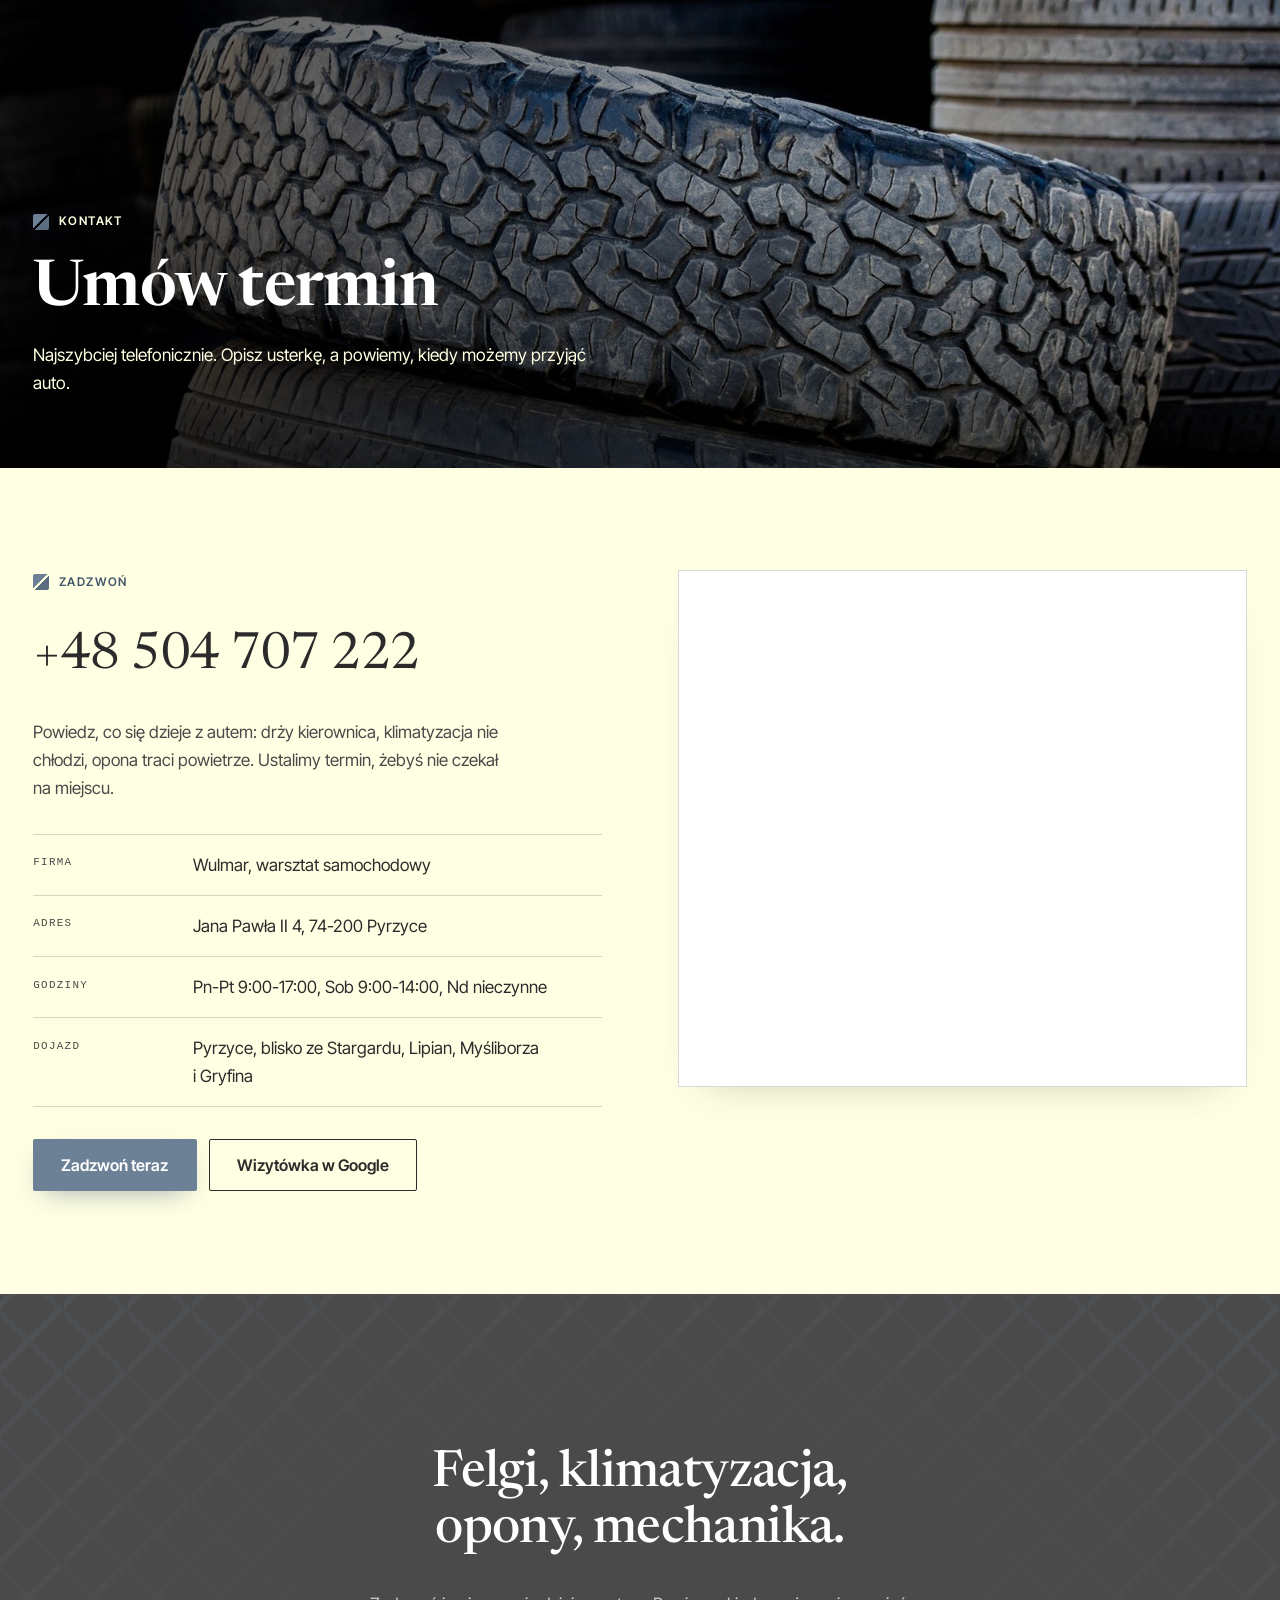
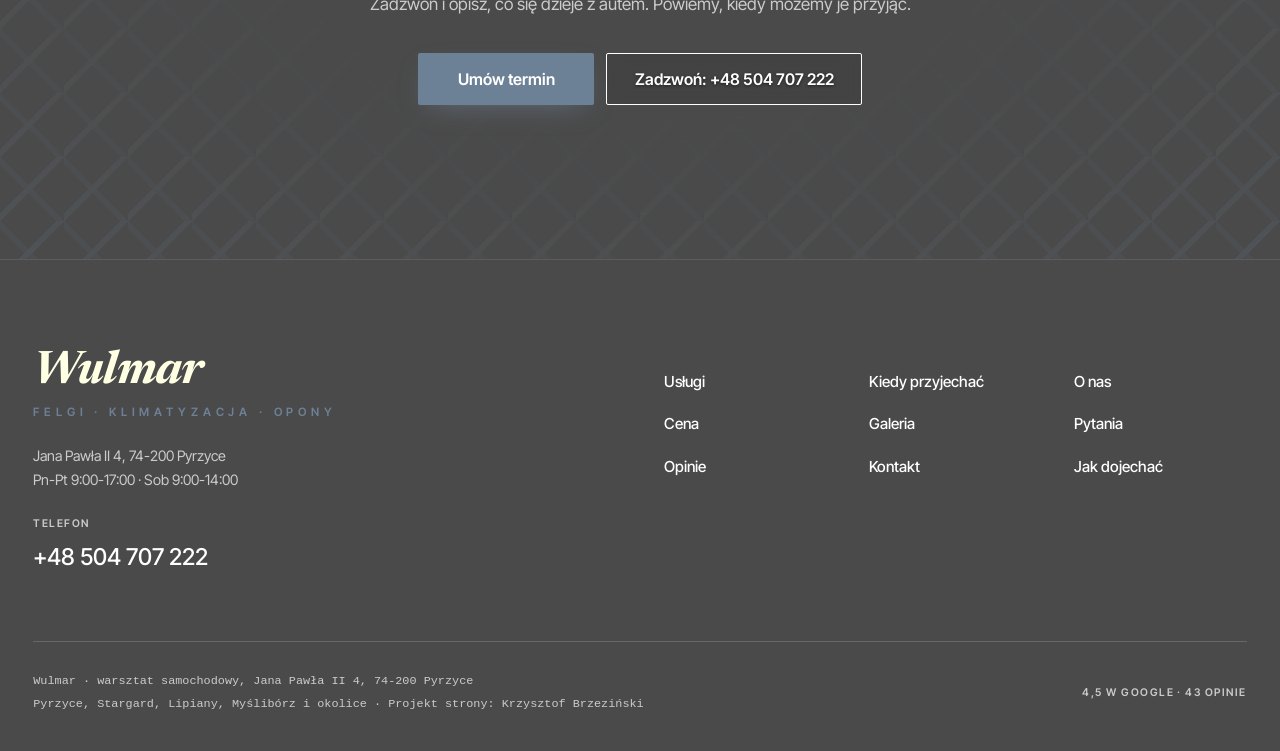
==== commit 5baa89b3: "Kolory Ink wash na całej stronie: krem #FFFFE3, szare sekcje #CBCBCB, grafitowe pasy i stopka #4A4A4" ====
--- a/kontakt.html
+++ b/kontakt.html
@@ -7,7 +7,7 @@
 <meta name="description" content="Wulmar, Jana Pawła II 4, 74-200 Pyrzyce. Telefon +48 504 707 222. Pn-Pt 9:00-17:00, Sob 9:00-14:00.">
 <meta name="robots" content="noindex, nofollow">
 <link rel="canonical" href="https://impulseo-pl.github.io/wulmar/kontakt.html">
-<meta name="theme-color" content="#101619">
+<meta name="theme-color" content="#4A4A4A">
 <meta property="og:type" content="website">
 <meta property="og:locale" content="pl_PL">
 <meta property="og:site_name" content="Wulmar">
--- a/assets/styles.css
+++ b/assets/styles.css
@@ -2,10 +2,10 @@
    o firmie, opinie, ciemna przeglądarka zleceń, wstęga realizacji, wycena, usługi w dwóch panelach,
    dlaczego my, obszar, FAQ, ciemne CTA, ciemna stopka). Jedna paleta, jeden akcent. */
 :root{
-  --teal:#1aa2a7; --teal-deep:#147f83; --teal-text:#11797d; --teal-soft:#d9efef;
-  --ink:#14181a; --ink-deep:#101619; --ink-panel:#151b1d; --ink-body:#3f4647;
-  --paper:#fafaf7; --paper-sunken:#f4f3ef; --hairline:#e3e1dc; --rule-dark:#394043;
-  --slate:#5c6668; --slate-soft:#8c9394; --white:#fff;
+  --teal:#6D8196; --teal-deep:#5a6c80; --teal-text:#43566a; --teal-soft:#CBCBCB;
+  --ink:#2b2b2b; --ink-deep:#4A4A4A; --ink-panel:#3d3d3d; --ink-body:#3a3a3a;
+  --paper:#FFFFE3; --paper-sunken:#CBCBCB; --hairline:rgba(74,74,74,.22); --rule-dark:#666666;
+  --slate:#4A4A4A; --slate-soft:#5e5e5e; --white:#fff;
   --accent:var(--teal); --accent-d:var(--teal-deep);
   --f-display:"Newsreader",Georgia,"Times New Roman",serif;
   --f-sans:"Inter Tight",system-ui,-apple-system,"Segoe UI",sans-serif;
@@ -31,22 +31,22 @@
 .eyebrow{display:inline-flex;align-items:center;gap:.6rem;font-size:.74rem;font-weight:600;letter-spacing:.12em;text-transform:uppercase;color:var(--teal-text)}
 .eyebrow::before{content:"";width:16px;height:16px;flex:none;background:
   linear-gradient(135deg,var(--teal) 0 45%,transparent 45% 55%,var(--teal-deep) 55% 100%);border-radius:2px}
-.on-dark .eyebrow{color:#e8f3f3}
-.on-dark .eyebrow::before{background:linear-gradient(135deg,var(--teal) 0 45%,transparent 45% 55%,#7fd3d6 55% 100%)}
+.on-dark .eyebrow{color:#FFFFE3}
+.on-dark .eyebrow::before{background:linear-gradient(135deg,var(--teal) 0 45%,transparent 45% 55%,#CBCBCB 55% 100%)}
 
 /* ---------- przyciski ---------- */
 .btn{position:relative;display:inline-flex;align-items:center;justify-content:center;gap:.55rem;min-height:3.25rem;padding:.85rem 1.7rem;font:600 1rem/1.2 var(--f-sans);text-decoration:none;border:1.5px solid transparent;border-radius:2px;cursor:pointer;overflow:hidden;
   transition:background-color .72s var(--ease),color .72s var(--ease),border-color .72s var(--ease),box-shadow .72s var(--ease)}
-.btn-teal{background:linear-gradient(180deg,#5fdcd9 0%,var(--teal) 100%);color:var(--ink);box-shadow:0 10px 28px -12px rgba(26,162,167,.75)}
-.btn-teal:hover{background:var(--accent-d);color:#fff;box-shadow:0 0 0 3px rgba(26,162,167,.25)}
+.btn-teal{background:var(--teal);color:#fff;box-shadow:0 10px 28px -12px rgba(109,129,150,.75)}
+.btn-teal:hover{background:var(--accent-d);color:#fff;box-shadow:0 0 0 3px rgba(109,129,150,.25)}
 .btn-line-light{border-color:#fff;color:#fff;background:transparent}
-.hero .btn-line-light,.cta-dark .btn-line-light{background:rgba(16,22,25,.42);text-shadow:0 1px 3px rgba(0,0,0,.55);-webkit-backdrop-filter:blur(6px);backdrop-filter:blur(6px)}
+.hero .btn-line-light,.cta-dark .btn-line-light{background:rgba(58,58,58,.42);text-shadow:0 1px 3px rgba(0,0,0,.55);-webkit-backdrop-filter:blur(6px);backdrop-filter:blur(6px)}
 .hero .btn-line-light:hover,.cta-dark .btn-line-light:hover{background:#fff;text-shadow:none}
 .btn-line-light:hover{background:#fff;color:var(--ink);box-shadow:0 0 0 3px rgba(255,255,255,.22)}
 .btn-dark{background:var(--ink);color:#fff}
-.btn-dark:hover{background:var(--accent-d);color:#fff;box-shadow:0 0 0 3px rgba(26,162,167,.25)}
+.btn-dark:hover{background:var(--accent-d);color:#fff;box-shadow:0 0 0 3px rgba(109,129,150,.25)}
 .btn-line-dark{border-color:var(--ink);color:var(--ink);background:transparent}
-.btn-line-dark:hover{background:var(--ink);color:#fff;box-shadow:0 0 0 3px rgba(20,24,26,.14)}
+.btn-line-dark:hover{background:var(--ink);color:#fff;box-shadow:0 0 0 3px rgba(74,74,74,.14)}
 .btn-sm{min-height:2.6rem;padding:.55rem 1.1rem;font-size:.86rem}
 .btn-pill{border-radius:999px}
 .btn-row{display:flex;flex-wrap:wrap;gap:.75rem}
@@ -64,7 +64,7 @@
 .has-drop>.nav-item{display:inline-flex;align-items:center;gap:.35rem;font-size:.95rem}
 .has-drop .chev{width:10px;height:10px;transition:transform .35s var(--ease)}
 .has-drop:hover .chev,.has-drop:focus-within .chev{transform:rotate(180deg)}
-.drop{position:absolute;left:-1rem;top:100%;margin-top:10px;min-width:330px;background:#fff;color:var(--ink);border:1px solid var(--hairline);box-shadow:0 24px 50px -20px rgba(16,22,25,.35);padding:.6rem;opacity:0;visibility:hidden;transform:translateY(6px);transition:opacity .3s var(--ease),transform .3s var(--ease),visibility .3s;z-index:60}
+.drop{position:absolute;left:-1rem;top:100%;margin-top:10px;min-width:330px;background:#FFFFE3;color:var(--ink);border:1px solid var(--hairline);box-shadow:0 24px 50px -20px rgba(58,58,58,.35);padding:.6rem;opacity:0;visibility:hidden;transform:translateY(6px);transition:opacity .3s var(--ease),transform .3s var(--ease),visibility .3s;z-index:60}
 .drop::before{content:"";position:absolute;left:0;right:0;top:-12px;height:12px}
 .has-drop:hover .drop,.has-drop:focus-within .drop{opacity:1;visibility:visible;transform:none}
 .drop-cat{font-size:.68rem;font-weight:600;letter-spacing:.12em;text-transform:uppercase;color:var(--teal-text);padding:.7rem .8rem .3rem}
@@ -79,43 +79,43 @@
 .burger span{display:block;width:20px;height:1.5px;background:currentColor;box-shadow:0 -6px 0 currentColor,0 6px 0 currentColor}
 
 /* ---------- HERO strony głównej ---------- */
-.hero{position:relative;isolation:isolate;min-height:min(100svh,980px);display:flex;flex-direction:column;color:#fff;overflow:clip;background:#0f3f46}
+.hero{position:relative;isolation:isolate;min-height:min(100svh,980px);display:flex;flex-direction:column;color:#fff;overflow:clip;background:#4A4A4A}
 .hero>.hero-img{position:absolute;inset:0;width:100%;height:100%;object-fit:cover;object-position:50% 58%;z-index:-2}
 .hero::after{content:"";position:absolute;inset:0;z-index:-1;background:
-  linear-gradient(90deg,rgba(9,24,28,.72) 0%,rgba(9,24,28,.45) 38%,rgba(9,24,28,.05) 70%),
-  linear-gradient(180deg,rgba(9,24,28,.62) 0%,rgba(9,24,28,.42) 26%,rgba(9,24,28,0) 44%,rgba(9,24,28,0) 70%,rgba(9,24,28,.45) 100%)}
-.wordmark{display:block;padding:clamp(1.2rem,2.6vw,2.4rem) var(--gutter) 0;font-family:var(--f-display);font-style:italic;font-weight:700;color:#f5efe3;text-decoration:none;line-height:.95;letter-spacing:-.035em;font-size:clamp(3.1rem,11.2vw,11rem);white-space:nowrap;text-shadow:0 2px 30px rgba(0,0,0,.18)}
+  linear-gradient(90deg,rgba(0,0,0,.72) 0%,rgba(0,0,0,.45) 38%,rgba(0,0,0,.05) 70%),
+  linear-gradient(180deg,rgba(0,0,0,.62) 0%,rgba(0,0,0,.42) 26%,rgba(0,0,0,0) 44%,rgba(0,0,0,0) 70%,rgba(0,0,0,.45) 100%)}
+.wordmark{display:block;padding:clamp(1.2rem,2.6vw,2.4rem) var(--gutter) 0;font-family:var(--f-display);font-style:italic;font-weight:700;color:#FFFFE3;text-decoration:none;line-height:.95;letter-spacing:-.035em;font-size:clamp(3.1rem,11.2vw,11rem);white-space:nowrap;text-shadow:0 2px 30px rgba(0,0,0,.18)}
 .wordmark small{font-size:.32em;letter-spacing:0;font-style:normal;font-weight:500;margin-left:.15em;vertical-align:.25em;opacity:.9}
 .hero-bar{display:flex;align-items:center;gap:1rem;padding:clamp(.8rem,1.6vw,1.6rem) var(--gutter) 0}
 .hero-copy{padding:clamp(2rem,5svh,3.6rem) var(--gutter) clamp(2.5rem,7svh,5rem);max-width:min(980px,100%)}
 .hero h1{color:#fff;font-weight:600;font-size:clamp(2.35rem,min(4.6vw,8.2svh),4.6rem);max-width:19ch;text-shadow:0 2px 24px rgba(0,0,0,.35)}
-.hero-lead{margin-top:1.1rem;max-width:36rem;font-size:clamp(1rem,1.25vw,1.12rem);line-height:1.6;color:#eef6f6;text-shadow:0 1px 12px rgba(0,0,0,.4)}
+.hero-lead{margin-top:1.1rem;max-width:36rem;font-size:clamp(1rem,1.25vw,1.12rem);line-height:1.6;color:#FFFFE3;text-shadow:0 1px 12px rgba(0,0,0,.4)}
 .hero .btn-row{margin-top:clamp(1.4rem,3.4svh,2.1rem)}
 .hero .btn{min-width:11rem}
 .hero-fill{flex:1}
 
 /* ---------- pas zaufania ---------- */
-.trust{background:var(--ink-deep);color:#dfe6e6}
+.trust{background:var(--ink-deep);color:#FFFFE3}
 .trust .wrap{display:flex;align-items:center;justify-content:space-between;gap:2rem;padding-top:1rem;padding-bottom:1rem;flex-wrap:wrap}
 .trust-items{display:flex;flex-wrap:wrap;align-items:center;gap:.9rem clamp(1.4rem,4vw,4.2rem);margin:0;padding:0;list-style:none}
-.trust-items li{display:flex;align-items:baseline;gap:.55rem;font-size:.8rem;color:#b9c3c4;position:relative}
+.trust-items li{display:flex;align-items:baseline;gap:.55rem;font-size:.8rem;color:#CBCBCB;position:relative}
 .trust-items li+li::before{content:"";position:absolute;left:calc(-1 * clamp(.7rem,2vw,2.1rem));top:15%;bottom:15%;width:1px;background:var(--teal);opacity:.6}
 .trust-items b{font-size:1.15rem;font-weight:500;color:#fff;display:inline-flex;align-items:center;gap:.25rem}
 .trust-items svg{width:15px;height:15px;color:#fff}
-.trust-badge{display:flex;align-items:center;gap:.8rem;font-size:.72rem;letter-spacing:.1em;text-transform:uppercase;color:#9fb0b1}
+.trust-badge{display:flex;align-items:center;gap:.8rem;font-size:.72rem;letter-spacing:.1em;text-transform:uppercase;color:#CBCBCB}
 .trust-badge img{width:54px;height:auto}
 
 /* ---------- sekcje ogólne ---------- */
 .sec{padding:clamp(5rem,8vw,8.5rem) 0}
 .sec-paper{background:var(--paper)}
-.sec-white{background:#fff}
+.sec-white{background:#CBCBCB}
 .sec-sunken{background:var(--paper-sunken)}
-.sec-dark{background:var(--ink-deep);color:#c9d2d3}
+.sec-dark{background:var(--ink-deep);color:#CBCBCB}
 .sec-dark h2,.sec-dark h3{color:#fff}
 .h2{font-size:clamp(2.3rem,4.2vw,4rem);margin-top:clamp(1.4rem,2.2vw,2.2rem)}
 .sec-head{display:grid;grid-template-columns:minmax(0,1fr) minmax(18rem,31.5rem);align-items:end;gap:2rem 4rem;margin-bottom:clamp(2.4rem,4vw,3.6rem)}
 .sec-head p{font-size:1.05rem;color:var(--slate);max-width:31.5rem}
-.sec-dark .sec-head p{color:#a9b4b5}
+.sec-dark .sec-head p{color:#CBCBCB}
 
 /* ---------- O firmie ---------- */
 .about{display:grid;grid-template-columns:minmax(0,1fr) minmax(0,.86fr);gap:clamp(2.5rem,7vw,7.5rem);align-items:start}
@@ -135,7 +135,7 @@
 .rev-top{display:grid;grid-template-columns:minmax(0,1fr) auto;align-items:end;gap:2rem}
 .rev-top h2{max-width:12ch}
 .rating{display:flex;align-items:center;gap:.9rem;text-decoration:none;color:var(--ink)}
-.rating-src{width:42px;height:42px;border-radius:50%;background:#b45309;color:#fff;font:700 .78rem/1 var(--f-sans);display:grid;place-items:center;flex:none}
+.rating-src{width:42px;height:42px;border-radius:50%;background:#6D8196;color:#fff;font:700 .78rem/1 var(--f-sans);display:grid;place-items:center;flex:none}
 .rating b{font-size:2.6rem;font-weight:600;letter-spacing:-.02em;line-height:1}
 .rating small{display:block;font-size:.8rem;color:var(--slate);margin-top:.2rem}
 .stars{display:inline-flex;gap:2px;color:var(--teal)}
@@ -159,22 +159,22 @@
 .jobs-sec::before{content:"";position:absolute;inset:0;opacity:.07;pointer-events:none;background-image:repeating-linear-gradient(135deg,var(--teal) 0 2px,transparent 2px 26px)}
 .jobs-sec .wrap{position:relative}
 .jobs{display:grid;grid-template-columns:minmax(0,1fr) minmax(16rem,22rem);gap:1.4rem}
-.stage{position:relative;aspect-ratio:16/9;overflow:hidden;background:#0b1012}
+.stage{position:relative;aspect-ratio:16/9;overflow:hidden;background:#3a3a3a}
 .stage img{position:absolute;inset:0;width:100%;height:100%;object-fit:cover;opacity:0;transition:opacity .7s var(--ease)}
 .stage img.on{opacity:1}
-.stage-tag{position:absolute;top:.9rem;left:.9rem;z-index:2;background:rgba(16,22,25,.82);color:#fff;font:500 .68rem/1 var(--f-mono);letter-spacing:.14em;padding:.5rem .65rem;text-transform:uppercase}
-.stage-foot{display:flex;justify-content:space-between;margin-top:.8rem;font:.74rem/1.4 var(--f-mono);letter-spacing:.06em;color:#97a3a4}
+.stage-tag{position:absolute;top:.9rem;left:.9rem;z-index:2;background:rgba(58,58,58,.82);color:#fff;font:500 .68rem/1 var(--f-mono);letter-spacing:.14em;padding:.5rem .65rem;text-transform:uppercase}
+.stage-foot{display:flex;justify-content:space-between;margin-top:.8rem;font:.74rem/1.4 var(--f-mono);letter-spacing:.06em;color:#CBCBCB}
 .thumbs{display:grid;grid-template-columns:repeat(4,minmax(0,1fr));gap:.6rem;margin-top:1rem}
-.thumb{position:relative;aspect-ratio:2.6/1;overflow:hidden;border:1.5px solid transparent;padding:0;background:#0b1012;cursor:pointer;color:#fff;text-align:left}
+.thumb{position:relative;aspect-ratio:2.6/1;overflow:hidden;border:1.5px solid transparent;padding:0;background:#3a3a3a;cursor:pointer;color:#fff;text-align:left}
 .thumb img{position:absolute;inset:0;width:100%;height:100%;object-fit:cover;opacity:.5;transition:opacity .5s var(--ease)}
 .thumb span{position:relative;display:block;padding:.45rem .6rem;font:.62rem/1.3 var(--f-mono);letter-spacing:.12em;text-transform:uppercase}
 .thumb b{display:block;font:600 .82rem/1.2 var(--f-sans);letter-spacing:0;text-transform:none;margin-top:.15rem}
 .thumb:hover img,.thumb.on img{opacity:.85}
 .thumb.on{border-color:var(--teal)}
-.job-panel{border:1px solid var(--rule-dark);background:rgba(21,27,29,.75);padding:1.6rem 1.4rem;display:flex;flex-direction:column}
+.job-panel{border:1px solid var(--rule-dark);background:rgba(0,0,0,.16);padding:1.6rem 1.4rem;display:flex;flex-direction:column}
 .job-panel .mono{font-size:.72rem;color:var(--teal);text-transform:uppercase;line-height:1.5}
 .job-panel dl{margin:1.2rem 0 0}
-.job-panel dt{font:.66rem/1.4 var(--f-mono);letter-spacing:.14em;text-transform:uppercase;color:#8b9798;margin-top:1.1rem;padding-top:1.1rem;border-top:1px solid var(--rule-dark)}
+.job-panel dt{font:.66rem/1.4 var(--f-mono);letter-spacing:.14em;text-transform:uppercase;color:#CBCBCB;margin-top:1.1rem;padding-top:1.1rem;border-top:1px solid var(--rule-dark)}
 .job-panel dt:first-child{margin-top:0}
 .job-panel dd{margin:.35rem 0 0;color:#fff;font-weight:500}
 .job-panel .link-arrow{margin-top:auto;align-self:flex-start;padding-top:1.6rem}
@@ -188,7 +188,7 @@
 .ribbon{position:relative;height:clamp(16rem,26vw,22rem);margin-top:clamp(1.5rem,3vw,2.5rem);perspective:1100px;cursor:grab;touch-action:pan-y;user-select:none}
 .ribbon:active{cursor:grabbing}
 .r-item{position:absolute;left:50%;top:50%;width:clamp(9rem,17vw,15rem);margin:0;transform-style:preserve-3d;will-change:transform}
-.r-item img{width:100%;aspect-ratio:3/4;object-fit:cover;box-shadow:0 30px 40px -28px rgba(16,22,25,.55);pointer-events:none}
+.r-item img{width:100%;aspect-ratio:3/4;object-fit:cover;box-shadow:0 30px 40px -28px rgba(58,58,58,.55);pointer-events:none}
 .r-item.landscape img{aspect-ratio:4/3}
 
 /* ---------- wycena ---------- */
@@ -197,22 +197,22 @@
 .cost p{margin-top:2rem;max-width:33rem;color:var(--ink-body)}
 .cost .btn{margin-top:2rem}
 .bids{position:relative;min-height:37rem}
-.bid{position:absolute;width:min(25rem,88%);padding:1.5rem 1.4rem;font-family:var(--f-mono);font-size:.78rem;box-shadow:0 30px 60px -28px rgba(16,22,25,.45)}
-.bid-b{right:0;top:0;background:var(--ink-panel);color:#c9d2d3;transform:rotate(1.6deg)}
-.bid-a{left:0;bottom:0;background:#f6f1e4;color:var(--ink);transform:rotate(-1.4deg)}
+.bid{position:absolute;width:min(25rem,88%);padding:1.5rem 1.4rem;font-family:var(--f-mono);font-size:.78rem;box-shadow:0 30px 60px -28px rgba(58,58,58,.45)}
+.bid-b{right:0;top:0;background:var(--ink-panel);color:#CBCBCB;transform:rotate(1.6deg)}
+.bid-a{left:0;bottom:0;background:#FFFFE3;color:var(--ink);transform:rotate(-1.4deg)}
 .bid .k{font-size:.64rem;letter-spacing:.14em;text-transform:uppercase;color:var(--teal)}
 .bid-a .k{color:var(--teal-text)}
-.bid-row{display:flex;justify-content:space-between;gap:1rem;padding:.42rem 0;border-bottom:1px dashed rgba(20,24,26,.22)}
+.bid-row{display:flex;justify-content:space-between;gap:1rem;padding:.42rem 0;border-bottom:1px dashed rgba(74,74,74,.22)}
 .bid-b .bid-row{border-color:rgba(255,255,255,.18);padding:1rem 0;font-size:.95rem;color:#fff}
 .bid-row span:last-child{white-space:nowrap}
 .bid-total{display:flex;justify-content:space-between;align-items:baseline;margin-top:1rem;padding-top:.9rem;border-top:2px solid var(--ink);font-weight:700}
 .bid-total b{font-size:1.05rem}
-.cost .bid-note{margin-top:.8rem;font-size:.72rem;color:#b3bebf;max-width:none}
+.cost .bid-note{margin-top:.8rem;font-size:.72rem;color:#CBCBCB;max-width:none}
 .ok{display:inline-block;width:.5rem;height:.85rem;margin-right:.3rem;border:solid var(--teal-text);border-width:0 2px 2px 0;transform:rotate(45deg) translateY(-2px)}
 
 /* ---------- usługi (dwa panele) ---------- */
 .cats{display:grid;grid-template-columns:repeat(2,minmax(0,1fr));gap:1.3rem}
-.cat-panel{display:flex;flex-direction:column;background:#fff;border:1px solid var(--hairline)}
+.cat-panel{display:flex;flex-direction:column;background:#FFFFE3;border:1px solid var(--hairline)}
 .cat-top{padding:clamp(1.2rem,2.2vw,1.8rem)}
 .cat-top .ph-frame{aspect-ratio:1.985/1}
 .cat-title{display:flex;justify-content:space-between;align-items:flex-start;gap:1rem;margin-top:1.6rem}
@@ -244,7 +244,7 @@
 .why-cell p{margin-top:.6rem;color:var(--slate);font-size:.95rem;max-width:22rem}
 .why-fig{position:relative;margin:0}
 .why-fig .ph-frame{aspect-ratio:.853/1}
-.why-fig figcaption{position:absolute;left:1rem;bottom:1rem;background:rgba(16,22,25,.86);color:#fff;font-size:.8rem;font-weight:600;padding:.6rem .85rem}
+.why-fig figcaption{position:absolute;left:1rem;bottom:1rem;background:rgba(58,58,58,.86);color:#fff;font-size:.8rem;font-weight:600;padding:.6rem .85rem}
 
 /* ---------- obszar ---------- */
 .areas{display:grid;grid-template-columns:minmax(0,1fr) minmax(0,1fr) minmax(18rem,1.15fr);gap:clamp(1.8rem,3vw,3rem);align-items:start}
@@ -257,7 +257,7 @@
 .area-link{display:flex;justify-content:space-between;align-items:center;margin-top:1.4rem;padding-top:1.1rem;border-top:1px solid var(--hairline);font-weight:600;color:var(--ink);text-decoration:none;font-size:.95rem}
 .area-link .arr{color:var(--teal-text);font-size:1.2rem}
 .area-link:hover .arr{transform:translateX(4px)}
-.map{position:relative;aspect-ratio:1.1/1;border:1px solid var(--hairline);background:#fff;overflow:hidden;box-shadow:0 20px 40px -30px rgba(16,22,25,.35)}
+.map{position:relative;aspect-ratio:1.1/1;border:1px solid var(--hairline);background:#fff;overflow:hidden;box-shadow:0 20px 40px -30px rgba(58,58,58,.35)}
 .map iframe{position:absolute;inset:0;width:100%;height:100%;border:0;filter:grayscale(.35) contrast(1.02)}
 
 /* ---------- FAQ ---------- */
@@ -274,48 +274,48 @@
 .faq-more{display:inline-block;margin-top:2rem;font-weight:600;color:var(--teal-text);text-underline-offset:4px}
 
 /* ---------- ciemne CTA ---------- */
-.cta-dark{position:relative;isolation:isolate;overflow:hidden;background:var(--ink-deep);color:#c9d2d3;text-align:center;padding:clamp(7rem,12vw,10rem) 0}
+.cta-dark{position:relative;isolation:isolate;overflow:hidden;background:var(--ink-deep);color:#CBCBCB;text-align:center;padding:clamp(7rem,12vw,10rem) 0}
 .cta-dark::before{content:"";position:absolute;inset:-20%;z-index:-1;opacity:.16;background-image:
   linear-gradient(135deg,transparent 0 44%,var(--teal) 44% 50%,transparent 50% 100%),
   linear-gradient(45deg,transparent 0 44%,var(--teal-deep) 44% 50%,transparent 50% 100%);background-size:64px 64px;
   -webkit-mask-image:radial-gradient(ellipse at center,transparent 0 22%,#000 70%);mask-image:radial-gradient(ellipse at center,transparent 0 22%,#000 70%)}
 .cta-dark h2{color:#fff;font-size:clamp(2.2rem,4vw,3.6rem);max-width:18ch;margin:0 auto}
-.cta-dark p{max-width:36rem;margin:2rem auto 0;color:#a9b4b5}
+.cta-dark p{max-width:36rem;margin:2rem auto 0;color:#CBCBCB}
 .cta-dark .btn-row{justify-content:center;margin-top:2.2rem}
 .cta-dark .btn{min-width:11rem}
 
 /* ---------- stopka ---------- */
-.foot{background:var(--ink-deep);color:#a9b4b5;padding-top:clamp(4.5rem,7vw,7rem);border-top:1px solid #1d2528}
+.foot{background:var(--ink-deep);color:#CBCBCB;padding-top:clamp(4.5rem,7vw,7rem);border-top:1px solid #5c5c5c}
 .foot-grid{display:grid;grid-template-columns:minmax(0,1fr) minmax(0,1fr);gap:3rem}
-.foot-name{font-family:var(--f-display);font-style:italic;font-weight:700;font-size:clamp(2.2rem,3.6vw,3.3rem);color:#f5efe3;line-height:1;text-decoration:none;letter-spacing:-.02em}
+.foot-name{font-family:var(--f-display);font-style:italic;font-weight:700;font-size:clamp(2.2rem,3.6vw,3.3rem);color:#FFFFE3;line-height:1;text-decoration:none;letter-spacing:-.02em}
 .foot-name small{display:block;font-style:normal;font-family:var(--f-sans);font-size:.72rem;font-weight:600;letter-spacing:.42em;text-transform:uppercase;color:var(--teal);margin-top:.7rem}
 .foot-addr{margin-top:1.6rem;font-size:.9rem}
-.foot-lab{display:block;margin-top:1.5rem;font-size:.66rem;font-weight:600;letter-spacing:.14em;text-transform:uppercase;color:#7f8c8d}
+.foot-lab{display:block;margin-top:1.5rem;font-size:.66rem;font-weight:600;letter-spacing:.14em;text-transform:uppercase;color:#CBCBCB}
 .foot-phone{display:inline-block;margin-top:.35rem;font-size:1.45rem;font-weight:500;color:#fff;text-decoration:none}
 .foot-phone:hover{color:var(--teal)}
 .foot-menu{display:grid;grid-template-columns:repeat(3,minmax(0,1fr));grid-auto-rows:min-content;gap:1.1rem 2rem;align-content:start;padding-top:1.2rem}
 .foot-menu a{color:#fff;text-decoration:none;font-weight:500;font-size:.95rem;width:max-content;max-width:100%}
 .foot-menu a:hover{color:var(--teal)}
-.foot-bottom{display:flex;justify-content:space-between;align-items:center;gap:1.5rem;flex-wrap:wrap;margin-top:clamp(3rem,5vw,4.5rem);padding:1.8rem 0 2.2rem;border-top:1px solid var(--rule-dark);font:.74rem/1.9 var(--f-mono);color:#8b9798}
+.foot-bottom{display:flex;justify-content:space-between;align-items:center;gap:1.5rem;flex-wrap:wrap;margin-top:clamp(3rem,5vw,4.5rem);padding:1.8rem 0 2.2rem;border-top:1px solid var(--rule-dark);font:.74rem/1.9 var(--f-mono);color:#CBCBCB}
 .foot-bottom a{color:inherit;text-underline-offset:3px}
 .foot-badge{display:flex;align-items:center;gap:.9rem;font-family:var(--f-sans);font-size:.66rem;font-weight:600;letter-spacing:.14em;text-transform:uppercase}
 .foot-badge img{width:52px}
 
 /* ---------- pasek przyklejony (po zjechaniu z hero) i nagłówek podstron ---------- */
-.stick{position:fixed;top:0;left:0;right:0;z-index:80;background:rgba(16,22,25,.96);color:#fff;backdrop-filter:blur(8px);border-bottom:1px solid #1d2528;transform:translateY(-110%);transition:transform .45s var(--ease)}
+.stick{position:fixed;top:0;left:0;right:0;z-index:80;background:rgba(58,58,58,.96);color:#fff;backdrop-filter:blur(8px);border-bottom:1px solid #5c5c5c;transform:translateY(-110%);transition:transform .45s var(--ease)}
 .stick.show{transform:none}
 .stick .wrap,.subhead .wrap{display:flex;align-items:center;gap:clamp(1rem,2.4vw,2.4rem);min-height:4.4rem;max-width:none}
-.mini-mark{font-family:var(--f-display);font-style:italic;font-weight:700;font-size:1.65rem;letter-spacing:-.02em;color:#f5efe3;text-decoration:none;white-space:nowrap;margin-right:clamp(.5rem,2vw,2rem)}
-.subhead{position:sticky;top:0;z-index:80;background:rgba(16,22,25,.97);color:#fff;border-bottom:1px solid #1d2528}
+.mini-mark{font-family:var(--f-display);font-style:italic;font-weight:700;font-size:1.65rem;letter-spacing:-.02em;color:#FFFFE3;text-decoration:none;white-space:nowrap;margin-right:clamp(.5rem,2vw,2rem)}
+.subhead{position:sticky;top:0;z-index:80;background:rgba(58,58,58,.97);color:#fff;border-bottom:1px solid #5c5c5c}
 
 /* ---------- nagłówek podstrony ---------- */
-.pagehead{position:relative;isolation:isolate;min-height:clamp(22rem,52svh,34rem);display:flex;align-items:flex-end;color:#fff;overflow:hidden;background:#0f3f46}
+.pagehead{position:relative;isolation:isolate;min-height:clamp(22rem,52svh,34rem);display:flex;align-items:flex-end;color:#fff;overflow:hidden;background:#4A4A4A}
 .pagehead>img{position:absolute;inset:0;width:100%;height:100%;object-fit:cover;z-index:-2}
-.pagehead::after{content:"";position:absolute;inset:0;z-index:-1;background:linear-gradient(90deg,rgba(9,24,28,.75) 0%,rgba(9,24,28,.35) 55%,rgba(9,24,28,.1) 100%),linear-gradient(0deg,rgba(9,24,28,.55),rgba(9,24,28,0) 60%)}
+.pagehead::after{content:"";position:absolute;inset:0;z-index:-1;background:linear-gradient(90deg,rgba(0,0,0,.75) 0%,rgba(0,0,0,.35) 55%,rgba(0,0,0,.1) 100%),linear-gradient(0deg,rgba(0,0,0,.55),rgba(0,0,0,0) 60%)}
 .pagehead .wrap{padding-bottom:clamp(2.6rem,6vw,4.4rem);padding-top:4rem}
-.pagehead .eyebrow{color:#e8f3f3}
+.pagehead .eyebrow{color:#FFFFE3}
 .pagehead h1{color:#fff;font-size:clamp(2.5rem,5vw,4.6rem);font-weight:600;margin-top:1.1rem;max-width:16ch}
-.pagehead p{margin-top:1rem;max-width:36rem;color:#e6efef;font-size:1.08rem}
+.pagehead p{margin-top:1rem;max-width:36rem;color:#FFFFE3;font-size:1.08rem}
 
 /* ---------- podstrony: oferta ---------- */
 .off{display:grid;grid-template-columns:minmax(0,.95fr) minmax(0,1fr);gap:clamp(2.2rem,5vw,5rem);align-items:start}
@@ -354,24 +354,24 @@
 .mnav.open{transform:none;visibility:visible}
 .mnav-top{display:flex;justify-content:space-between;align-items:center}
 .mnav-close{width:46px;height:46px;border:1px solid #fff;background:transparent;color:#fff;font-size:1.6rem;line-height:1;cursor:pointer}
-.mnav a{display:block;color:#fff;text-decoration:none;padding:.65rem 0;border-bottom:1px solid #1f292c;font-size:1.05rem}
+.mnav a{display:block;color:#fff;text-decoration:none;padding:.65rem 0;border-bottom:1px solid #5c5c5c;font-size:1.05rem}
 .mnav .mcat{margin-top:1.4rem;font-size:.7rem;font-weight:600;letter-spacing:.14em;text-transform:uppercase;color:var(--teal);border:0;padding-bottom:.2rem}
 .mnav .btn{margin-top:1.8rem;width:100%;padding:.85rem 1.4rem;border:1.5px solid transparent}
 .mnav .btn-line-light{border-color:#fff}
 
 /* ---------- stopklatka: okno na nieruchome zdjęcie ---------- */
-.stopklatka{position:relative;height:clamp(16rem,40vw,32rem);clip-path:inset(0);background-color:#0f3f46;background-size:cover;background-position:50% 45%;background-repeat:no-repeat;background-attachment:fixed}
+.stopklatka{position:relative;height:clamp(16rem,40vw,32rem);clip-path:inset(0);background-color:#4A4A4A;background-size:cover;background-position:50% 45%;background-repeat:no-repeat;background-attachment:fixed}
 @media (hover:none),(max-width:900px){.stopklatka{background-attachment:scroll}}
 
 /* ---------- przyklejony pasek kontaktu (telefon) ---------- */
 .sticky-call{display:none}
 @media (max-width:760px){
-  .sticky-call{position:fixed;left:0;right:0;bottom:0;z-index:90;display:grid;grid-template-columns:1fr 1.4fr;gap:.5rem;padding:.6rem .75rem calc(.6rem + env(safe-area-inset-bottom));background:rgba(16,22,25,.96);border-top:1px solid #1d2528}
+  .sticky-call{position:fixed;left:0;right:0;bottom:0;z-index:90;display:grid;grid-template-columns:1fr 1.4fr;gap:.5rem;padding:.6rem .75rem calc(.6rem + env(safe-area-inset-bottom));background:rgba(58,58,58,.96);border-top:1px solid #5c5c5c}
   .sticky-call{transform:translateY(110%);visibility:hidden;transition:transform .45s var(--ease),visibility 0s .45s}
   .sc-on .sticky-call{transform:none;visibility:visible;transition:transform .45s var(--ease),visibility 0s}
   .sticky-call a{display:flex;align-items:center;justify-content:center;min-height:3rem;padding:.5rem 1rem;font-weight:600;text-decoration:none;border-radius:2px}
   .sc-call{border:1.5px solid #fff;color:#fff}
-  .sc-quote{background:linear-gradient(180deg,#5fdcd9 0%,var(--teal) 100%);color:var(--ink)}
+  .sc-quote{background:var(--teal);color:#fff}
   .foot{padding-bottom:4.6rem}
 }
 
@@ -398,7 +398,7 @@
   .wordmark{font-size:clamp(2.4rem,12.4vw,5rem)}
   .wordmark small{display:none}
   .hero{min-height:100svh}
-  .hero::after{background:linear-gradient(180deg,rgba(9,24,28,.55) 0%,rgba(9,24,28,.25) 30%,rgba(9,24,28,.6) 62%,rgba(9,24,28,.82) 100%)}
+  .hero::after{background:linear-gradient(180deg,rgba(0,0,0,.55) 0%,rgba(0,0,0,.25) 30%,rgba(0,0,0,.6) 62%,rgba(0,0,0,.82) 100%)}
   .hero>.hero-img{object-position:62% 50%}
   .hero .btn{width:100%}
   .trust-items li+li::before{display:none}
